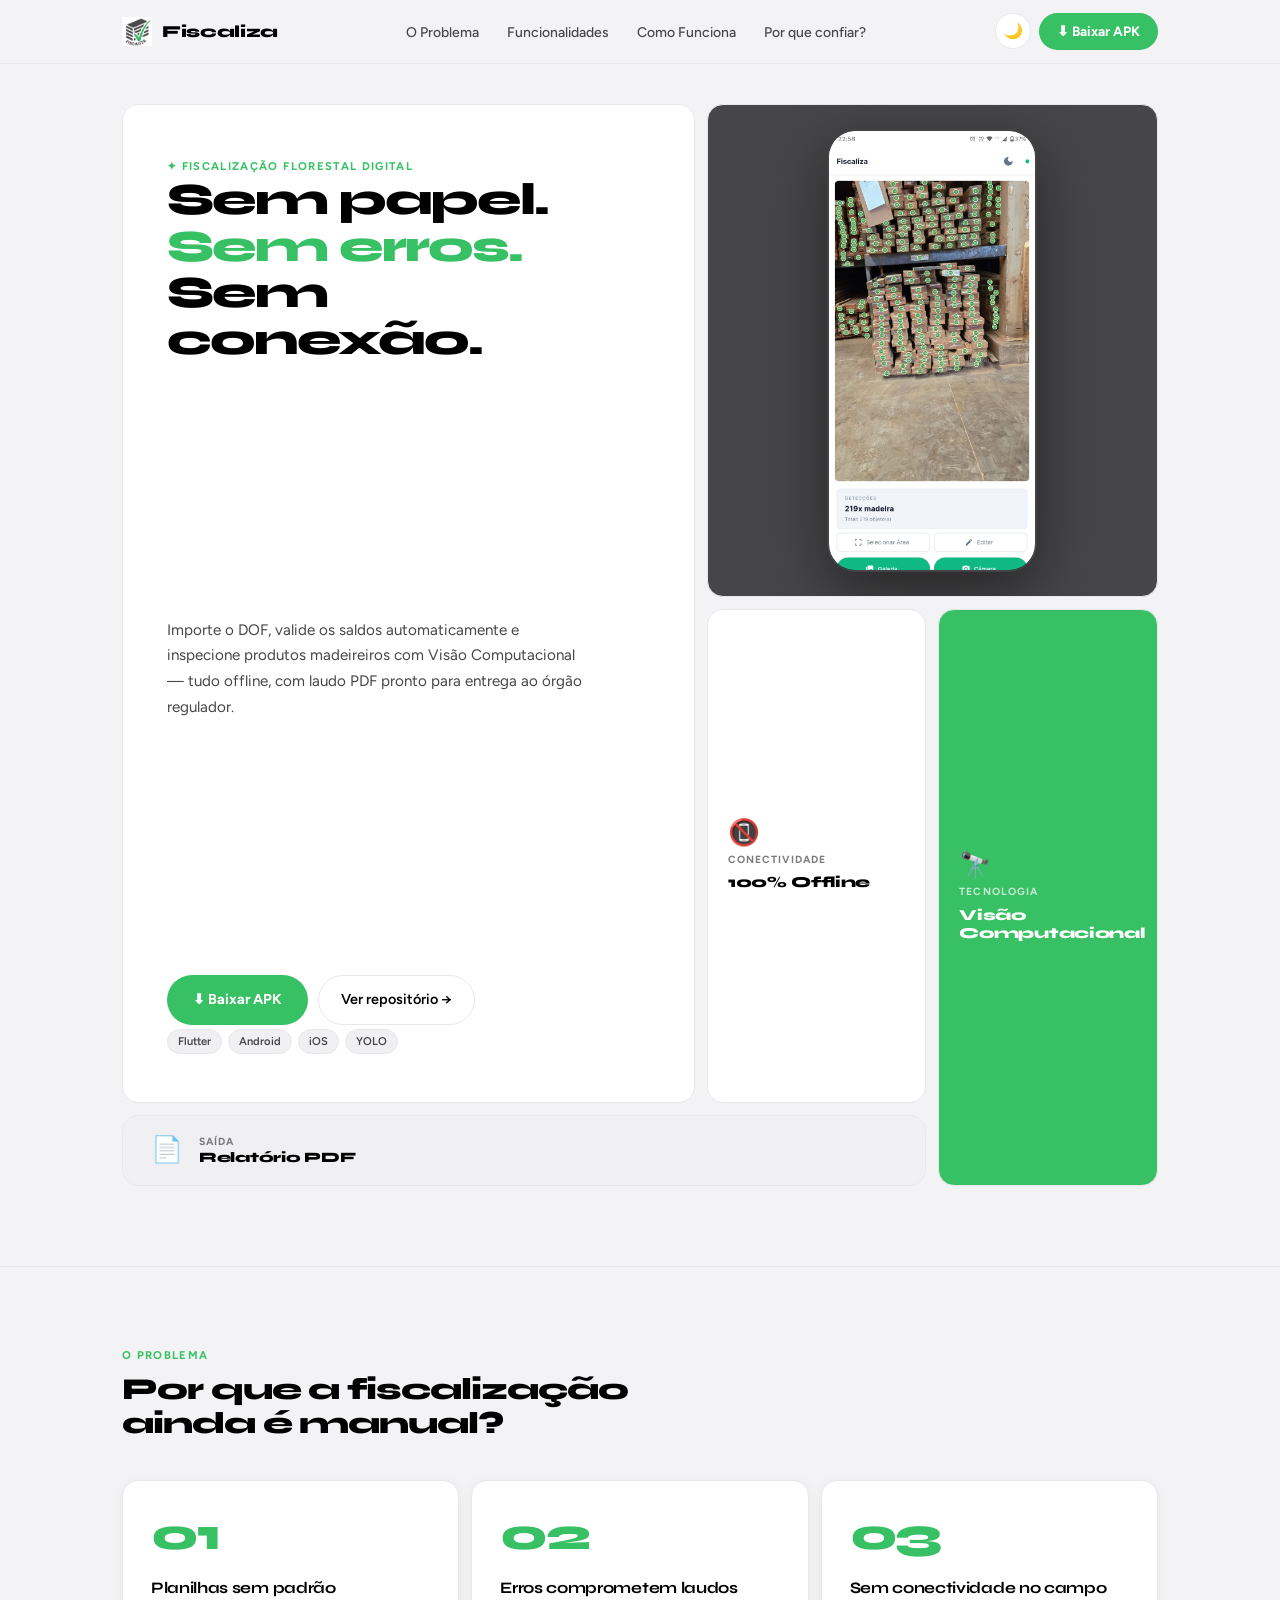
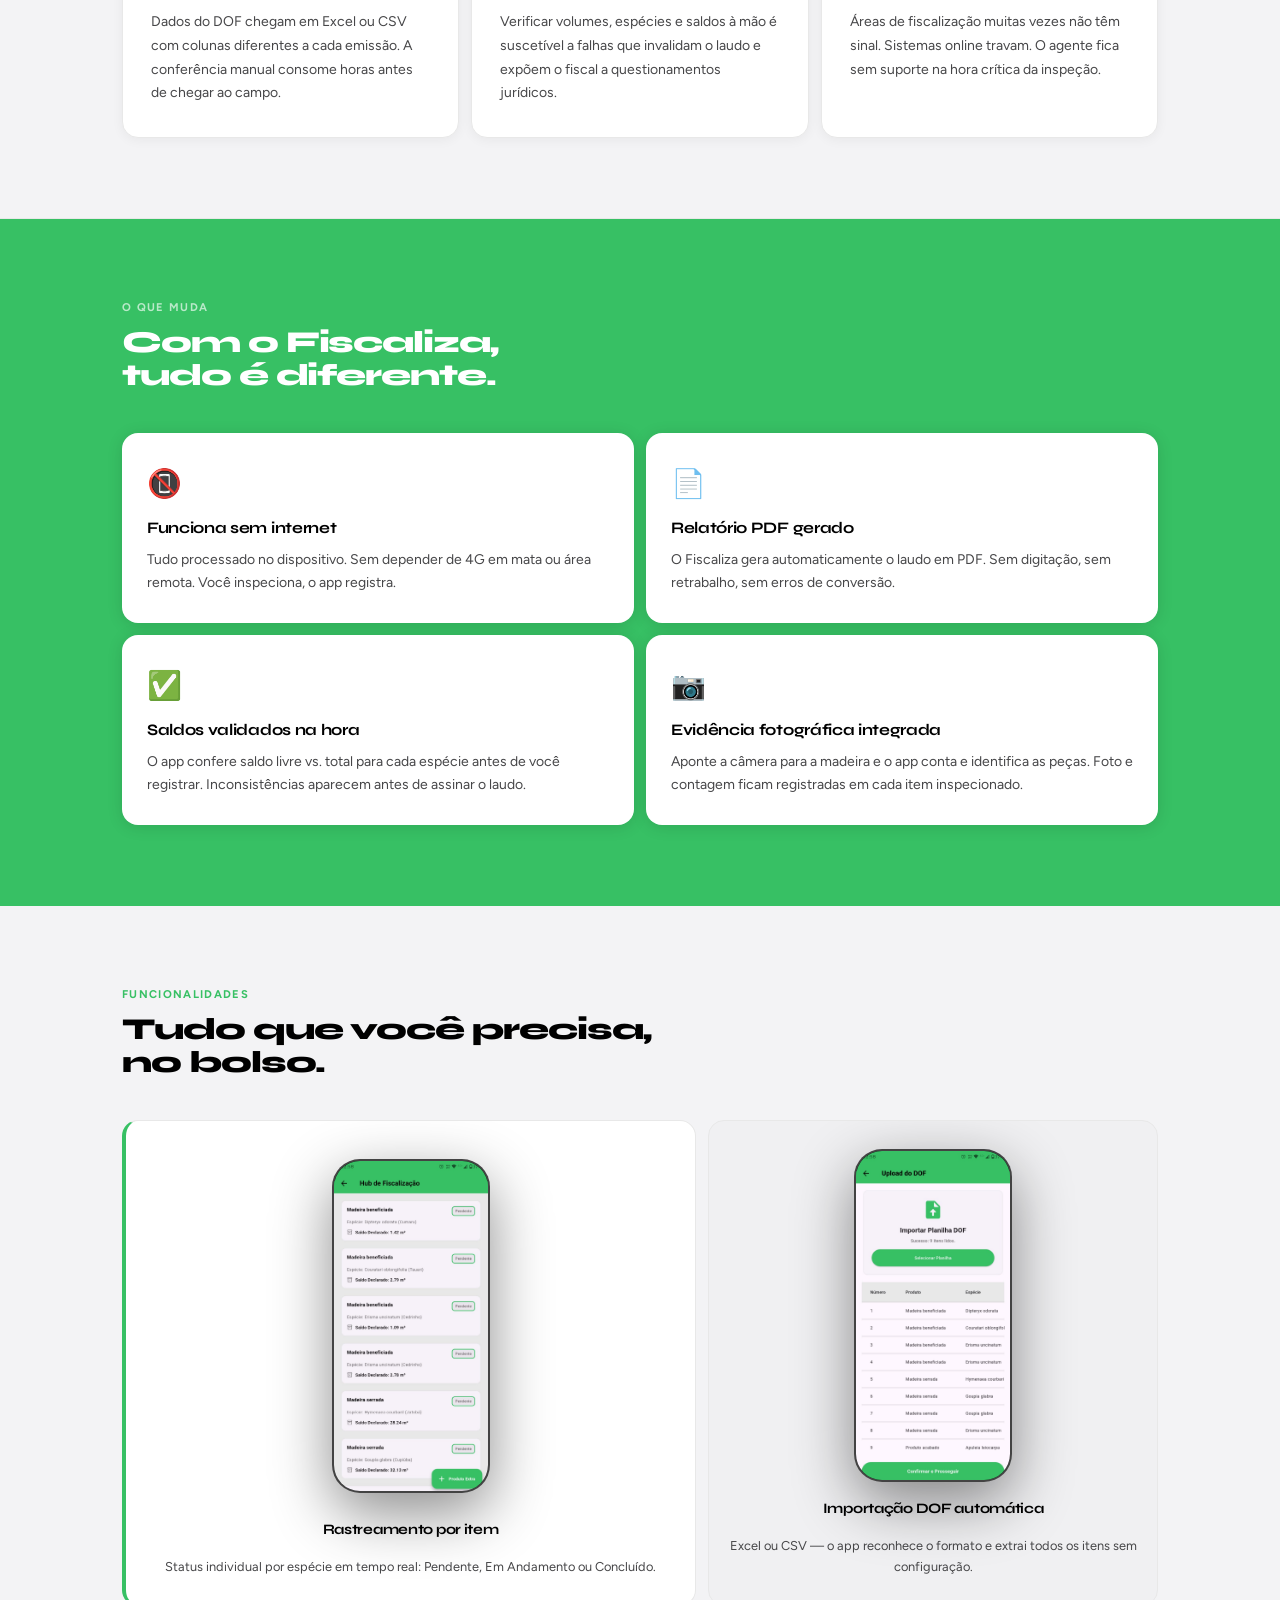
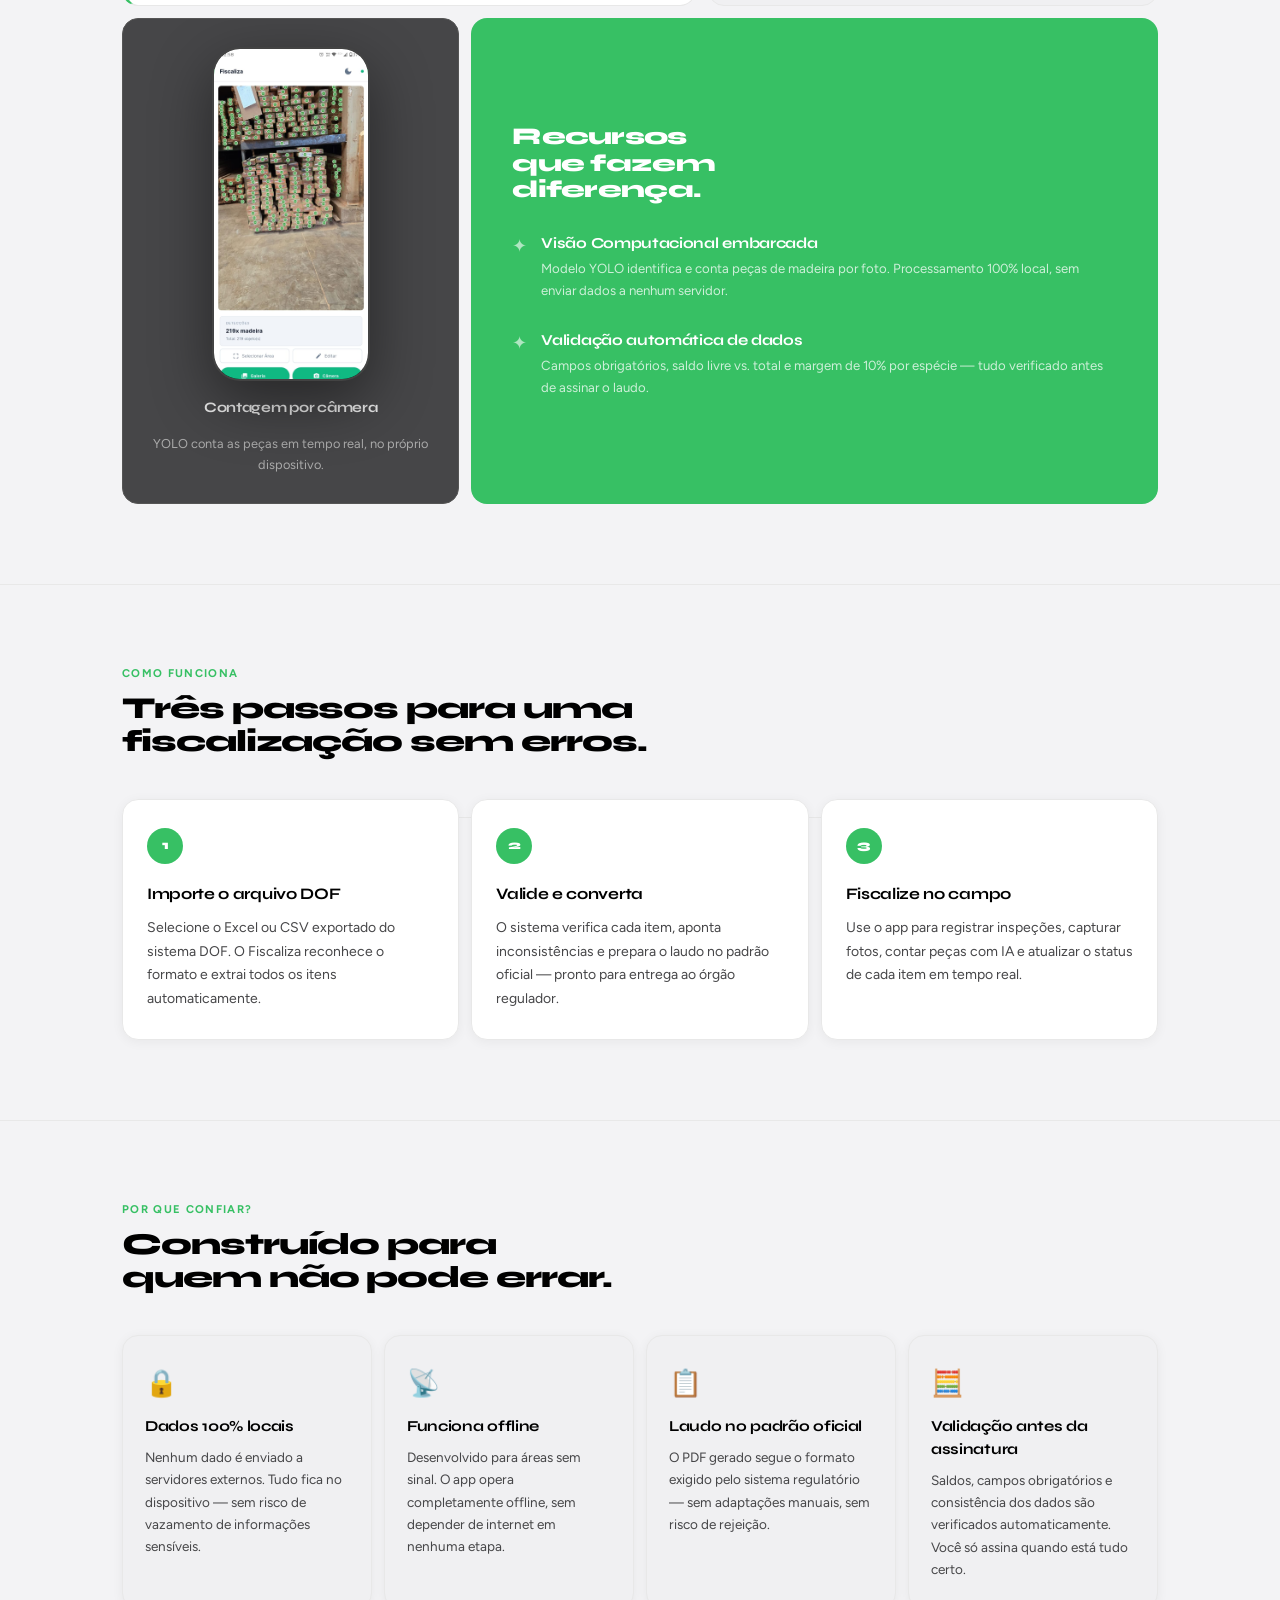
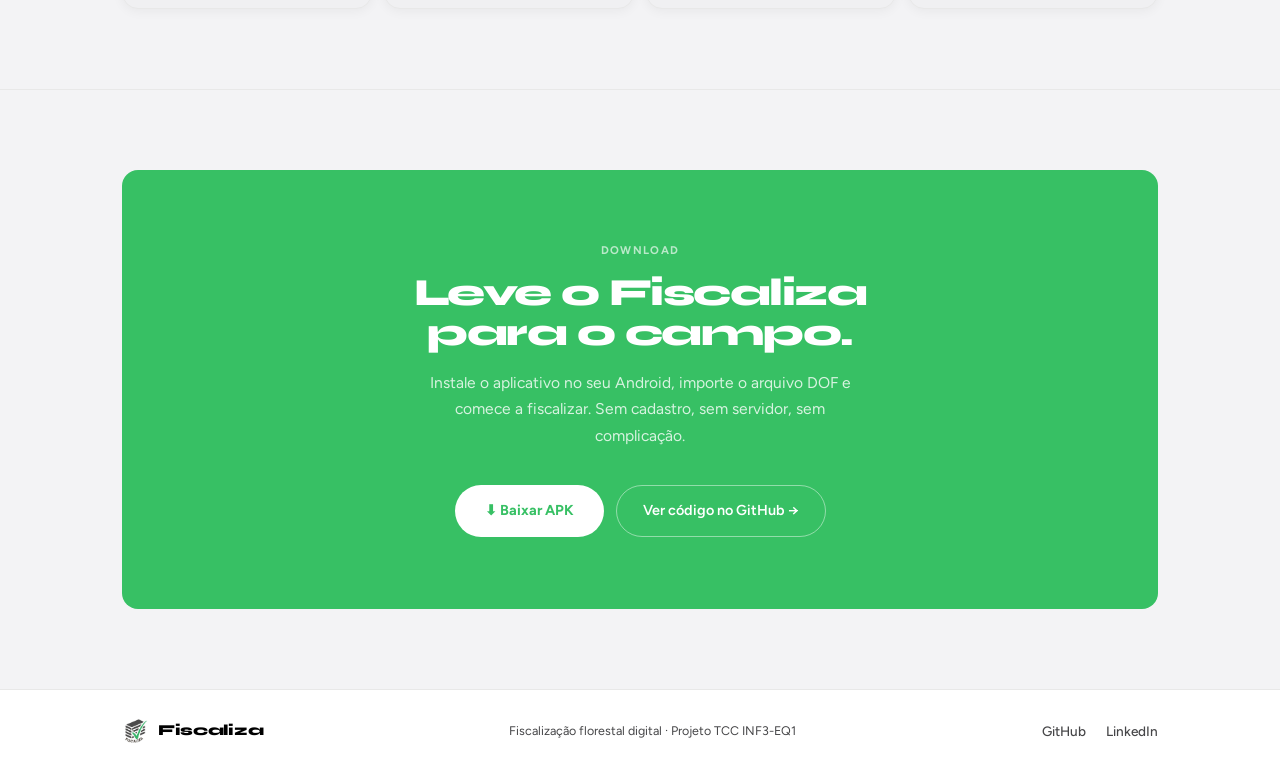
==== landing/index.html @ d770a0c5 "feat: adiciona landing page do aplicativo Co-Authored-By: Claude <noreply@anthropic.com>" ====
<!DOCTYPE html>
<html lang="pt-BR">
<head>
  <meta charset="UTF-8">
  <meta name="viewport" content="width=device-width, initial-scale=1.0">
  <title>Fiscaliza — Fiscalização Florestal Digital</title>
  <meta name="description" content="Fiscaliza converte DOF em inspeções digitais com contagem por Visão Computacional, validação automática e laudo PDF. 100% offline.">
  <meta property="og:title"       content="Fiscaliza — Fiscalização Florestal Digital">
  <meta property="og:description" content="Importe o DOF, valide os saldos automaticamente e inspecione produtos madeireiros com IA — tudo offline.">
  <meta property="og:type"        content="website">
  <meta property="og:image"       content="assets/og-image.png">
  <meta name="twitter:card"       content="summary_large_image">

  <!-- FOUC prevention: aplica data-theme ANTES da primeira renderização -->
  <script>
    (function () {
      var t = localStorage.getItem('theme');
      if (t) { document.documentElement.setAttribute('data-theme', t); return; }
      if (window.matchMedia('(prefers-color-scheme: dark)').matches) {
        document.documentElement.setAttribute('data-theme', 'dark');
      }
    })();
  </script>

  <link rel="preconnect" href="https://fonts.googleapis.com">
  <link rel="preconnect" href="https://fonts.gstatic.com" crossorigin>
  <link href="https://fonts.googleapis.com/css2?family=Syne:wght@700;800;900&family=Figtree:wght@400;500;600;700&display=swap" rel="stylesheet">
  <link rel="stylesheet" href="style.css">
</head>
<body>

<!-- ═══════════════════════════════════════════
     NAVBAR
     ═══════════════════════════════════════════ -->
<nav id="navbar" aria-label="Navegação principal">
  <div class="container nav-inner">

    <a href="#" class="nav-logo">
      <img src="assets/logo.png" alt="" aria-hidden="true" width="30" height="30"
           onerror="this.style.display='none'">
      Fiscaliza
    </a>

    <ul class="nav-links">
      <li><a href="#problema">O Problema</a></li>
      <li><a href="#features">Funcionalidades</a></li>
      <li><a href="#como">Como Funciona</a></li>
      <li><a href="#confianca">Por que confiar?</a></li>
    </ul>

    <div class="nav-actions">
      <button class="btn-theme" id="themeToggle" aria-label="Alternar tema">🌙</button>
      <a href="#cta" class="btn-nav-cta">⬇ Baixar APK</a>
      <button class="hamburger" id="hamburger"
              aria-expanded="false" aria-controls="navMobile" aria-label="Abrir menu">
        <span></span><span></span><span></span>
      </button>
    </div>

  </div>
</nav>

<!-- Mobile nav -->
<div id="navMobile" aria-hidden="true">
  <ul>
    <li><a href="#problema"  onclick="document.getElementById('navMobile').classList.remove('open')">O Problema</a></li>
    <li><a href="#features"  onclick="document.getElementById('navMobile').classList.remove('open')">Funcionalidades</a></li>
    <li><a href="#como"      onclick="document.getElementById('navMobile').classList.remove('open')">Como Funciona</a></li>
    <li><a href="#confianca" onclick="document.getElementById('navMobile').classList.remove('open')">Por que confiar?</a></li>
  </ul>
  <div class="nav-mobile-actions">
    <a href="#cta"  class="btn-primary">⬇ Baixar APK</a>
    <a href="https://github.com/vitordev18/INF3-EQ1" target="_blank" rel="noopener"
       class="btn-secondary">Ver repo →</a>
  </div>
</div>


<!-- ═══════════════════════════════════════════
     HERO — BENTO GRID (5 células)
     ═══════════════════════════════════════════ -->
<section id="hero">
  <div class="container">
    <div class="hero-grid">

      <!-- Célula 1: Headline + CTA (~55% esquerda) -->
      <div class="hero-cell hero-cell-1">
        <div>
          <span class="hero-eyebrow">✦ Fiscalização Florestal Digital</span>
          <h1 class="hero-title">
            Sem papel.<br>
            <em>Sem erros.</em><br>
            Sem conexão.
          </h1>
        </div>
        <p class="hero-sub">
          Importe o DOF, valide os saldos automaticamente e inspecione
          produtos madeireiros com Visão Computacional — tudo offline,
          com laudo PDF pronto para entrega ao órgão regulador.
        </p>
        <div>
          <div class="hero-actions">
            <a href="#cta" class="btn-primary">⬇ Baixar APK</a>
            <a href="https://github.com/vitordev18/INF3-EQ1" target="_blank"
               rel="noopener" class="btn-secondary">Ver repositório →</a>
          </div>
          <div class="hero-tags">
            <span class="hero-tag">Flutter</span>
            <span class="hero-tag">Android</span>
            <span class="hero-tag">iOS</span>
            <span class="hero-tag">YOLO</span>
          </div>
        </div>
      </div>

      <!-- Célula 2: Screenshot da tela de contagem (tall, direita) -->
      <div class="hero-cell hero-cell-2">
        <div class="phone-wrap">
          <div class="phone-frame">
            <div class="phone-screen">
            <picture>
              <source srcset="assets/screenshot-contagem.webp" type="image/webp">
              <img class="screenshot" src="assets/screenshot-contagem.jpg"
                   alt="Captura de tela do app Fiscaliza mostrando contagem de 219 peças de madeira identificadas com marcações em verde"
                   onerror="this.style.display='none'">
            </picture>
            <!-- Placeholder CSS exibido enquanto a imagem não estiver disponível -->
            <div class="phone-placeholder">
              <div class="pp-bar">
                <div class="pp-bar-dot"></div>
                <div class="pp-bar-dot"></div>
                <div class="pp-bar-dot"></div>
              </div>
              <div class="pp-header">Fiscaliza &nbsp; 🌙</div>
              <div class="pp-count-grid">
                <div class="pp-count-dot">1</div><div class="pp-count-dot">2</div>
                <div class="pp-count-dot">3</div><div class="pp-count-dot">4</div>
                <div class="pp-count-dot">5</div><div class="pp-count-dot">6</div>
                <div class="pp-count-dot">7</div><div class="pp-count-dot">8</div>
                <div class="pp-count-dot">9</div><div class="pp-count-dot">10</div>
                <div class="pp-count-dot">11</div><div class="pp-count-dot">12</div>
                <div class="pp-count-dot">13</div><div class="pp-count-dot">14</div>
                <div class="pp-count-dot">15</div><div class="pp-count-dot">16</div>
                <div class="pp-count-dot">17</div><div class="pp-count-dot">18</div>
                <div class="pp-count-dot">19</div><div class="pp-count-dot">20</div>
                <div class="pp-count-dot">21</div><div class="pp-count-dot">22</div>
                <div class="pp-count-dot">23</div><div class="pp-count-dot">24</div>
                <div class="pp-count-dot">25</div>
              </div>
              <div class="pp-count-footer">
                <div class="pp-count-label">219x madeira</div>
                <div class="pp-count-total">Total: 219 objeto(s)</div>
              </div>
            </div>
            </div><!-- /phone-screen -->
          </div><!-- /phone-frame -->
        </div><!-- /phone-wrap -->
      </div><!-- /hero-cell-2 -->

      <!-- Célula 3: Badge 100% Offline -->
      <div class="hero-cell hero-cell-3">
        <div class="badge-icon" aria-hidden="true">📵</div>
        <div class="badge-label">Conectividade</div>
        <div class="badge-value">100% Offline</div>
      </div>

      <!-- Célula 4: Badge Visão Computacional -->
      <div class="hero-cell hero-cell-4">
        <div class="badge-icon" aria-hidden="true">🔭</div>
        <div class="badge-label">Tecnologia</div>
        <div class="badge-value">Visão Computacional</div>
      </div>

      <!-- Célula 5: Badge Relatório PDF -->
      <div class="hero-cell hero-cell-5">
        <div class="badge-icon" aria-hidden="true">📄</div>
        <div>
          <div class="badge-label">Saída</div>
          <div class="badge-value">Relatório PDF</div>
        </div>
      </div>

    </div><!-- /hero-grid -->
  </div>
</section>


<!-- ═══════════════════════════════════════════
     O PROBLEMA
     ═══════════════════════════════════════════ -->
<section id="problema">
  <div class="container">
    <p class="section-label">O Problema</p>
    <h2 class="section-title">Por que a fiscalização<br>ainda é manual?</h2>
    <div class="problema-grid">

      <div class="problema-card">
        <div class="problema-num" aria-hidden="true">01</div>
        <h3>Planilhas sem padrão</h3>
        <p>Dados do DOF chegam em Excel ou CSV com colunas diferentes a cada emissão. A conferência manual consome horas antes de chegar ao campo.</p>
      </div>

      <div class="problema-card">
        <div class="problema-num" aria-hidden="true">02</div>
        <h3>Erros comprometem laudos</h3>
        <p>Verificar volumes, espécies e saldos à mão é suscetível a falhas que invalidam o laudo e expõem o fiscal a questionamentos jurídicos.</p>
      </div>

      <div class="problema-card">
        <div class="problema-num" aria-hidden="true">03</div>
        <h3>Sem conectividade no campo</h3>
        <p>Áreas de fiscalização muitas vezes não têm sinal. Sistemas online travam. O agente fica sem suporte na hora crítica da inspeção.</p>
      </div>

    </div>
  </div>
</section>


<!-- ═══════════════════════════════════════════
     O QUE MUDA
     ═══════════════════════════════════════════ -->
<section id="muda">
  <div class="container">
    <p class="section-label">O Que Muda</p>
    <h2 class="section-title">Com o Fiscaliza,<br>tudo é diferente.</h2>
    <div class="muda-grid">

      <div class="muda-card">
        <span class="muda-icon" aria-hidden="true">📵</span>
        <h3>Funciona sem internet</h3>
        <p>Tudo processado no dispositivo. Sem depender de 4G em mata ou área remota. Você inspeciona, o app registra.</p>
      </div>

      <div class="muda-card">
        <span class="muda-icon" aria-hidden="true">📄</span>
        <h3>Relatório PDF gerado</h3>
        <p>O Fiscaliza gera automaticamente o laudo em PDF. Sem digitação, sem retrabalho, sem erros de conversão.</p>
      </div>

      <div class="muda-card">
        <span class="muda-icon" aria-hidden="true">✅</span>
        <h3>Saldos validados na hora</h3>
        <p>O app confere saldo livre vs. total para cada espécie antes de você registrar. Inconsistências aparecem antes de assinar o laudo.</p>
      </div>

      <div class="muda-card">
        <span class="muda-icon" aria-hidden="true">📷</span>
        <h3>Evidência fotográfica integrada</h3>
        <p>Aponte a câmera para a madeira e o app conta e identifica as peças. Foto e contagem ficam registradas em cada item inspecionado.</p>
      </div>

    </div>
  </div>
</section>


<!-- ═══════════════════════════════════════════
     FUNCIONALIDADES — BENTO GRID (4 células)
     ═══════════════════════════════════════════ -->
<section id="features">
  <div class="container">
    <p class="section-label">Funcionalidades</p>
    <h2 class="section-title">Tudo que você precisa,<br>no bolso.</h2>

    <div class="features-grid">

      <!-- Célula A: Hub de Fiscalização (~55% topo) -->
      <div class="feat-cell feat-cell-a">
        <div class="phone-wrap">
          <div class="phone-frame">
            <div class="phone-screen">
            <picture>
              <source srcset="assets/screenshot-hub.webp" type="image/webp">
              <img class="screenshot" src="assets/screenshot-hub.jpg"
                   alt="Tela do Hub de Fiscalização listando espécies com status Pendente"
                   loading="lazy" onerror="this.style.display='none'">
            </picture>
            <div class="phone-placeholder">
              <div class="pp-bar">
                <div class="pp-bar-dot"></div><div class="pp-bar-dot"></div><div class="pp-bar-dot"></div>
              </div>
              <div class="pp-header">← Hub de Fiscalização</div>
              <div class="pp-body">
                <div class="pp-item">
                  <div class="pp-dot orange"></div>
                  <div class="pp-item-text">
                    <div class="pp-line w80"></div>
                    <div class="pp-badge">Pendente</div>
                  </div>
                </div>
                <div class="pp-item">
                  <div class="pp-dot orange"></div>
                  <div class="pp-item-text">
                    <div class="pp-line w60"></div>
                    <div class="pp-badge">Pendente</div>
                  </div>
                </div>
                <div class="pp-item">
                  <div class="pp-dot green"></div>
                  <div class="pp-item-text">
                    <div class="pp-line w80"></div>
                    <div class="pp-badge" style="background:rgba(55,192,100,.2);color:#37c064;border-color:rgba(55,192,100,.4)">Concluído</div>
                  </div>
                </div>
                <div class="pp-item">
                  <div class="pp-dot orange"></div>
                  <div class="pp-item-text">
                    <div class="pp-line w40"></div>
                    <div class="pp-badge">Pendente</div>
                  </div>
                </div>
                <div class="pp-item">
                  <div class="pp-dot orange"></div>
                  <div class="pp-item-text">
                    <div class="pp-line w60"></div>
                    <div class="pp-badge">Pendente</div>
                  </div>
                </div>
              </div>
            </div>
            </div><!-- /phone-screen -->
          </div><!-- /phone-frame -->
        </div><!-- /phone-wrap -->
        <div class="feat-cell-title">Rastreamento por item</div>
        <div class="feat-cell-desc">Status individual por espécie em tempo real: Pendente, Em Andamento ou Concluído.</div>
      </div>

      <!-- Célula B: Upload DOF (~45% topo) -->
      <div class="feat-cell feat-cell-b">
        <div class="phone-wrap">
          <div class="phone-frame">
            <div class="phone-screen">
            <picture>
              <source srcset="assets/screenshot-dof.webp" type="image/webp">
              <img class="screenshot" src="assets/screenshot-dof.jpg"
                   alt="Tela de importação do DOF com planilha carregada mostrando 9 itens lidos"
                   loading="lazy" onerror="this.style.display='none'">
            </picture>
            <div class="phone-placeholder">
              <div class="pp-bar">
                <div class="pp-bar-dot"></div><div class="pp-bar-dot"></div><div class="pp-bar-dot"></div>
              </div>
              <div class="pp-header">← Upload do DOF</div>
              <div class="pp-body">
                <div class="pp-table">
                  <div class="pp-table-header">
                    <div class="pp-th">#</div>
                    <div class="pp-th">Produto</div>
                    <div class="pp-th">Espécie</div>
                  </div>
                  <div class="pp-table-row">
                    <div class="pp-td">1</div>
                    <div class="pp-td">M. benef.</div>
                    <div class="pp-td">Dipteryx odorata</div>
                  </div>
                  <div class="pp-table-row">
                    <div class="pp-td">2</div>
                    <div class="pp-td">M. benef.</div>
                    <div class="pp-td">Couratari obl.</div>
                  </div>
                  <div class="pp-table-row">
                    <div class="pp-td">3</div>
                    <div class="pp-td">M. serrada</div>
                    <div class="pp-td">Erisma unc.</div>
                  </div>
                  <div class="pp-table-row">
                    <div class="pp-td">4</div>
                    <div class="pp-td">M. serrada</div>
                    <div class="pp-td">Goupia glabra</div>
                  </div>
                  <div class="pp-table-row">
                    <div class="pp-td">5</div>
                    <div class="pp-td">P. acabado</div>
                    <div class="pp-td">Apuleia leio.</div>
                  </div>
                </div>
                <div class="pp-confirm">Confirmar e Prosseguir</div>
              </div>
            </div>
            </div><!-- /phone-screen -->
          </div><!-- /phone-frame -->
        </div><!-- /phone-wrap -->
        <div class="feat-cell-title">Importação DOF automática</div>
        <div class="feat-cell-desc">Excel ou CSV — o app reconhece o formato e extrai todos os itens sem configuração.</div>
      </div>

      <!-- Célula C: Contagem (~35% baixo esquerda) -->
      <div class="feat-cell feat-cell-c">
        <div class="phone-wrap">
          <div class="phone-frame">
            <div class="phone-screen">
            <picture>
              <source srcset="assets/screenshot-contagem.webp" type="image/webp">
              <img class="screenshot" src="assets/screenshot-contagem.jpg"
                   alt="Tela de contagem por câmera com 219 madeiras identificadas e numeradas em verde"
                   loading="lazy" onerror="this.style.display='none'">
            </picture>
            <div class="phone-placeholder">
              <div class="pp-bar"><div class="pp-bar-dot"></div></div>
              <div class="pp-header">Fiscaliza</div>
              <div class="pp-count-grid">
                <div class="pp-count-dot">1</div><div class="pp-count-dot">2</div>
                <div class="pp-count-dot">3</div><div class="pp-count-dot">4</div>
                <div class="pp-count-dot">5</div><div class="pp-count-dot">6</div>
                <div class="pp-count-dot">7</div><div class="pp-count-dot">8</div>
                <div class="pp-count-dot">9</div><div class="pp-count-dot">10</div>
                <div class="pp-count-dot">11</div><div class="pp-count-dot">12</div>
                <div class="pp-count-dot">13</div><div class="pp-count-dot">14</div>
                <div class="pp-count-dot">15</div>
              </div>
              <div class="pp-count-footer">
                <div class="pp-count-label">219x madeira</div>
                <div class="pp-count-total">Total: 219 objeto(s)</div>
              </div>
            </div>
            </div><!-- /phone-screen -->
          </div><!-- /phone-frame -->
        </div><!-- /phone-wrap -->
        <div class="feat-cell-title">Contagem por câmera</div>
        <div class="feat-cell-desc">YOLO conta as peças em tempo real, no próprio dispositivo.</div>
      </div>

      <!-- Célula D: Destaques textuais (~65% baixo direita) -->
      <div class="feat-cell feat-cell-d">
        <h3 class="feat-heading">Recursos<br>que fazem<br>diferença.</h3>

        <div class="feat-bullet">
          <span class="feat-bullet-icon" aria-hidden="true">✦</span>
          <div class="feat-bullet-body">
            <h4>Visão Computacional embarcada</h4>
            <p>Modelo YOLO identifica e conta peças de madeira por foto. Processamento 100% local, sem enviar dados a nenhum servidor.</p>
          </div>
        </div>

        <div class="feat-bullet">
          <span class="feat-bullet-icon" aria-hidden="true">✦</span>
          <div class="feat-bullet-body">
            <h4>Validação automática de dados</h4>
            <p>Campos obrigatórios, saldo livre vs. total e margem de 10% por espécie — tudo verificado antes de assinar o laudo.</p>
          </div>
        </div>
      </div>

    </div><!-- /features-grid -->
  </div>
</section>


<!-- ═══════════════════════════════════════════
     COMO FUNCIONA
     ═══════════════════════════════════════════ -->
<section id="como">
  <div class="container">
    <p class="section-label">Como Funciona</p>
    <h2 class="section-title">Três passos para uma<br>fiscalização sem erros.</h2>
    <div class="como-grid">

      <div class="como-card">
        <div class="como-step" aria-label="Passo 1">1</div>
        <h3>Importe o arquivo DOF</h3>
        <p>Selecione o Excel ou CSV exportado do sistema DOF. O Fiscaliza reconhece o formato e extrai todos os itens automaticamente.</p>
      </div>

      <div class="como-card">
        <div class="como-step" aria-label="Passo 2">2</div>
        <h3>Valide e converta</h3>
        <p>O sistema verifica cada item, aponta inconsistências e prepara o laudo no padrão oficial — pronto para entrega ao órgão regulador.</p>
      </div>

      <div class="como-card">
        <div class="como-step" aria-label="Passo 3">3</div>
        <h3>Fiscalize no campo</h3>
        <p>Use o app para registrar inspeções, capturar fotos, contar peças com IA e atualizar o status de cada item em tempo real.</p>
      </div>

    </div>
  </div>
</section>


<!-- ═══════════════════════════════════════════
     CONFIANÇA
     ═══════════════════════════════════════════ -->
<section id="confianca">
  <div class="container">
    <p class="section-label">Por que confiar?</p>
    <h2 class="section-title">Construído para<br>quem não pode errar.</h2>
    <div class="confianca-grid">

      <div class="confianca-card">
        <span class="confianca-icon" aria-hidden="true">🔒</span>
        <h3>Dados 100% locais</h3>
        <p>Nenhum dado é enviado a servidores externos. Tudo fica no dispositivo — sem risco de vazamento de informações sensíveis.</p>
      </div>

      <div class="confianca-card">
        <span class="confianca-icon" aria-hidden="true">📡</span>
        <h3>Funciona offline</h3>
        <p>Desenvolvido para áreas sem sinal. O app opera completamente offline, sem depender de internet em nenhuma etapa.</p>
      </div>

      <div class="confianca-card">
        <span class="confianca-icon" aria-hidden="true">📋</span>
        <h3>Laudo no padrão oficial</h3>
        <p>O PDF gerado segue o formato exigido pelo sistema regulatório — sem adaptações manuais, sem risco de rejeição.</p>
      </div>

      <div class="confianca-card">
        <span class="confianca-icon" aria-hidden="true">🧮</span>
        <h3>Validação antes da assinatura</h3>
        <p>Saldos, campos obrigatórios e consistência dos dados são verificados automaticamente. Você só assina quando está tudo certo.</p>
      </div>

    </div>
  </div>
</section>


<!-- ═══════════════════════════════════════════
     CTA FINAL
     ═══════════════════════════════════════════ -->
<section id="cta">
  <div class="container">
    <div class="cta-card">
      <p class="cta-label">Download</p>
      <h2 class="cta-title">Leve o Fiscaliza<br>para o campo.</h2>
      <p class="cta-sub">Instale o aplicativo no seu Android, importe o arquivo DOF e comece a fiscalizar. Sem cadastro, sem servidor, sem complicação.</p>
      <div class="cta-actions">
        <a href="#" class="btn-cta-primary">⬇ Baixar APK</a>
        <a href="https://github.com/vitordev18/INF3-EQ1" target="_blank"
           rel="noopener" class="btn-cta-secondary">Ver código no GitHub →</a>
      </div>
    </div>
  </div>
</section>


<!-- ═══════════════════════════════════════════
     FOOTER
     ═══════════════════════════════════════════ -->
<footer>
  <div class="container footer-inner">

    <a href="#" class="footer-logo">
      <img src="assets/logo.png" alt="" aria-hidden="true" width="26" height="26"
           onerror="this.style.display='none'">
      Fiscaliza
    </a>

    <p class="footer-meta">Fiscalização florestal digital · Projeto TCC INF3-EQ1</p>

    <div class="footer-links">
      <a href="https://github.com/vitordev18/INF3-EQ1" target="_blank" rel="noopener">GitHub</a>
      <a href="#" target="_blank" rel="noopener">LinkedIn</a>
    </div>

  </div>
</footer>

<script src="script.js" defer></script>
</body>
</html>
---- landing/style.css ----
/* ═══════════════════════════════════════════════════════════════
   FISCALIZA — Landing Page  ·  style.css
   ═══════════════════════════════════════════════════════════════ */

/* ── Design Tokens ─────────────────────────────────────────────── */
:root {
  /* Light palette */
  --bg:           #f3f3f5;
  --surface:      #ffffff;
  --surface-2:    #f0f0f2;
  --surface-dark: #464648;
  --text:         #000000;
  --text-muted:   #464648;
  --border:       #e8e8e8;
  --green:        #37c064;
  --green-dark:   #1e3d2a;
  --brown:        #6e4f38;

  /* Tokens */
  --radius:       16px;
  --gap:          12px;
  --max-w:        1100px;
  --nav-h:        64px;

  /* Typography */
  --font-display: 'Syne', sans-serif;
  --font-body:    'Figtree', sans-serif;
}

[data-theme="dark"] {
  --bg:           #1a1a1a;
  --surface:      #2d2d2d;
  --surface-2:    #383838;
  --surface-dark: #242424;
  --text:         #f0f0f0;
  --text-muted:   #a0a0a0;
  --border:       #404040;
  --green-dark:   #1a3828;
  --brown:        #8a6548;
}

/* ── Base ──────────────────────────────────────────────────────── */
*, *::before, *::after {
  box-sizing: border-box;
  margin: 0;
  padding: 0;
}

html {
  scroll-behavior: smooth;
}

body {
  background: var(--bg);
  color: var(--text);
  font-family: var(--font-body);
  font-size: 16px;
  line-height: 1.5;
  -webkit-font-smoothing: antialiased;
  transition: background .2s, color .2s;
}

img { max-width: 100%; display: block; }
a { color: inherit; }

/* ── Container ─────────────────────────────────────────────────── */
.container {
  max-width: var(--max-w);
  margin: 0 auto;
  padding: 0 32px;
}

/* ── Card base ─────────────────────────────────────────────────── */
.card {
  background: var(--surface);
  border: 1px solid var(--border);
  border-radius: var(--radius);
  box-shadow: 0 2px 12px rgba(0,0,0,.06);
  transition: background .2s, border-color .2s;
}

/* ── Animations ────────────────────────────────────────────────── */
@keyframes fadeUp {
  from { opacity: 0; transform: translateY(14px); }
  to   { opacity: 1; transform: translateY(0); }
}

/* ═══════════════════════════════════════════════════════════════
   NAVBAR
   ═══════════════════════════════════════════════════════════════ */
#navbar {
  position: sticky;
  top: 0;
  z-index: 100;
  height: var(--nav-h);
  background: var(--bg);
  border-bottom: 1px solid var(--border);
  transition: background .2s, border-color .2s, box-shadow .15s;
}

#navbar.scrolled {
  box-shadow: 0 4px 24px rgba(0,0,0,.08);
}

.nav-inner {
  height: 100%;
  display: flex;
  align-items: center;
  justify-content: space-between;
  gap: 24px;
}

.nav-logo {
  display: flex;
  align-items: center;
  gap: 10px;
  text-decoration: none;
  color: var(--text);
  font-family: var(--font-display);
  font-weight: 800;
  font-size: 1.05rem;
  letter-spacing: -.02em;
  flex-shrink: 0;
}

.nav-logo img {
  width: 30px;
  height: 30px;
  object-fit: contain;
}

.nav-links {
  display: flex;
  align-items: center;
  gap: 28px;
  list-style: none;
  flex: 1;
  justify-content: center;
}

.nav-links a {
  text-decoration: none;
  color: var(--text-muted);
  font-size: .875rem;
  font-weight: 500;
  transition: color .15s;
}

.nav-links a:hover { color: var(--text); }

.nav-actions {
  display: flex;
  align-items: center;
  gap: 8px;
  flex-shrink: 0;
}

.btn-theme {
  background: var(--surface);
  border: 1px solid var(--border);
  border-radius: 100px;
  width: 36px;
  height: 36px;
  display: flex;
  align-items: center;
  justify-content: center;
  cursor: pointer;
  font-size: .95rem;
  transition: background .2s, border-color .2s;
  flex-shrink: 0;
}

.btn-theme:hover { background: var(--surface-2); }

.btn-nav-cta {
  background: var(--green);
  color: #fff;
  border: none;
  border-radius: 100px;
  padding: 8px 18px;
  font-size: .85rem;
  font-weight: 700;
  font-family: var(--font-body);
  cursor: pointer;
  text-decoration: none;
  transition: opacity .15s;
  white-space: nowrap;
}

.btn-nav-cta:hover { opacity: .85; }

.hamburger {
  display: none;
  background: none;
  border: none;
  cursor: pointer;
  padding: 4px;
  flex-direction: column;
  gap: 5px;
}

.hamburger span {
  display: block;
  width: 22px;
  height: 2px;
  background: var(--text);
  border-radius: 2px;
  transition: background .2s;
}

/* Mobile nav dropdown */
#navMobile {
  display: none;
  position: fixed;
  top: var(--nav-h);
  left: 0; right: 0;
  background: var(--bg);
  border-bottom: 1px solid var(--border);
  padding: 16px 24px 24px;
  z-index: 99;
  transition: background .2s, border-color .2s;
}

#navMobile.open { display: block; }

#navMobile ul {
  list-style: none;
  display: flex;
  flex-direction: column;
}

#navMobile ul a {
  display: block;
  padding: 13px 0;
  border-bottom: 1px solid var(--border);
  text-decoration: none;
  color: var(--text);
  font-size: 1rem;
  font-weight: 500;
}

.nav-mobile-actions {
  margin-top: 16px;
  display: flex;
  gap: 10px;
}

/* ═══════════════════════════════════════════════════════════════
   SHARED SECTION STYLES
   ═══════════════════════════════════════════════════════════════ */
section {
  padding: 80px 0;
  border-bottom: 1px solid var(--border);
}

.section-label {
  font-size: .7rem;
  font-weight: 700;
  letter-spacing: .12em;
  text-transform: uppercase;
  color: var(--green);
  margin-bottom: 10px;
}

.section-title {
  font-family: var(--font-display);
  font-size: 1.9rem;
  font-weight: 800;
  letter-spacing: -.035em;
  line-height: 1.1;
  margin-bottom: 40px;
  color: var(--text);
}

/* Shared buttons */
.btn-primary {
  display: inline-flex;
  align-items: center;
  gap: 8px;
  background: var(--green);
  color: #fff;
  border: none;
  border-radius: 100px;
  padding: 13px 26px;
  font-size: .9rem;
  font-weight: 700;
  font-family: var(--font-body);
  cursor: pointer;
  text-decoration: none;
  transition: opacity .15s, transform .15s;
  white-space: nowrap;
}

.btn-primary:hover { opacity: .85; transform: translateY(-1px); }

.btn-secondary {
  display: inline-flex;
  align-items: center;
  gap: 8px;
  background: transparent;
  color: var(--text);
  border: 1.5px solid var(--border);
  border-radius: 100px;
  padding: 13px 22px;
  font-size: .9rem;
  font-weight: 600;
  font-family: var(--font-body);
  cursor: pointer;
  text-decoration: none;
  transition: border-color .15s, background .15s;
  white-space: nowrap;
}

.btn-secondary:hover {
  border-color: var(--text-muted);
  background: var(--surface-2);
}

/* ═══════════════════════════════════════════════════════════════
   PHONE FRAME + PLACEHOLDER
   ═══════════════════════════════════════════════════════════════ */
.phone-wrap {
  display: flex;
  align-items: center;
  justify-content: center;
  width: 100%;
  flex: 1;
}

.phone-frame {
  position: relative;
  width: 100%;
  max-width: 160px;
  aspect-ratio: 9 / 19;
  border-radius: 28px;
  border: 2.5px solid rgba(255,255,255,.18);
  box-shadow: 0 20px 60px rgba(0,0,0,.45);
  overflow: hidden;
  background: #1a1a1a;
  flex-shrink: 0;
}

/* Transparent pass-through for screenshot + placeholder */
.phone-screen {
  width: 100%;
  height: 100%;
  position: relative;
  overflow: hidden;
}

.phone-screen picture,
.phone-screen picture source,
.phone-screen img.screenshot {
  position: absolute;
  inset: 0;
  width: 100%;
  height: 100%;
  object-fit: cover;
  object-position: 0% 6%;  /* crops top ~6% — removes phone status bar from screenshots */
  display: block;
}

/* Placeholder shown when screenshot is missing */
.phone-placeholder {
  width: 100%;
  height: 100%;
  display: flex;
  flex-direction: column;
  background: #1e1e1e;
  font-family: var(--font-body);
  overflow: hidden;
}

.pp-bar {
  height: 20px;
  background: #111;
  display: flex;
  align-items: center;
  justify-content: flex-end;
  padding: 0 8px;
  gap: 3px;
  flex-shrink: 0;
}

.pp-bar-dot {
  width: 4px; height: 4px;
  border-radius: 50%;
  background: rgba(255,255,255,.3);
}

.pp-header {
  background: var(--green);
  padding: 8px 10px 6px;
  font-size: 8px;
  font-weight: 700;
  color: #fff;
  letter-spacing: .02em;
  flex-shrink: 0;
}

.pp-body {
  flex: 1;
  padding: 6px;
  display: flex;
  flex-direction: column;
  gap: 4px;
  overflow: hidden;
}

.pp-item {
  background: #2a2a2a;
  border-radius: 6px;
  padding: 5px 7px;
  display: flex;
  align-items: center;
  gap: 5px;
  flex-shrink: 0;
}

.pp-dot {
  width: 6px; height: 6px;
  border-radius: 50%;
  flex-shrink: 0;
}
.pp-dot.green { background: var(--green); }
.pp-dot.orange { background: #f59e0b; }
.pp-dot.gray { background: #666; }

.pp-item-text {
  display: flex;
  flex-direction: column;
  gap: 2px;
  flex: 1;
  min-width: 0;
}

.pp-line {
  height: 4px;
  border-radius: 2px;
  background: rgba(255,255,255,.15);
}
.pp-line.w80 { width: 80%; }
.pp-line.w60 { width: 60%; }
.pp-line.w40 { width: 40%; }
.pp-badge {
  display: inline-block;
  padding: 1px 4px;
  border-radius: 3px;
  font-size: 5px;
  font-weight: 700;
  letter-spacing: .04em;
  background: rgba(55,192,100,.15);
  color: var(--green);
  border: 1px solid rgba(55,192,100,.3);
  width: fit-content;
}

/* Count screen placeholder */
.pp-count-grid {
  display: grid;
  grid-template-columns: repeat(5, 1fr);
  gap: 3px;
  padding: 4px;
  flex: 1;
  background: #2a2010;
}

.pp-count-dot {
  aspect-ratio: 1;
  border-radius: 50%;
  background: var(--green);
  display: flex;
  align-items: center;
  justify-content: center;
  font-size: 3.5px;
  font-weight: 800;
  color: #fff;
}

.pp-count-footer {
  background: #1a1a1a;
  padding: 5px 8px;
  flex-shrink: 0;
  border-top: 1px solid #333;
}

.pp-count-label {
  font-size: 7px;
  font-weight: 700;
  color: #fff;
}

.pp-count-total {
  font-size: 5.5px;
  color: #888;
}

/* DOF screen placeholder */
.pp-table {
  flex: 1;
  overflow: hidden;
  padding: 4px;
  display: flex;
  flex-direction: column;
  gap: 2px;
}

.pp-table-header {
  display: grid;
  grid-template-columns: 16px 1fr 1fr;
  gap: 3px;
  padding: 3px 4px;
  background: #2a2a2a;
  border-radius: 3px;
}

.pp-th {
  font-size: 4px;
  font-weight: 700;
  color: rgba(255,255,255,.4);
  text-transform: uppercase;
  letter-spacing: .04em;
}

.pp-table-row {
  display: grid;
  grid-template-columns: 16px 1fr 1fr;
  gap: 3px;
  padding: 3px 4px;
  border-radius: 3px;
  background: rgba(255,255,255,.03);
  border: 1px solid rgba(255,255,255,.05);
}

.pp-td {
  font-size: 4.5px;
  color: rgba(255,255,255,.6);
}

.pp-confirm {
  margin: 4px;
  background: var(--green);
  border-radius: 8px;
  padding: 5px;
  text-align: center;
  font-size: 6px;
  font-weight: 700;
  color: #fff;
  flex-shrink: 0;
}

/* ═══════════════════════════════════════════════════════════════
   HERO — BENTO GRID
   ═══════════════════════════════════════════════════════════════ */
#hero {
  padding: 40px 0 80px;
  border-bottom: 1px solid var(--border);
}

.hero-grid {
  display: grid;
  grid-template-columns: 3fr 1.15fr 1.15fr;
  grid-template-rows: 1fr 1fr auto;
  grid-template-areas:
    "cell1 cell2 cell2"
    "cell1 cell3 cell4"
    "cell5 cell5 cell4";
  gap: var(--gap);
  min-height: 500px;
}

/* Staggered reveal */
.hero-cell {
  border-radius: var(--radius);
  border: 1px solid var(--border);
  overflow: hidden;
  animation: fadeUp .45s ease both;
  transition: border-color .2s;
}

.hero-cell:nth-child(1) { animation-delay: .04s; }
.hero-cell:nth-child(2) { animation-delay: .1s; }
.hero-cell:nth-child(3) { animation-delay: .16s; }
.hero-cell:nth-child(4) { animation-delay: .22s; }
.hero-cell:nth-child(5) { animation-delay: .28s; }

/* Cell 1 — Headline + CTA */
.hero-cell-1 {
  grid-area: cell1;
  background: var(--surface);
  padding: 48px 44px;
  display: flex;
  flex-direction: column;
  justify-content: space-between;
  gap: 24px;
}

.hero-eyebrow {
  display: inline-flex;
  align-items: center;
  gap: 6px;
  font-size: .7rem;
  font-weight: 700;
  letter-spacing: .12em;
  text-transform: uppercase;
  color: var(--green);
}

.hero-title {
  font-family: var(--font-display);
  font-size: clamp(2.1rem, 3.5vw, 3rem);
  font-weight: 900;
  letter-spacing: -.045em;
  line-height: 1.04;
  color: var(--text);
}

.hero-title em {
  font-style: normal;
  color: var(--green);
}

.hero-sub {
  font-size: .95rem;
  line-height: 1.7;
  color: var(--text-muted);
  max-width: 420px;
}

.hero-actions {
  display: flex;
  gap: 10px;
  flex-wrap: wrap;
}

/* Cell 2 — Screenshot hero */
.hero-cell-2 {
  grid-area: cell2;
  background: var(--surface-dark);
  display: flex;
  align-items: center;
  justify-content: center;
  padding: 24px 20px;
}

.hero-cell-2 .phone-frame {
  max-width: 210px;
}

/* Cell 3 — 100% Offline */
.hero-cell-3 {
  grid-area: cell3;
  background: var(--surface);
  padding: 22px 20px;
  display: flex;
  flex-direction: column;
  justify-content: center;
  gap: 6px;
}

/* Cell 4 — Visão Computacional */
.hero-cell-4 {
  grid-area: cell4;
  background: var(--green);
  padding: 22px 20px;
  display: flex;
  flex-direction: column;
  justify-content: center;
  gap: 6px;
}

.hero-cell-4 .badge-label,
.hero-cell-4 .badge-value { color: #fff; }

/* Cell 5 — Relatório PDF */
.hero-cell-5 {
  grid-area: cell5;
  background: var(--surface-2);
  padding: 18px 28px;
  display: flex;
  align-items: center;
  gap: 16px;
}

.badge-icon {
  font-size: 1.6rem;
  line-height: 1;
  flex-shrink: 0;
}

.badge-label {
  font-size: .65rem;
  font-weight: 700;
  letter-spacing: .1em;
  text-transform: uppercase;
  color: var(--text-muted);
  opacity: .7;
}

.badge-value {
  font-family: var(--font-display);
  font-size: .95rem;
  font-weight: 800;
  letter-spacing: -.02em;
  line-height: 1.2;
  color: var(--text);
}

.hero-cell-5 .badge-value { font-size: .9rem; }

/* Hero tags row (tech stack) */
.hero-tags {
  display: flex;
  gap: 6px;
  flex-wrap: wrap;
  margin-top: 4px;
}

.hero-tag {
  font-size: .7rem;
  font-weight: 600;
  color: var(--text-muted);
  background: var(--surface-2);
  border: 1px solid var(--border);
  border-radius: 100px;
  padding: 3px 10px;
}

/* ═══════════════════════════════════════════════════════════════
   O PROBLEMA
   ═══════════════════════════════════════════════════════════════ */
#problema {
  background: var(--bg);
}

.problema-grid {
  display: grid;
  grid-template-columns: repeat(3, 1fr);
  gap: var(--gap);
}

.problema-card {
  background: var(--surface);
  border: 1px solid var(--border);
  border-radius: var(--radius);
  box-shadow: 0 2px 12px rgba(0,0,0,.05);
  padding: 32px 28px;
  transition: background .2s, border-color .2s;
}

.problema-num {
  font-family: var(--font-display);
  font-size: 2.8rem;
  font-weight: 900;
  color: var(--green);
  letter-spacing: -.05em;
  line-height: 1;
  margin-bottom: 18px;
}

.problema-card h3 {
  font-family: var(--font-display);
  font-size: 1rem;
  font-weight: 700;
  letter-spacing: -.02em;
  margin-bottom: 10px;
  color: var(--text);
}

.problema-card p {
  font-size: .875rem;
  line-height: 1.7;
  color: var(--text-muted);
}

/* ═══════════════════════════════════════════════════════════════
   O QUE MUDA
   ═══════════════════════════════════════════════════════════════ */
#muda {
  background: var(--green);
  border-bottom-color: transparent;
}

[data-theme="dark"] #muda {
  background: var(--green-dark);
}

#muda .section-label { color: rgba(255,255,255,.65); }
#muda .section-title { color: #fff; }

.muda-grid {
  display: grid;
  grid-template-columns: repeat(2, 1fr);
  gap: var(--gap);
}

.muda-card {
  background: var(--surface);
  border: 1px solid rgba(255,255,255,.12);
  border-radius: var(--radius);
  box-shadow: 0 2px 16px rgba(0,0,0,.12);
  padding: 28px 24px;
  transition: background .2s, border-color .2s;
}

.muda-icon {
  font-size: 1.75rem;
  display: block;
  margin-bottom: 12px;
}

.muda-card h3 {
  font-family: var(--font-display);
  font-size: 1rem;
  font-weight: 700;
  letter-spacing: -.02em;
  margin-bottom: 8px;
  color: var(--text);
}

.muda-card p {
  font-size: .875rem;
  line-height: 1.65;
  color: var(--text-muted);
}

/* ═══════════════════════════════════════════════════════════════
   FUNCIONALIDADES — BENTO GRID
   ═══════════════════════════════════════════════════════════════ */
#features {
  background: var(--bg);
}

.features-grid {
  display: grid;
  grid-template-columns: 3fr 2fr 4fr;
  grid-template-rows: auto auto;
  grid-template-areas:
    "cellA cellA cellB"
    "cellC cellD cellD";
  gap: var(--gap);
}

.feat-cell {
  border-radius: var(--radius);
  border: 1px solid var(--border);
  overflow: hidden;
  transition: border-color .2s;
}

/* Cell A — Hub de Fiscalização */
.feat-cell-a {
  grid-area: cellA;
  background: var(--surface);
  border-left: 4px solid var(--green);
  padding: 28px 24px;
  display: flex;
  flex-direction: column;
  align-items: center;
  gap: 16px;
}

/* Cell B — Upload DOF */
.feat-cell-b {
  grid-area: cellB;
  background: var(--surface-2);
  padding: 28px 20px;
  display: flex;
  flex-direction: column;
  align-items: center;
  gap: 16px;
}

/* Cell C — Contagem */
.feat-cell-c {
  grid-area: cellC;
  background: #464648;
  padding: 28px 20px;
  display: flex;
  flex-direction: column;
  align-items: center;
  gap: 16px;
  border-color: #555;
}

/* Cell D — Destaques textuais */
.feat-cell-d {
  grid-area: cellD;
  background: var(--green);
  padding: 36px 40px;
  display: flex;
  flex-direction: column;
  justify-content: center;
  gap: 28px;
  border-color: transparent;
}

.feat-cell-title {
  font-family: var(--font-display);
  font-size: .9rem;
  font-weight: 700;
  letter-spacing: -.02em;
  text-align: center;
  color: var(--text);
}

.feat-cell-desc {
  font-size: .8rem;
  line-height: 1.6;
  color: var(--text-muted);
  text-align: center;
}

.feat-cell-c .feat-cell-title { color: #e8e8e8; }
.feat-cell-c .feat-cell-desc  { color: #aaa; }

.feat-cell-d .feat-heading {
  font-family: var(--font-display);
  font-size: 1.5rem;
  font-weight: 800;
  color: #fff;
  letter-spacing: -.03em;
  line-height: 1.1;
}

.feat-bullet {
  display: flex;
  gap: 14px;
  align-items: flex-start;
}

.feat-bullet-icon {
  color: rgba(255,255,255,.6);
  font-size: 1.1rem;
  margin-top: 1px;
  flex-shrink: 0;
}

.feat-bullet-body h4 {
  font-family: var(--font-display);
  font-size: .95rem;
  font-weight: 700;
  color: #fff;
  margin-bottom: 4px;
  letter-spacing: -.02em;
}

.feat-bullet-body p {
  font-size: .825rem;
  line-height: 1.6;
  color: rgba(255,255,255,.75);
}

/* Phone in feat cells */
.feat-cell .phone-frame {
  max-width: 158px;
}

/* ═══════════════════════════════════════════════════════════════
   COMO FUNCIONA
   ═══════════════════════════════════════════════════════════════ */
#como {
  background: var(--bg);
}

.como-grid {
  display: grid;
  grid-template-columns: repeat(3, 1fr);
  gap: var(--gap);
  position: relative;
}

.como-grid::before {
  content: '';
  position: absolute;
  top: 18px;
  left: calc(100% / 6);
  right: calc(100% / 6);
  height: 1px;
  background: var(--border);
  z-index: 0;
  pointer-events: none;
}

.como-card {
  background: var(--surface);
  border: 1px solid var(--border);
  border-radius: var(--radius);
  box-shadow: 0 2px 12px rgba(0,0,0,.05);
  padding: 28px 24px;
  position: relative;
  transition: background .2s, border-color .2s;
}

.como-step {
  display: inline-flex;
  align-items: center;
  justify-content: center;
  width: 36px;
  height: 36px;
  border-radius: 50%;
  background: var(--green);
  color: #fff;
  font-family: var(--font-display);
  font-size: .8rem;
  font-weight: 800;
  margin-bottom: 18px;
  position: relative;
  z-index: 1;
}

.como-card h3 {
  font-family: var(--font-display);
  font-size: 1rem;
  font-weight: 700;
  letter-spacing: -.02em;
  margin-bottom: 10px;
  color: var(--text);
}

.como-card p {
  font-size: .875rem;
  line-height: 1.7;
  color: var(--text-muted);
}

/* ═══════════════════════════════════════════════════════════════
   CONFIANÇA
   ═══════════════════════════════════════════════════════════════ */
#confianca {
  background: var(--bg);
}

.confianca-grid {
  display: grid;
  grid-template-columns: repeat(4, 1fr);
  gap: var(--gap);
}

.confianca-card {
  background: var(--surface-2);
  border: 1px solid var(--border);
  border-radius: var(--radius);
  box-shadow: 0 2px 12px rgba(0,0,0,.05);
  padding: 28px 22px;
  transition: background .2s, border-color .2s;
}

.confianca-icon {
  font-size: 1.65rem;
  display: block;
  margin-bottom: 12px;
}

.confianca-card h3 {
  font-family: var(--font-display);
  font-size: .95rem;
  font-weight: 700;
  letter-spacing: -.02em;
  margin-bottom: 8px;
  color: var(--text);
}

.confianca-card p {
  font-size: .845rem;
  line-height: 1.65;
  color: var(--text-muted);
}

/* ═══════════════════════════════════════════════════════════════
   CTA FINAL
   ═══════════════════════════════════════════════════════════════ */
#cta {
  background: var(--bg);
  border-bottom: none;
}

.cta-card {
  background: var(--green);
  border-radius: var(--radius);
  padding: 72px 48px;
  text-align: center;
}

.cta-label {
  font-size: .7rem;
  font-weight: 700;
  letter-spacing: .12em;
  text-transform: uppercase;
  color: rgba(255,255,255,.65);
  margin-bottom: 14px;
}

.cta-title {
  font-family: var(--font-display);
  font-size: clamp(1.8rem, 3vw, 2.5rem);
  font-weight: 900;
  color: #fff;
  letter-spacing: -.04em;
  line-height: 1.05;
  margin-bottom: 16px;
}

.cta-sub {
  font-size: .975rem;
  line-height: 1.7;
  color: rgba(255,255,255,.8);
  max-width: 460px;
  margin: 0 auto 36px;
}

.cta-actions {
  display: flex;
  gap: 12px;
  justify-content: center;
  flex-wrap: wrap;
}

.btn-cta-primary {
  display: inline-flex;
  align-items: center;
  gap: 8px;
  background: #fff;
  color: var(--green);
  border: none;
  border-radius: 100px;
  padding: 14px 30px;
  font-size: .9rem;
  font-weight: 700;
  font-family: var(--font-body);
  cursor: pointer;
  text-decoration: none;
  transition: opacity .15s, transform .15s;
}

.btn-cta-primary:hover { opacity: .9; transform: translateY(-1px); }

.btn-cta-secondary {
  display: inline-flex;
  align-items: center;
  gap: 8px;
  background: transparent;
  color: #fff;
  border: 1.5px solid rgba(255,255,255,.45);
  border-radius: 100px;
  padding: 14px 26px;
  font-size: .9rem;
  font-weight: 600;
  font-family: var(--font-body);
  cursor: pointer;
  text-decoration: none;
  transition: border-color .15s, background .15s;
}

.btn-cta-secondary:hover {
  border-color: rgba(255,255,255,.8);
  background: rgba(255,255,255,.1);
}

/* ═══════════════════════════════════════════════════════════════
   FOOTER
   ═══════════════════════════════════════════════════════════════ */
footer {
  background: var(--surface);
  border-top: 1px solid var(--border);
  padding: 28px 0;
  transition: background .2s, border-color .2s;
}

.footer-inner {
  display: flex;
  align-items: center;
  justify-content: space-between;
  gap: 16px;
  flex-wrap: wrap;
}

.footer-logo {
  display: flex;
  align-items: center;
  gap: 10px;
  text-decoration: none;
  color: var(--text);
  font-family: var(--font-display);
  font-weight: 800;
  font-size: .95rem;
  letter-spacing: -.02em;
}

.footer-logo img {
  width: 26px;
  height: 26px;
  object-fit: contain;
}

.footer-meta {
  font-size: .78rem;
  color: var(--text-muted);
}

.footer-links {
  display: flex;
  gap: 20px;
}

.footer-links a {
  color: var(--text-muted);
  text-decoration: none;
  font-size: .85rem;
  font-weight: 500;
  transition: color .15s;
}

.footer-links a:hover { color: var(--text); }

/* ═══════════════════════════════════════════════════════════════
   RESPONSIVE
   ═══════════════════════════════════════════════════════════════ */
@media (max-width: 900px) {
  .nav-links { display: none; }
  .nav-actions .btn-nav-cta { display: none; }
  .hamburger { display: flex; }

  /* Hero: 2 columns, screenshot still visible */
  .hero-grid {
    grid-template-columns: 1fr 1fr;
    grid-template-rows: auto auto auto auto;
    grid-template-areas:
      "cell1 cell1"
      "cell2 cell2"
      "cell3 cell4"
      "cell5 cell5";
    min-height: unset;
  }

  .hero-cell-2 {
    min-height: 260px;
  }

  .hero-cell-2 .phone-frame {
    max-width: 180px;
  }

  /* Features: single column */
  .features-grid {
    grid-template-columns: 1fr;
    grid-template-areas:
      "cellA"
      "cellB"
      "cellC"
      "cellD";
  }

  .feat-cell-a { border-left-width: 4px; }

  .problema-grid { grid-template-columns: 1fr; }
  .muda-grid     { grid-template-columns: 1fr; }

  .como-grid {
    grid-template-columns: 1fr;
  }
  .como-grid::before { display: none; }

  .confianca-grid { grid-template-columns: repeat(2, 1fr); }
}

@media (max-width: 720px) {
  section { padding: 56px 0; }
  .container { padding: 0 20px; }

  .hero-cell-1 { padding: 32px 24px; }
  .hero-title  { font-size: 2rem; }

  .cta-card    { padding: 48px 24px; }

  .confianca-grid { grid-template-columns: 1fr; }

  .footer-inner {
    flex-direction: column;
    align-items: flex-start;
    gap: 12px;
  }
}

@media (max-width: 480px) {
  .hero-title      { font-size: 1.75rem; }
  .section-title   { font-size: 1.65rem; }
  .hero-actions    { flex-direction: column; }
  .cta-actions     { flex-direction: column; align-items: center; }
  .hero-grid       { grid-template-columns: 1fr; grid-template-areas: "cell1" "cell2" "cell3" "cell4" "cell5"; }
}
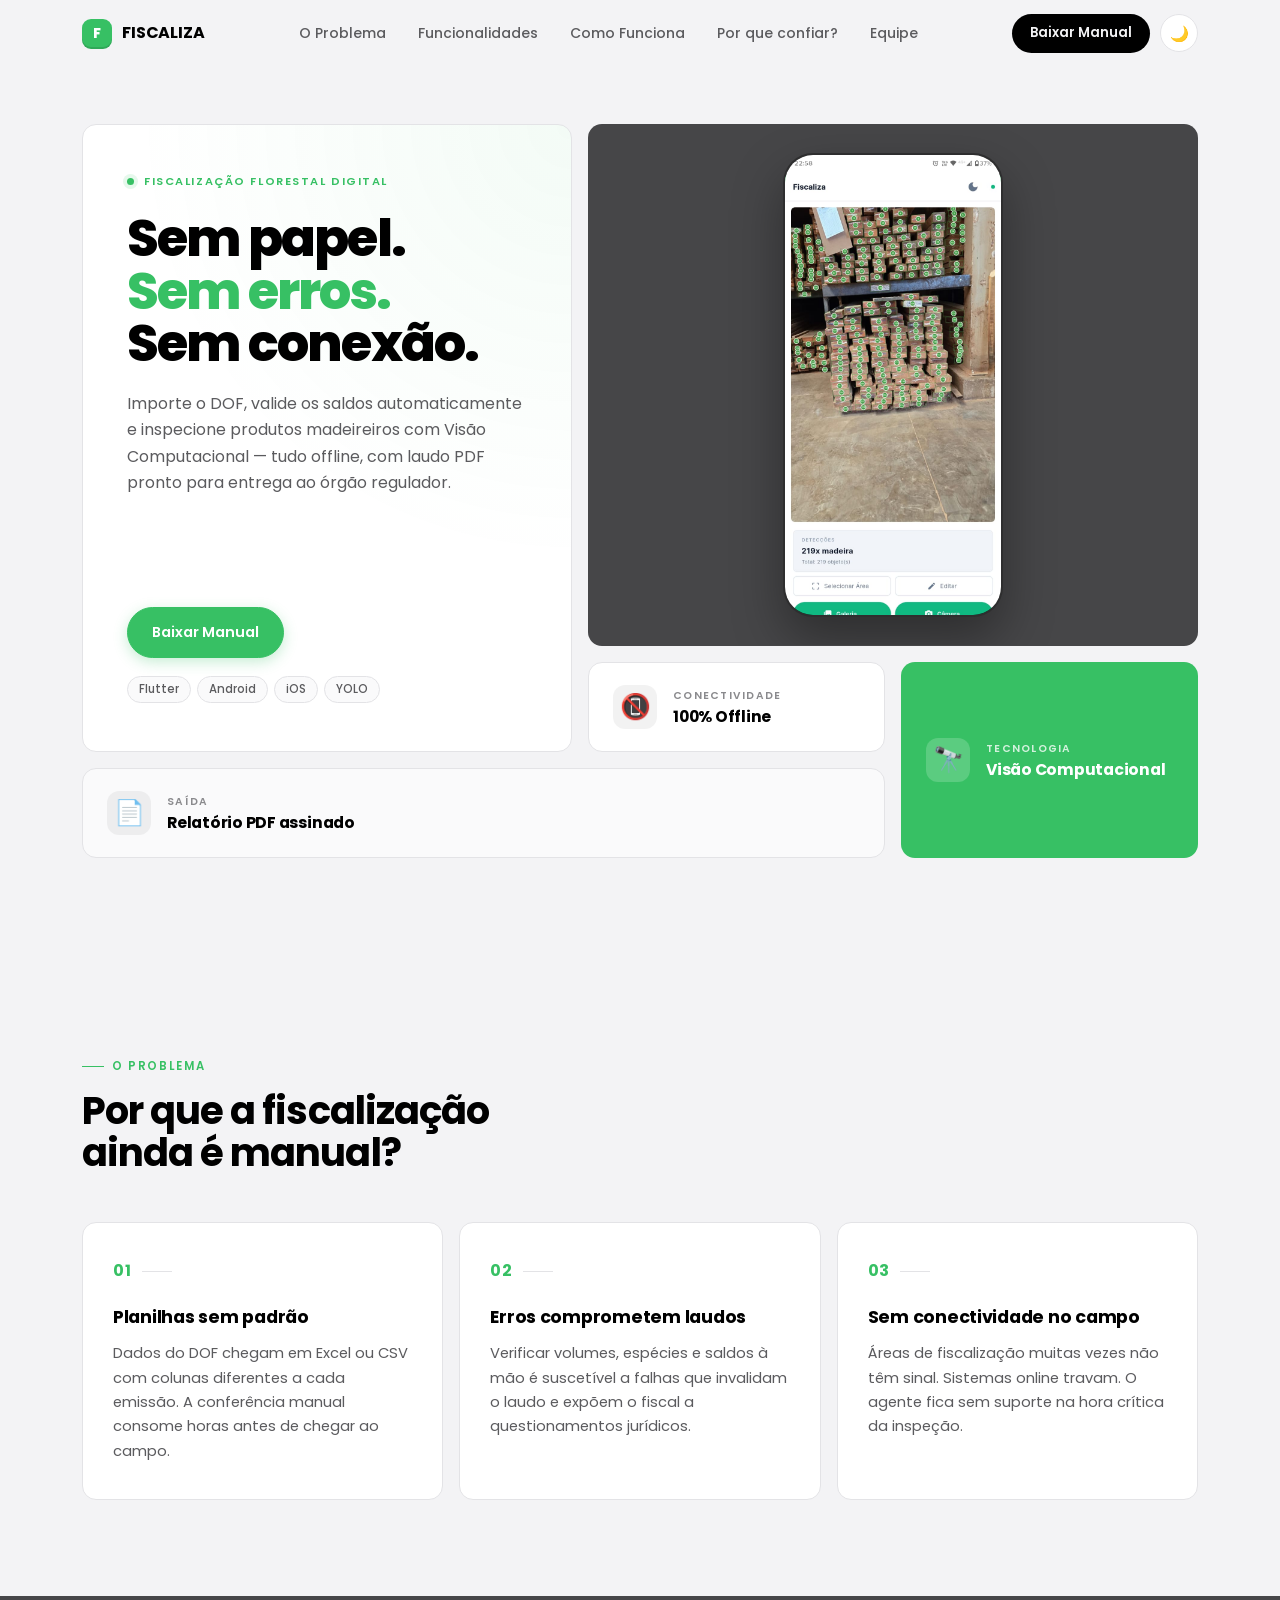
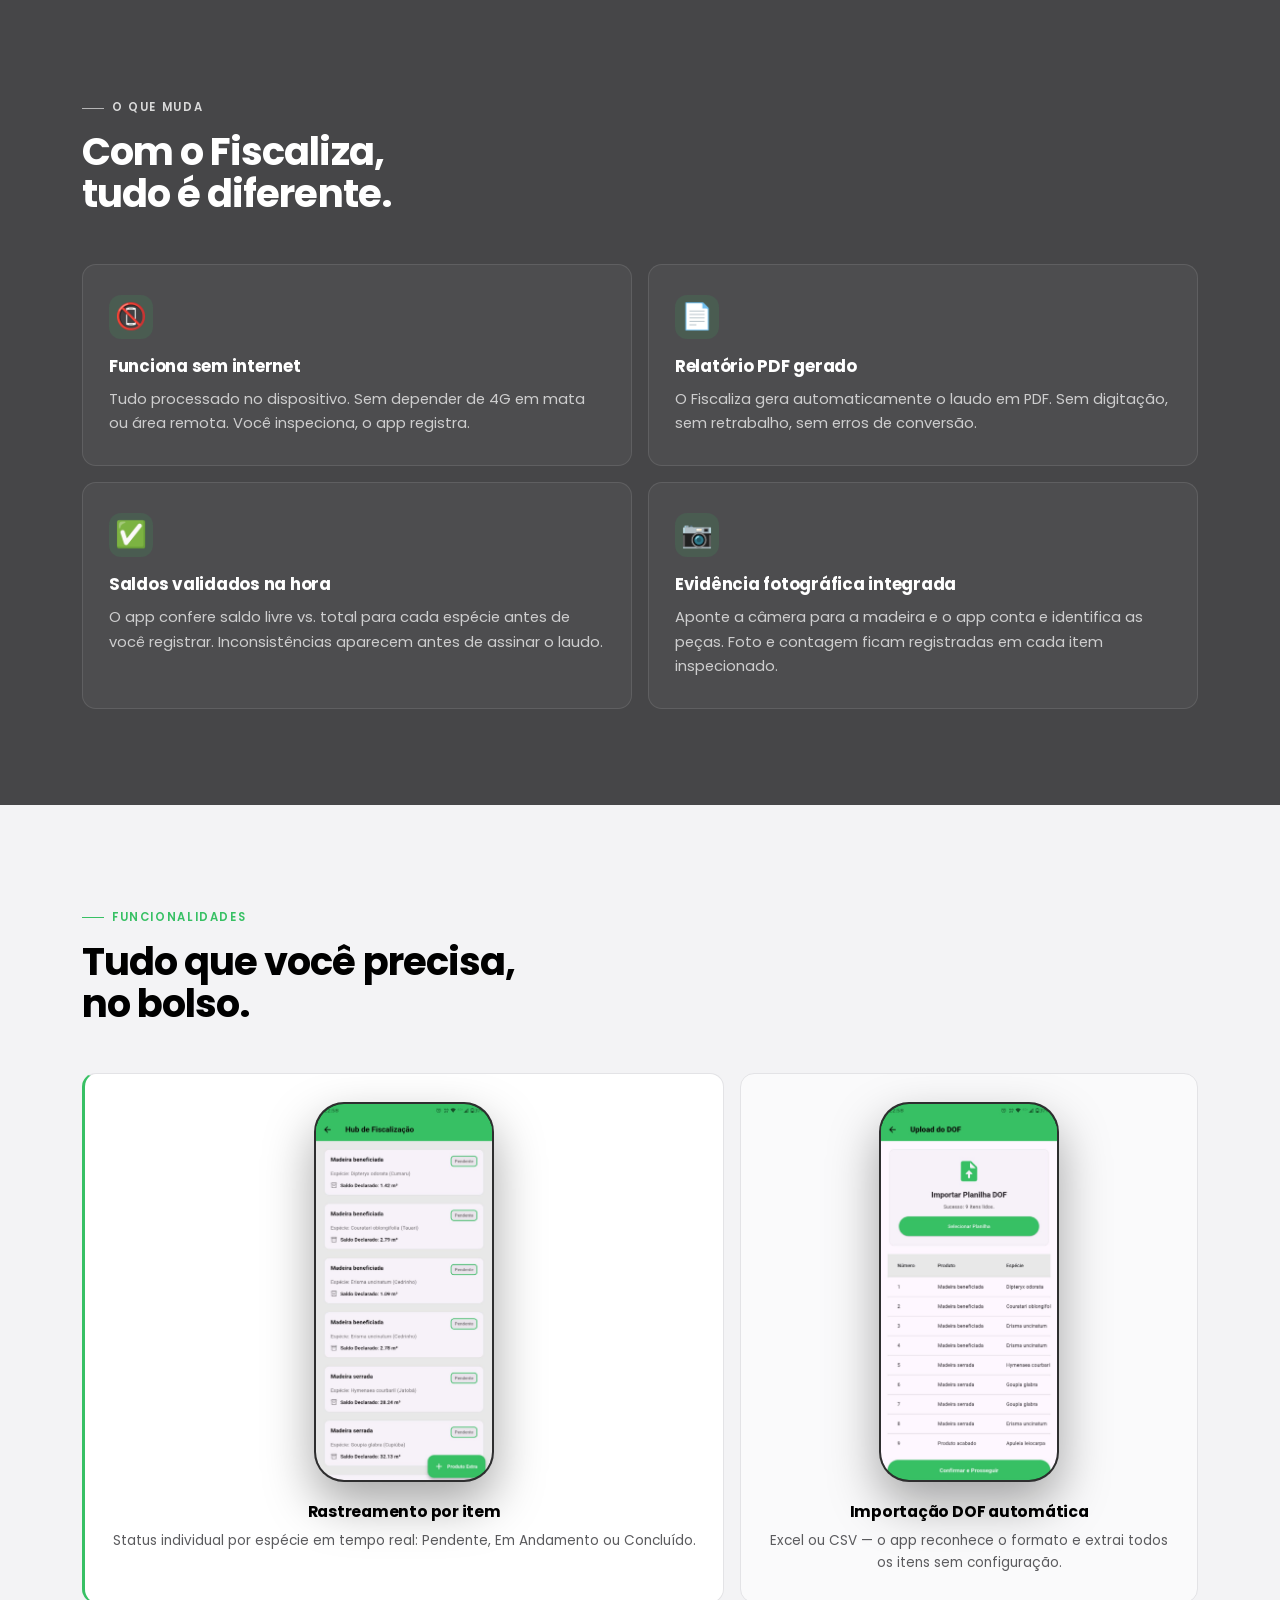
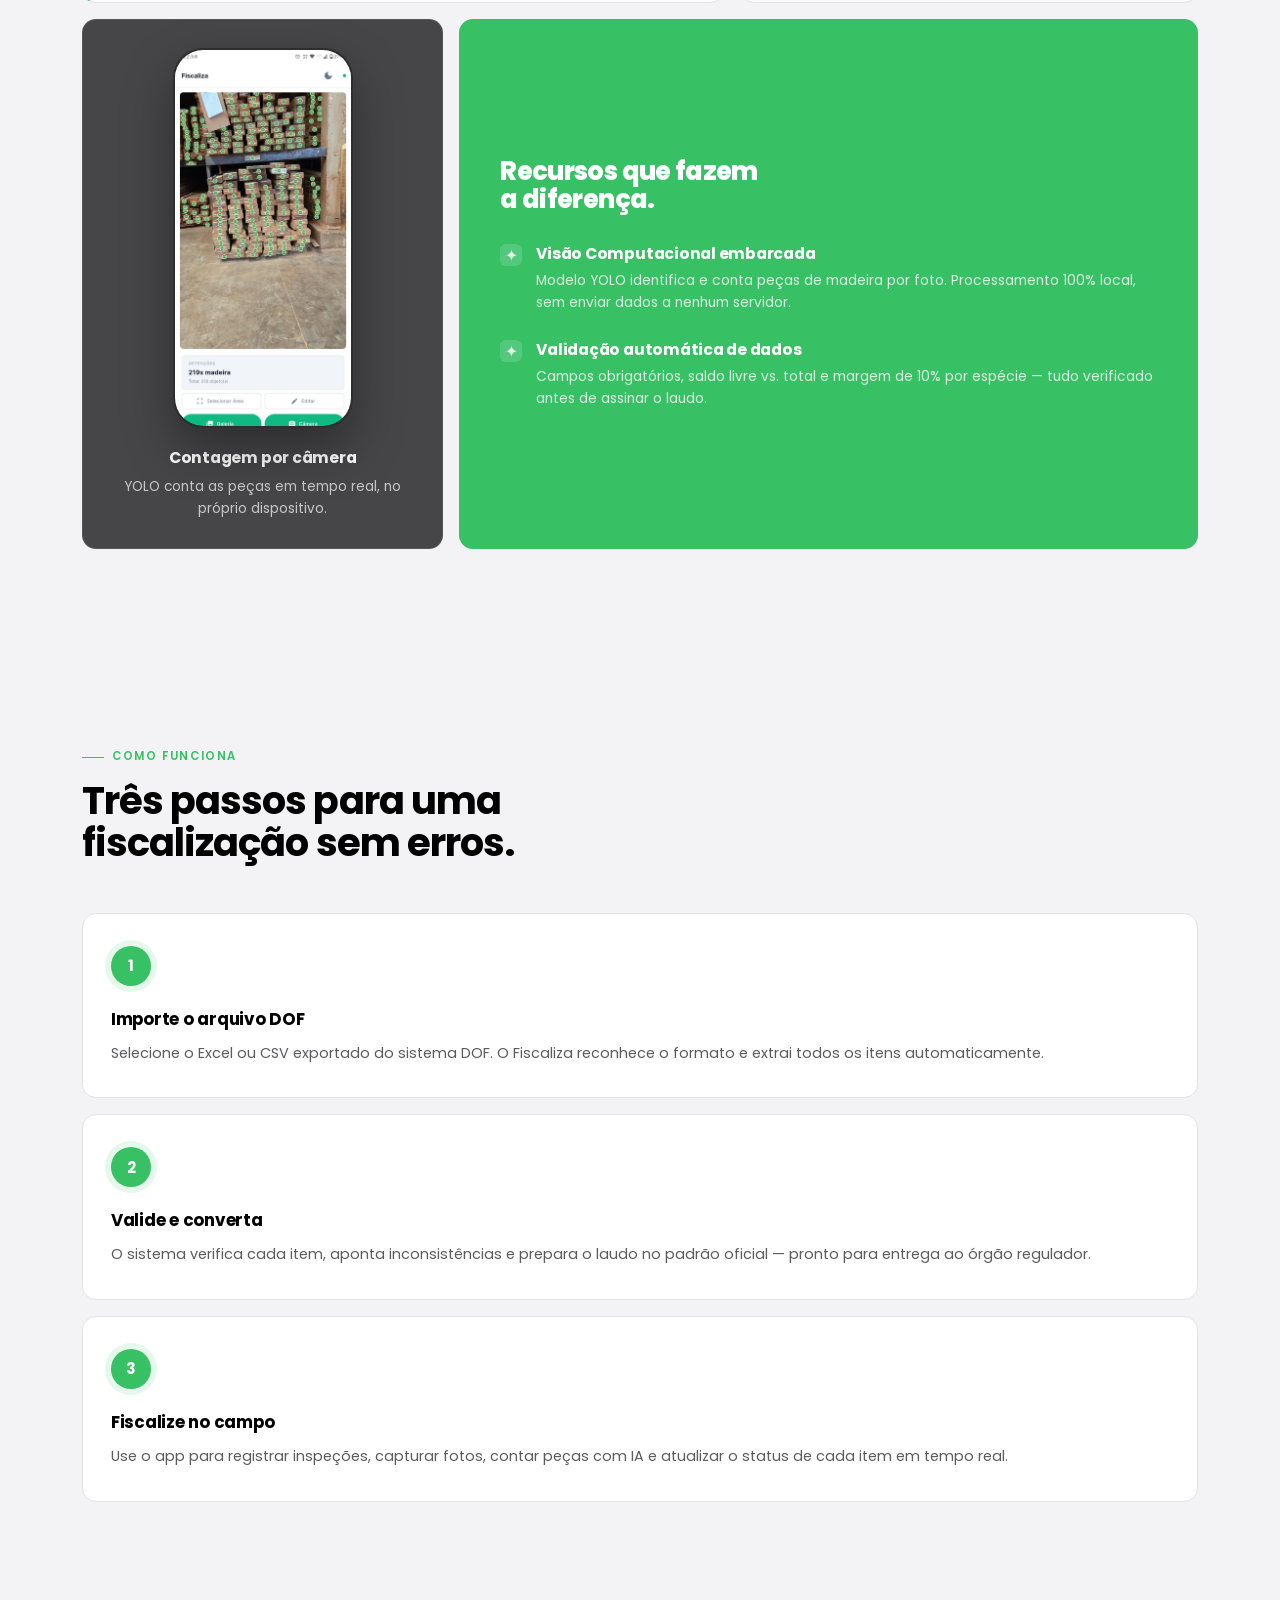
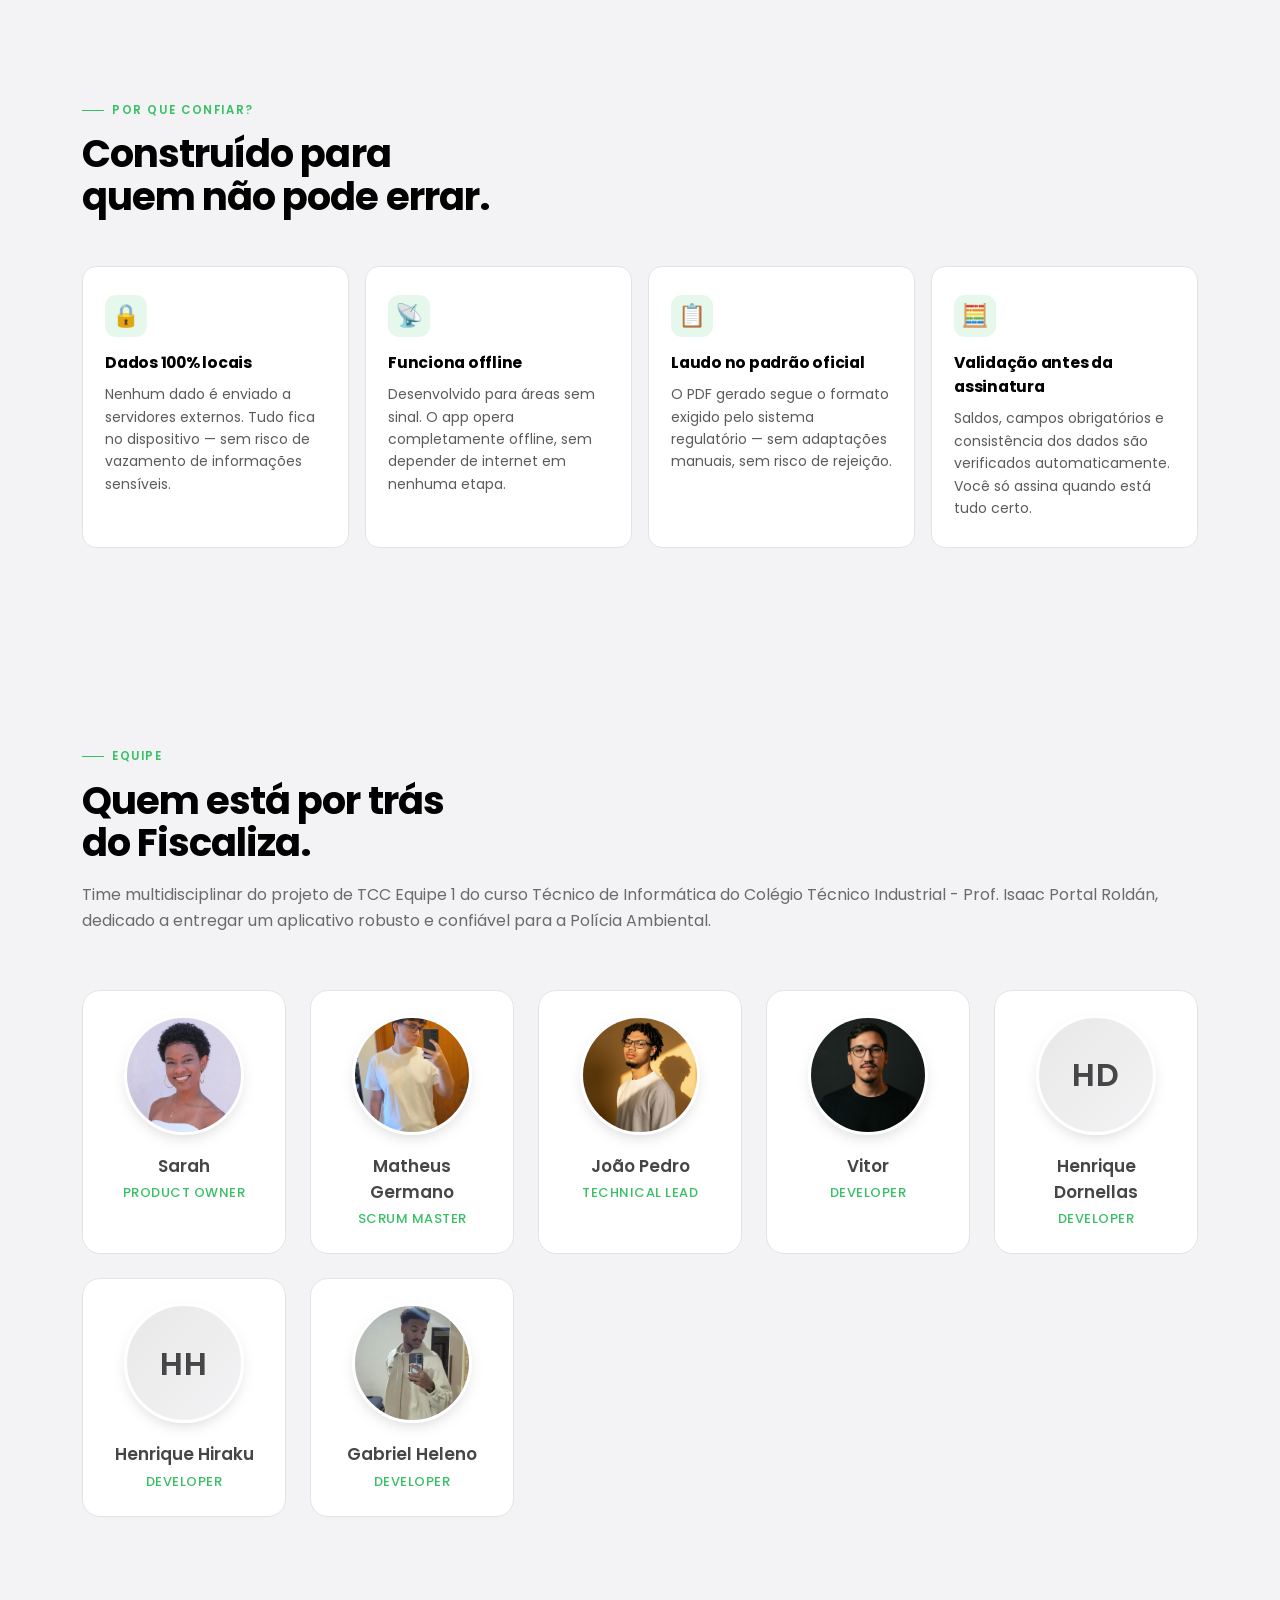
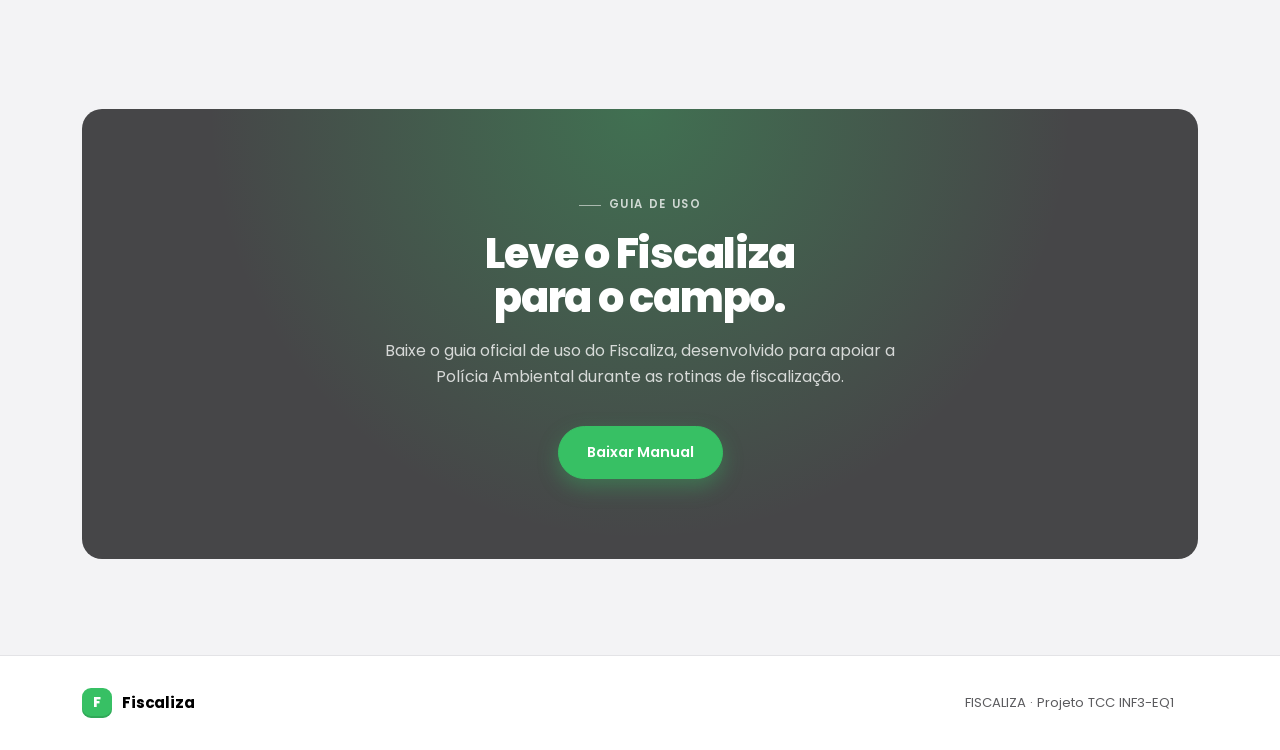
==== commit 843697c6: "refector: melhora landing page do projeto" ====
--- a/landing/index.html
+++ b/landing/index.html
@@ -1,563 +1,698 @@
-<!DOCTYPE html>
+<!doctype html>
 <html lang="pt-BR">
-<head>
-  <meta charset="UTF-8">
-  <meta name="viewport" content="width=device-width, initial-scale=1.0">
-  <title>Fiscaliza — Fiscalização Florestal Digital</title>
-  <meta name="description" content="Fiscaliza converte DOF em inspeções digitais com contagem por Visão Computacional, validação automática e laudo PDF. 100% offline.">
-  <meta property="og:title"       content="Fiscaliza — Fiscalização Florestal Digital">
-  <meta property="og:description" content="Importe o DOF, valide os saldos automaticamente e inspecione produtos madeireiros com IA — tudo offline.">
-  <meta property="og:type"        content="website">
-  <meta property="og:image"       content="assets/og-image.png">
-  <meta name="twitter:card"       content="summary_large_image">
-
-  <!-- FOUC prevention: aplica data-theme ANTES da primeira renderização -->
-  <script>
-    (function () {
-      var t = localStorage.getItem('theme');
-      if (t) { document.documentElement.setAttribute('data-theme', t); return; }
-      if (window.matchMedia('(prefers-color-scheme: dark)').matches) {
-        document.documentElement.setAttribute('data-theme', 'dark');
-      }
-    })();
-  </script>
-
-  <link rel="preconnect" href="https://fonts.googleapis.com">
-  <link rel="preconnect" href="https://fonts.gstatic.com" crossorigin>
-  <link href="https://fonts.googleapis.com/css2?family=Syne:wght@700;800;900&family=Figtree:wght@400;500;600;700&display=swap" rel="stylesheet">
-  <link rel="stylesheet" href="style.css">
-</head>
-<body>
-
-<!-- ═══════════════════════════════════════════
-     NAVBAR
-     ═══════════════════════════════════════════ -->
-<nav id="navbar" aria-label="Navegação principal">
-  <div class="container nav-inner">
-
-    <a href="#" class="nav-logo">
-      <img src="assets/logo.png" alt="" aria-hidden="true" width="30" height="30"
-           onerror="this.style.display='none'">
-      Fiscaliza
-    </a>
-
-    <ul class="nav-links">
-      <li><a href="#problema">O Problema</a></li>
-      <li><a href="#features">Funcionalidades</a></li>
-      <li><a href="#como">Como Funciona</a></li>
-      <li><a href="#confianca">Por que confiar?</a></li>
-    </ul>
-
-    <div class="nav-actions">
-      <button class="btn-theme" id="themeToggle" aria-label="Alternar tema">🌙</button>
-      <a href="#cta" class="btn-nav-cta">⬇ Baixar APK</a>
-      <button class="hamburger" id="hamburger"
-              aria-expanded="false" aria-controls="navMobile" aria-label="Abrir menu">
-        <span></span><span></span><span></span>
-      </button>
-    </div>
-
-  </div>
-</nav>
-
-<!-- Mobile nav -->
-<div id="navMobile" aria-hidden="true">
-  <ul>
-    <li><a href="#problema"  onclick="document.getElementById('navMobile').classList.remove('open')">O Problema</a></li>
-    <li><a href="#features"  onclick="document.getElementById('navMobile').classList.remove('open')">Funcionalidades</a></li>
-    <li><a href="#como"      onclick="document.getElementById('navMobile').classList.remove('open')">Como Funciona</a></li>
-    <li><a href="#confianca" onclick="document.getElementById('navMobile').classList.remove('open')">Por que confiar?</a></li>
-  </ul>
-  <div class="nav-mobile-actions">
-    <a href="#cta"  class="btn-primary">⬇ Baixar APK</a>
-    <a href="https://github.com/vitordev18/INF3-EQ1" target="_blank" rel="noopener"
-       class="btn-secondary">Ver repo →</a>
-  </div>
-</div>
-
-
-<!-- ═══════════════════════════════════════════
-     HERO — BENTO GRID (5 células)
-     ═══════════════════════════════════════════ -->
-<section id="hero">
-  <div class="container">
-    <div class="hero-grid">
-
-      <!-- Célula 1: Headline + CTA (~55% esquerda) -->
-      <div class="hero-cell hero-cell-1">
-        <div>
-          <span class="hero-eyebrow">✦ Fiscalização Florestal Digital</span>
-          <h1 class="hero-title">
-            Sem papel.<br>
-            <em>Sem erros.</em><br>
-            Sem conexão.
-          </h1>
-        </div>
-        <p class="hero-sub">
-          Importe o DOF, valide os saldos automaticamente e inspecione
-          produtos madeireiros com Visão Computacional — tudo offline,
-          com laudo PDF pronto para entrega ao órgão regulador.
-        </p>
-        <div>
-          <div class="hero-actions">
-            <a href="#cta" class="btn-primary">⬇ Baixar APK</a>
-            <a href="https://github.com/vitordev18/INF3-EQ1" target="_blank"
-               rel="noopener" class="btn-secondary">Ver repositório →</a>
-          </div>
-          <div class="hero-tags">
-            <span class="hero-tag">Flutter</span>
-            <span class="hero-tag">Android</span>
-            <span class="hero-tag">iOS</span>
-            <span class="hero-tag">YOLO</span>
-          </div>
+  <head>
+    <meta charset="UTF-8" />
+    <meta name="viewport" content="width=device-width, initial-scale=1.0" />
+    <title>Fiscaliza — Fiscalização Florestal Digital</title>
+    <meta
+      name="description"
+      content="Fiscaliza converte DOF em inspeções digitais com contagem por Visão Computacional, validação automática e laudo PDF. 100% offline."
+    />
+    <meta property="og:title" content="Fiscaliza — Fiscalização Florestal Digital" />
+    <meta
+      property="og:description"
+      content="Importe o DOF, valide os saldos automaticamente e inspecione produtos madeireiros com IA — tudo offline."
+    />
+    <meta property="og:type" content="website" />
+    <meta property="og:image" content="assets/og-image.png" />
+    <meta name="twitter:card" content="summary_large_image" />
+    <meta name="theme-color" content="#f3f3f5" />
+
+    <script>
+      (function () {
+        var theme = localStorage.getItem('theme');
+        if (theme) {
+          document.documentElement.setAttribute('data-theme', theme);
+          return;
+        }
+        if (window.matchMedia('(prefers-color-scheme: dark)').matches) {
+          document.documentElement.setAttribute('data-theme', 'dark');
+        }
+      })();
+    </script>
+
+    <link rel="preconnect" href="https://fonts.googleapis.com" />
+    <link rel="preconnect" href="https://fonts.gstatic.com" crossorigin />
+    <link
+      href="https://fonts.googleapis.com/css2?family=Poppins:wght@300;400;500;600;700;800;900&display=swap"
+      rel="stylesheet"
+    />
+    <link rel="stylesheet" href="style.css" />
+  </head>
+  <body>
+    <a class="skip-link" href="#hero">Pular para o conteúdo</a>
+
+    <nav id="navbar" aria-label="Navegação principal">
+      <div class="container nav-inner">
+        <a href="#" class="nav-logo">
+          <span class="nav-logo-mark" aria-hidden="true">F</span>
+          <span>FISCALIZA</span>
+        </a>
+
+        <ul class="nav-links">
+          <li><a href="#problema">O Problema</a></li>
+          <li><a href="#features">Funcionalidades</a></li>
+          <li><a href="#como">Como Funciona</a></li>
+          <li><a href="#confianca">Por que confiar?</a></li>
+          <li><a href="#equipe">Equipe</a></li>
+        </ul>
+
+        <div class="nav-actions">
+          <a href="assets/guia-fiscaliza.pdf" download class="btn-nav-cta">Baixar Manual</a>
+          <button class="btn-theme" id="themeToggle" aria-label="Alternar tema">🌙</button>
+          <button
+            class="hamburger"
+            id="hamburger"
+            aria-expanded="false"
+            aria-controls="navMobile"
+            aria-label="Abrir menu"
+          >
+          </button>
         </div>
       </div>
-
-      <!-- Célula 2: Screenshot da tela de contagem (tall, direita) -->
-      <div class="hero-cell hero-cell-2">
-        <div class="phone-wrap">
-          <div class="phone-frame">
-            <div class="phone-screen">
-            <picture>
-              <source srcset="assets/screenshot-contagem.webp" type="image/webp">
-              <img class="screenshot" src="assets/screenshot-contagem.jpg"
-                   alt="Captura de tela do app Fiscaliza mostrando contagem de 219 peças de madeira identificadas com marcações em verde"
-                   onerror="this.style.display='none'">
-            </picture>
-            <!-- Placeholder CSS exibido enquanto a imagem não estiver disponível -->
-            <div class="phone-placeholder">
-              <div class="pp-bar">
-                <div class="pp-bar-dot"></div>
-                <div class="pp-bar-dot"></div>
-                <div class="pp-bar-dot"></div>
-              </div>
-              <div class="pp-header">Fiscaliza &nbsp; 🌙</div>
-              <div class="pp-count-grid">
-                <div class="pp-count-dot">1</div><div class="pp-count-dot">2</div>
-                <div class="pp-count-dot">3</div><div class="pp-count-dot">4</div>
-                <div class="pp-count-dot">5</div><div class="pp-count-dot">6</div>
-                <div class="pp-count-dot">7</div><div class="pp-count-dot">8</div>
-                <div class="pp-count-dot">9</div><div class="pp-count-dot">10</div>
-                <div class="pp-count-dot">11</div><div class="pp-count-dot">12</div>
-                <div class="pp-count-dot">13</div><div class="pp-count-dot">14</div>
-                <div class="pp-count-dot">15</div><div class="pp-count-dot">16</div>
-                <div class="pp-count-dot">17</div><div class="pp-count-dot">18</div>
-                <div class="pp-count-dot">19</div><div class="pp-count-dot">20</div>
-                <div class="pp-count-dot">21</div><div class="pp-count-dot">22</div>
-                <div class="pp-count-dot">23</div><div class="pp-count-dot">24</div>
-                <div class="pp-count-dot">25</div>
-              </div>
-              <div class="pp-count-footer">
-                <div class="pp-count-label">219x madeira</div>
-                <div class="pp-count-total">Total: 219 objeto(s)</div>
-              </div>
-            </div>
-            </div><!-- /phone-screen -->
-          </div><!-- /phone-frame -->
-        </div><!-- /phone-wrap -->
-      </div><!-- /hero-cell-2 -->
-
-      <!-- Célula 3: Badge 100% Offline -->
-      <div class="hero-cell hero-cell-3">
-        <div class="badge-icon" aria-hidden="true">📵</div>
-        <div class="badge-label">Conectividade</div>
-        <div class="badge-value">100% Offline</div>
-      </div>
-
-      <!-- Célula 4: Badge Visão Computacional -->
-      <div class="hero-cell hero-cell-4">
-        <div class="badge-icon" aria-hidden="true">🔭</div>
-        <div class="badge-label">Tecnologia</div>
-        <div class="badge-value">Visão Computacional</div>
-      </div>
-
-      <!-- Célula 5: Badge Relatório PDF -->
-      <div class="hero-cell hero-cell-5">
-        <div class="badge-icon" aria-hidden="true">📄</div>
-        <div>
-          <div class="badge-label">Saída</div>
-          <div class="badge-value">Relatório PDF</div>
-        </div>
-      </div>
-
-    </div><!-- /hero-grid -->
-  </div>
-</section>
-
-
-<!-- ═══════════════════════════════════════════
-     O PROBLEMA
-     ═══════════════════════════════════════════ -->
-<section id="problema">
-  <div class="container">
-    <p class="section-label">O Problema</p>
-    <h2 class="section-title">Por que a fiscalização<br>ainda é manual?</h2>
-    <div class="problema-grid">
-
-      <div class="problema-card">
-        <div class="problema-num" aria-hidden="true">01</div>
-        <h3>Planilhas sem padrão</h3>
-        <p>Dados do DOF chegam em Excel ou CSV com colunas diferentes a cada emissão. A conferência manual consome horas antes de chegar ao campo.</p>
-      </div>
-
-      <div class="problema-card">
-        <div class="problema-num" aria-hidden="true">02</div>
-        <h3>Erros comprometem laudos</h3>
-        <p>Verificar volumes, espécies e saldos à mão é suscetível a falhas que invalidam o laudo e expõem o fiscal a questionamentos jurídicos.</p>
-      </div>
-
-      <div class="problema-card">
-        <div class="problema-num" aria-hidden="true">03</div>
-        <h3>Sem conectividade no campo</h3>
-        <p>Áreas de fiscalização muitas vezes não têm sinal. Sistemas online travam. O agente fica sem suporte na hora crítica da inspeção.</p>
-      </div>
-
-    </div>
-  </div>
-</section>
-
-
-<!-- ═══════════════════════════════════════════
-     O QUE MUDA
-     ═══════════════════════════════════════════ -->
-<section id="muda">
-  <div class="container">
-    <p class="section-label">O Que Muda</p>
-    <h2 class="section-title">Com o Fiscaliza,<br>tudo é diferente.</h2>
-    <div class="muda-grid">
-
-      <div class="muda-card">
-        <span class="muda-icon" aria-hidden="true">📵</span>
-        <h3>Funciona sem internet</h3>
-        <p>Tudo processado no dispositivo. Sem depender de 4G em mata ou área remota. Você inspeciona, o app registra.</p>
-      </div>
-
-      <div class="muda-card">
-        <span class="muda-icon" aria-hidden="true">📄</span>
-        <h3>Relatório PDF gerado</h3>
-        <p>O Fiscaliza gera automaticamente o laudo em PDF. Sem digitação, sem retrabalho, sem erros de conversão.</p>
-      </div>
-
-      <div class="muda-card">
-        <span class="muda-icon" aria-hidden="true">✅</span>
-        <h3>Saldos validados na hora</h3>
-        <p>O app confere saldo livre vs. total para cada espécie antes de você registrar. Inconsistências aparecem antes de assinar o laudo.</p>
-      </div>
-
-      <div class="muda-card">
-        <span class="muda-icon" aria-hidden="true">📷</span>
-        <h3>Evidência fotográfica integrada</h3>
-        <p>Aponte a câmera para a madeira e o app conta e identifica as peças. Foto e contagem ficam registradas em cada item inspecionado.</p>
-      </div>
-
-    </div>
-  </div>
-</section>
-
-
-<!-- ═══════════════════════════════════════════
-     FUNCIONALIDADES — BENTO GRID (4 células)
-     ═══════════════════════════════════════════ -->
-<section id="features">
-  <div class="container">
-    <p class="section-label">Funcionalidades</p>
-    <h2 class="section-title">Tudo que você precisa,<br>no bolso.</h2>
-
-    <div class="features-grid">
-
-      <!-- Célula A: Hub de Fiscalização (~55% topo) -->
-      <div class="feat-cell feat-cell-a">
-        <div class="phone-wrap">
-          <div class="phone-frame">
-            <div class="phone-screen">
-            <picture>
-              <source srcset="assets/screenshot-hub.webp" type="image/webp">
-              <img class="screenshot" src="assets/screenshot-hub.jpg"
-                   alt="Tela do Hub de Fiscalização listando espécies com status Pendente"
-                   loading="lazy" onerror="this.style.display='none'">
-            </picture>
-            <div class="phone-placeholder">
-              <div class="pp-bar">
-                <div class="pp-bar-dot"></div><div class="pp-bar-dot"></div><div class="pp-bar-dot"></div>
-              </div>
-              <div class="pp-header">← Hub de Fiscalização</div>
-              <div class="pp-body">
-                <div class="pp-item">
-                  <div class="pp-dot orange"></div>
-                  <div class="pp-item-text">
-                    <div class="pp-line w80"></div>
-                    <div class="pp-badge">Pendente</div>
-                  </div>
-                </div>
-                <div class="pp-item">
-                  <div class="pp-dot orange"></div>
-                  <div class="pp-item-text">
-                    <div class="pp-line w60"></div>
-                    <div class="pp-badge">Pendente</div>
-                  </div>
-                </div>
-                <div class="pp-item">
-                  <div class="pp-dot green"></div>
-                  <div class="pp-item-text">
-                    <div class="pp-line w80"></div>
-                    <div class="pp-badge" style="background:rgba(55,192,100,.2);color:#37c064;border-color:rgba(55,192,100,.4)">Concluído</div>
-                  </div>
-                </div>
-                <div class="pp-item">
-                  <div class="pp-dot orange"></div>
-                  <div class="pp-item-text">
-                    <div class="pp-line w40"></div>
-                    <div class="pp-badge">Pendente</div>
-                  </div>
-                </div>
-                <div class="pp-item">
-                  <div class="pp-dot orange"></div>
-                  <div class="pp-item-text">
-                    <div class="pp-line w60"></div>
-                    <div class="pp-badge">Pendente</div>
-                  </div>
-                </div>
-              </div>
-            </div>
-            </div><!-- /phone-screen -->
-          </div><!-- /phone-frame -->
-        </div><!-- /phone-wrap -->
-        <div class="feat-cell-title">Rastreamento por item</div>
-        <div class="feat-cell-desc">Status individual por espécie em tempo real: Pendente, Em Andamento ou Concluído.</div>
-      </div>
-
-      <!-- Célula B: Upload DOF (~45% topo) -->
-      <div class="feat-cell feat-cell-b">
-        <div class="phone-wrap">
-          <div class="phone-frame">
-            <div class="phone-screen">
-            <picture>
-              <source srcset="assets/screenshot-dof.webp" type="image/webp">
-              <img class="screenshot" src="assets/screenshot-dof.jpg"
-                   alt="Tela de importação do DOF com planilha carregada mostrando 9 itens lidos"
-                   loading="lazy" onerror="this.style.display='none'">
-            </picture>
-            <div class="phone-placeholder">
-              <div class="pp-bar">
-                <div class="pp-bar-dot"></div><div class="pp-bar-dot"></div><div class="pp-bar-dot"></div>
-              </div>
-              <div class="pp-header">← Upload do DOF</div>
-              <div class="pp-body">
-                <div class="pp-table">
-                  <div class="pp-table-header">
-                    <div class="pp-th">#</div>
-                    <div class="pp-th">Produto</div>
-                    <div class="pp-th">Espécie</div>
-                  </div>
-                  <div class="pp-table-row">
-                    <div class="pp-td">1</div>
-                    <div class="pp-td">M. benef.</div>
-                    <div class="pp-td">Dipteryx odorata</div>
-                  </div>
-                  <div class="pp-table-row">
-                    <div class="pp-td">2</div>
-                    <div class="pp-td">M. benef.</div>
-                    <div class="pp-td">Couratari obl.</div>
-                  </div>
-                  <div class="pp-table-row">
-                    <div class="pp-td">3</div>
-                    <div class="pp-td">M. serrada</div>
-                    <div class="pp-td">Erisma unc.</div>
-                  </div>
-                  <div class="pp-table-row">
-                    <div class="pp-td">4</div>
-                    <div class="pp-td">M. serrada</div>
-                    <div class="pp-td">Goupia glabra</div>
-                  </div>
-                  <div class="pp-table-row">
-                    <div class="pp-td">5</div>
-                    <div class="pp-td">P. acabado</div>
-                    <div class="pp-td">Apuleia leio.</div>
-                  </div>
-                </div>
-                <div class="pp-confirm">Confirmar e Prosseguir</div>
-              </div>
-            </div>
-            </div><!-- /phone-screen -->
-          </div><!-- /phone-frame -->
-        </div><!-- /phone-wrap -->
-        <div class="feat-cell-title">Importação DOF automática</div>
-        <div class="feat-cell-desc">Excel ou CSV — o app reconhece o formato e extrai todos os itens sem configuração.</div>
-      </div>
-
-      <!-- Célula C: Contagem (~35% baixo esquerda) -->
-      <div class="feat-cell feat-cell-c">
-        <div class="phone-wrap">
-          <div class="phone-frame">
-            <div class="phone-screen">
-            <picture>
-              <source srcset="assets/screenshot-contagem.webp" type="image/webp">
-              <img class="screenshot" src="assets/screenshot-contagem.jpg"
-                   alt="Tela de contagem por câmera com 219 madeiras identificadas e numeradas em verde"
-                   loading="lazy" onerror="this.style.display='none'">
-            </picture>
-            <div class="phone-placeholder">
-              <div class="pp-bar"><div class="pp-bar-dot"></div></div>
-              <div class="pp-header">Fiscaliza</div>
-              <div class="pp-count-grid">
-                <div class="pp-count-dot">1</div><div class="pp-count-dot">2</div>
-                <div class="pp-count-dot">3</div><div class="pp-count-dot">4</div>
-                <div class="pp-count-dot">5</div><div class="pp-count-dot">6</div>
-                <div class="pp-count-dot">7</div><div class="pp-count-dot">8</div>
-                <div class="pp-count-dot">9</div><div class="pp-count-dot">10</div>
-                <div class="pp-count-dot">11</div><div class="pp-count-dot">12</div>
-                <div class="pp-count-dot">13</div><div class="pp-count-dot">14</div>
-                <div class="pp-count-dot">15</div>
-              </div>
-              <div class="pp-count-footer">
-                <div class="pp-count-label">219x madeira</div>
-                <div class="pp-count-total">Total: 219 objeto(s)</div>
-              </div>
-            </div>
-            </div><!-- /phone-screen -->
-          </div><!-- /phone-frame -->
-        </div><!-- /phone-wrap -->
-        <div class="feat-cell-title">Contagem por câmera</div>
-        <div class="feat-cell-desc">YOLO conta as peças em tempo real, no próprio dispositivo.</div>
-      </div>
-
-      <!-- Célula D: Destaques textuais (~65% baixo direita) -->
-      <div class="feat-cell feat-cell-d">
-        <h3 class="feat-heading">Recursos<br>que fazem<br>diferença.</h3>
-
-        <div class="feat-bullet">
-          <span class="feat-bullet-icon" aria-hidden="true">✦</span>
-          <div class="feat-bullet-body">
-            <h4>Visão Computacional embarcada</h4>
-            <p>Modelo YOLO identifica e conta peças de madeira por foto. Processamento 100% local, sem enviar dados a nenhum servidor.</p>
-          </div>
-        </div>
-
-        <div class="feat-bullet">
-          <span class="feat-bullet-icon" aria-hidden="true">✦</span>
-          <div class="feat-bullet-body">
-            <h4>Validação automática de dados</h4>
-            <p>Campos obrigatórios, saldo livre vs. total e margem de 10% por espécie — tudo verificado antes de assinar o laudo.</p>
-          </div>
-        </div>
-      </div>
-
-    </div><!-- /features-grid -->
-  </div>
-</section>
-
-
-<!-- ═══════════════════════════════════════════
-     COMO FUNCIONA
-     ═══════════════════════════════════════════ -->
-<section id="como">
-  <div class="container">
-    <p class="section-label">Como Funciona</p>
-    <h2 class="section-title">Três passos para uma<br>fiscalização sem erros.</h2>
-    <div class="como-grid">
-
-      <div class="como-card">
-        <div class="como-step" aria-label="Passo 1">1</div>
-        <h3>Importe o arquivo DOF</h3>
-        <p>Selecione o Excel ou CSV exportado do sistema DOF. O Fiscaliza reconhece o formato e extrai todos os itens automaticamente.</p>
-      </div>
-
-      <div class="como-card">
-        <div class="como-step" aria-label="Passo 2">2</div>
-        <h3>Valide e converta</h3>
-        <p>O sistema verifica cada item, aponta inconsistências e prepara o laudo no padrão oficial — pronto para entrega ao órgão regulador.</p>
-      </div>
-
-      <div class="como-card">
-        <div class="como-step" aria-label="Passo 3">3</div>
-        <h3>Fiscalize no campo</h3>
-        <p>Use o app para registrar inspeções, capturar fotos, contar peças com IA e atualizar o status de cada item em tempo real.</p>
-      </div>
-
-    </div>
-  </div>
-</section>
-
-
-<!-- ═══════════════════════════════════════════
-     CONFIANÇA
-     ═══════════════════════════════════════════ -->
-<section id="confianca">
-  <div class="container">
-    <p class="section-label">Por que confiar?</p>
-    <h2 class="section-title">Construído para<br>quem não pode errar.</h2>
-    <div class="confianca-grid">
-
-      <div class="confianca-card">
-        <span class="confianca-icon" aria-hidden="true">🔒</span>
-        <h3>Dados 100% locais</h3>
-        <p>Nenhum dado é enviado a servidores externos. Tudo fica no dispositivo — sem risco de vazamento de informações sensíveis.</p>
-      </div>
-
-      <div class="confianca-card">
-        <span class="confianca-icon" aria-hidden="true">📡</span>
-        <h3>Funciona offline</h3>
-        <p>Desenvolvido para áreas sem sinal. O app opera completamente offline, sem depender de internet em nenhuma etapa.</p>
-      </div>
-
-      <div class="confianca-card">
-        <span class="confianca-icon" aria-hidden="true">📋</span>
-        <h3>Laudo no padrão oficial</h3>
-        <p>O PDF gerado segue o formato exigido pelo sistema regulatório — sem adaptações manuais, sem risco de rejeição.</p>
-      </div>
-
-      <div class="confianca-card">
-        <span class="confianca-icon" aria-hidden="true">🧮</span>
-        <h3>Validação antes da assinatura</h3>
-        <p>Saldos, campos obrigatórios e consistência dos dados são verificados automaticamente. Você só assina quando está tudo certo.</p>
-      </div>
-
-    </div>
-  </div>
-</section>
-
-
-<!-- ═══════════════════════════════════════════
-     CTA FINAL
-     ═══════════════════════════════════════════ -->
-<section id="cta">
-  <div class="container">
-    <div class="cta-card">
-      <p class="cta-label">Download</p>
-      <h2 class="cta-title">Leve o Fiscaliza<br>para o campo.</h2>
-      <p class="cta-sub">Instale o aplicativo no seu Android, importe o arquivo DOF e comece a fiscalizar. Sem cadastro, sem servidor, sem complicação.</p>
-      <div class="cta-actions">
-        <a href="#" class="btn-cta-primary">⬇ Baixar APK</a>
-        <a href="https://github.com/vitordev18/INF3-EQ1" target="_blank"
-           rel="noopener" class="btn-cta-secondary">Ver código no GitHub →</a>
+    </nav>
+
+    <div id="navMobile" aria-hidden="true">
+      <ul>
+        <li><a href="#problema" data-mobile-link>O Problema</a></li>
+        <li><a href="#features" data-mobile-link>Funcionalidades</a></li>
+        <li><a href="#como" data-mobile-link>Como Funciona</a></li>
+        <li><a href="#confianca" data-mobile-link>Por que confiar?</a></li>
+        <li><a href="#equipe" data-mobile-link>Equipe</a></li>
+      </ul>
+      <div class="nav-mobile-actions">
+        <a href="assets/guia-fiscaliza.pdf" download class="btn-primary" data-mobile-link>Baixar Manual</a>
       </div>
     </div>
-  </div>
-</section>
-
-
-<!-- ═══════════════════════════════════════════
-     FOOTER
-     ═══════════════════════════════════════════ -->
-<footer>
-  <div class="container footer-inner">
-
-    <a href="#" class="footer-logo">
-      <img src="assets/logo.png" alt="" aria-hidden="true" width="26" height="26"
-           onerror="this.style.display='none'">
-      Fiscaliza
-    </a>
-
-    <p class="footer-meta">Fiscalização florestal digital · Projeto TCC INF3-EQ1</p>
-
-    <div class="footer-links">
-      <a href="https://github.com/vitordev18/INF3-EQ1" target="_blank" rel="noopener">GitHub</a>
-      <a href="#" target="_blank" rel="noopener">LinkedIn</a>
-    </div>
-
-  </div>
-</footer>
-
-<script src="script.js" defer></script>
-</body>
+
+    <main>
+      <section id="hero">
+        <div class="container">
+          <div class="hero-grid">
+            <div class="hero-cell hero-cell-1">
+              <div class="hero-head">
+                <span class="hero-eyebrow">
+                  <span class="dot" aria-hidden="true"></span>
+                  Fiscalização Florestal Digital
+                </span>
+                <h1 class="hero-title">
+                  Sem papel.
+                  <br />
+                  <em>Sem erros.</em>
+                  <br />
+                  Sem conexão.
+                </h1>
+                <p class="hero-sub">
+                  Importe o DOF, valide os saldos automaticamente e inspecione produtos madeireiros
+                  com Visão Computacional — tudo offline, com laudo PDF pronto para entrega ao órgão
+                  regulador.
+                </p>
+              </div>
+
+              <div class="hero-foot">
+                <div class="hero-actions">
+                  <a href="assets/guia-fiscaliza.pdf" download class="btn-primary">Baixar Manual</a>
+                </div>
+                <div class="hero-tags" aria-label="Stack tecnológico">
+                  <span class="hero-tag">Flutter</span>
+                  <span class="hero-tag">Android</span>
+                  <span class="hero-tag">iOS</span>
+                  <span class="hero-tag">YOLO</span>
+                </div>
+              </div>
+            </div>
+
+            <div class="hero-cell hero-cell-2">
+              <div class="phone-wrap">
+                <div class="phone-frame">
+                  <div class="phone-screen">
+                    <picture>
+                      <source srcset="assets/screenshot-contagem.webp" type="image/webp" />
+                      <img
+                        class="screenshot"
+                        src="assets/screenshot-contagem.jpg"
+                        alt="Tela do app Fiscaliza mostrando 219 peças de madeira identificadas"
+                        onerror="this.style.display = 'none'"
+                      />
+                    </picture>
+                    <div class="phone-placeholder">
+                      <div class="pp-bar">
+                        <div class="pp-bar-dot"></div>
+                        <div class="pp-bar-dot"></div>
+                        <div class="pp-bar-dot"></div>
+                      </div>
+                      <div class="pp-header">Fiscaliza &nbsp; 🌙</div>
+                      <div class="pp-count-grid">
+                        <div class="pp-count-dot">1</div>
+                        <div class="pp-count-dot">2</div>
+                        <div class="pp-count-dot">3</div>
+                        <div class="pp-count-dot">4</div>
+                        <div class="pp-count-dot">5</div>
+                        <div class="pp-count-dot">6</div>
+                        <div class="pp-count-dot">7</div>
+                        <div class="pp-count-dot">8</div>
+                        <div class="pp-count-dot">9</div>
+                        <div class="pp-count-dot">10</div>
+                        <div class="pp-count-dot">11</div>
+                        <div class="pp-count-dot">12</div>
+                        <div class="pp-count-dot">13</div>
+                        <div class="pp-count-dot">14</div>
+                        <div class="pp-count-dot">15</div>
+                        <div class="pp-count-dot">16</div>
+                        <div class="pp-count-dot">17</div>
+                        <div class="pp-count-dot">18</div>
+                        <div class="pp-count-dot">19</div>
+                        <div class="pp-count-dot">20</div>
+                        <div class="pp-count-dot">21</div>
+                        <div class="pp-count-dot">22</div>
+                        <div class="pp-count-dot">23</div>
+                        <div class="pp-count-dot">24</div>
+                        <div class="pp-count-dot">25</div>
+                      </div>
+                      <div class="pp-count-footer">
+                        <div class="pp-count-label">219x madeira</div>
+                        <div class="pp-count-total">Total: 219 objeto(s)</div>
+                      </div>
+                    </div>
+                  </div>
+                </div>
+              </div>
+            </div>
+
+            <div class="hero-cell hero-cell-3">
+              <div class="badge-icon" aria-hidden="true">📵</div>
+              <div class="badge-text">
+                <div class="badge-label">Conectividade</div>
+                <div class="badge-value">100% Offline</div>
+              </div>
+            </div>
+
+            <div class="hero-cell hero-cell-4">
+              <div class="badge-icon" aria-hidden="true">🔭</div>
+              <div class="badge-text">
+                <div class="badge-label">Tecnologia</div>
+                <div class="badge-value">Visão Computacional</div>
+              </div>
+            </div>
+
+            <div class="hero-cell hero-cell-5">
+              <div class="badge-icon" aria-hidden="true">📄</div>
+              <div class="badge-text">
+                <div class="badge-label">Saída</div>
+                <div class="badge-value">Relatório PDF assinado</div>
+              </div>
+            </div>
+          </div>
+        </div>
+      </section>
+
+      <section id="problema">
+        <div class="container">
+          <header class="section-head">
+            <p class="section-label">O Problema</p>
+            <h2 class="section-title">Por que a fiscalização<br />ainda é manual?</h2>
+          </header>
+          <div class="problema-grid">
+            <article class="problema-card">
+              <div class="problema-num" aria-hidden="true">01</div>
+              <h3>Planilhas sem padrão</h3>
+              <p>
+                Dados do DOF chegam em Excel ou CSV com colunas diferentes a cada emissão. A
+                conferência manual consome horas antes de chegar ao campo.
+              </p>
+            </article>
+
+            <article class="problema-card">
+              <div class="problema-num" aria-hidden="true">02</div>
+              <h3>Erros comprometem laudos</h3>
+              <p>
+                Verificar volumes, espécies e saldos à mão é suscetível a falhas que invalidam o
+                laudo e expõem o fiscal a questionamentos jurídicos.
+              </p>
+            </article>
+
+            <article class="problema-card">
+              <div class="problema-num" aria-hidden="true">03</div>
+              <h3>Sem conectividade no campo</h3>
+              <p>
+                Áreas de fiscalização muitas vezes não têm sinal. Sistemas online travam. O agente
+                fica sem suporte na hora crítica da inspeção.
+              </p>
+            </article>
+          </div>
+        </div>
+      </section>
+
+      <section id="muda">
+        <div class="container">
+          <header class="section-head section-head-inverse">
+            <p class="section-label">O Que Muda</p>
+            <h2 class="section-title">Com o Fiscaliza,<br />tudo é diferente.</h2>
+          </header>
+          <div class="muda-grid">
+            <article class="muda-card">
+              <span class="muda-icon" aria-hidden="true">📵</span>
+              <h3>Funciona sem internet</h3>
+              <p>
+                Tudo processado no dispositivo. Sem depender de 4G em mata ou área remota. Você
+                inspeciona, o app registra.
+              </p>
+            </article>
+
+            <article class="muda-card">
+              <span class="muda-icon" aria-hidden="true">📄</span>
+              <h3>Relatório PDF gerado</h3>
+              <p>
+                O Fiscaliza gera automaticamente o laudo em PDF. Sem digitação, sem retrabalho, sem
+                erros de conversão.
+              </p>
+            </article>
+
+            <article class="muda-card">
+              <span class="muda-icon" aria-hidden="true">✅</span>
+              <h3>Saldos validados na hora</h3>
+              <p>
+                O app confere saldo livre vs. total para cada espécie antes de você registrar.
+                Inconsistências aparecem antes de assinar o laudo.
+              </p>
+            </article>
+
+            <article class="muda-card">
+              <span class="muda-icon" aria-hidden="true">📷</span>
+              <h3>Evidência fotográfica integrada</h3>
+              <p>
+                Aponte a câmera para a madeira e o app conta e identifica as peças. Foto e contagem
+                ficam registradas em cada item inspecionado.
+              </p>
+            </article>
+          </div>
+        </div>
+      </section>
+
+      <section id="features">
+        <div class="container">
+          <header class="section-head">
+            <p class="section-label">Funcionalidades</p>
+            <h2 class="section-title">Tudo que você precisa,<br />no bolso.</h2>
+          </header>
+
+          <div class="features-grid">
+            <article class="feat-cell feat-cell-a">
+              <div class="phone-wrap">
+                <div class="phone-frame">
+                  <div class="phone-screen">
+                    <picture>
+                      <source srcset="assets/screenshot-hub.webp" type="image/webp" />
+                      <img
+                        class="screenshot"
+                        src="assets/screenshot-hub.jpg"
+                        alt="Tela do Hub de Fiscalização listando espécies com status Pendente"
+                        loading="lazy"
+                        onerror="this.style.display = 'none'"
+                      />
+                    </picture>
+                    <div class="phone-placeholder">
+                      <div class="pp-bar">
+                        <div class="pp-bar-dot"></div>
+                        <div class="pp-bar-dot"></div>
+                        <div class="pp-bar-dot"></div>
+                      </div>
+                      <div class="pp-header">← Hub de Fiscalização</div>
+                      <div class="pp-body">
+                        <div class="pp-item">
+                          <div class="pp-dot orange"></div>
+                          <div class="pp-item-text">
+                            <div class="pp-line w80"></div>
+                            <div class="pp-badge">Pendente</div>
+                          </div>
+                        </div>
+                        <div class="pp-item">
+                          <div class="pp-dot orange"></div>
+                          <div class="pp-item-text">
+                            <div class="pp-line w60"></div>
+                            <div class="pp-badge">Pendente</div>
+                          </div>
+                        </div>
+                        <div class="pp-item">
+                          <div class="pp-dot green"></div>
+                          <div class="pp-item-text">
+                            <div class="pp-line w80"></div>
+                            <div class="pp-badge pp-badge-done">Concluído</div>
+                          </div>
+                        </div>
+                        <div class="pp-item">
+                          <div class="pp-dot orange"></div>
+                          <div class="pp-item-text">
+                            <div class="pp-line w40"></div>
+                            <div class="pp-badge">Pendente</div>
+                          </div>
+                        </div>
+                        <div class="pp-item">
+                          <div class="pp-dot orange"></div>
+                          <div class="pp-item-text">
+                            <div class="pp-line w60"></div>
+                            <div class="pp-badge">Pendente</div>
+                          </div>
+                        </div>
+                      </div>
+                    </div>
+                  </div>
+                </div>
+              </div>
+              <div class="feat-cell-meta">
+                <div class="feat-cell-title">Rastreamento por item</div>
+                <div class="feat-cell-desc">
+                  Status individual por espécie em tempo real: Pendente, Em Andamento ou Concluído.
+                </div>
+              </div>
+            </article>
+
+            <article class="feat-cell feat-cell-b">
+              <div class="phone-wrap">
+                <div class="phone-frame">
+                  <div class="phone-screen">
+                    <picture>
+                      <source srcset="assets/screenshot-dof.webp" type="image/webp" />
+                      <img
+                        class="screenshot"
+                        src="assets/screenshot-dof.jpg"
+                        alt="Tela de importação do DOF com planilha carregada mostrando 9 itens lidos"
+                        loading="lazy"
+                        onerror="this.style.display = 'none'"
+                      />
+                    </picture>
+                    <div class="phone-placeholder">
+                      <div class="pp-bar">
+                        <div class="pp-bar-dot"></div>
+                        <div class="pp-bar-dot"></div>
+                        <div class="pp-bar-dot"></div>
+                      </div>
+                      <div class="pp-header">← Upload do DOF</div>
+                      <div class="pp-body">
+                        <div class="pp-table">
+                          <div class="pp-table-header">
+                            <div class="pp-th">#</div>
+                            <div class="pp-th">Produto</div>
+                            <div class="pp-th">Espécie</div>
+                          </div>
+                          <div class="pp-table-row">
+                            <div class="pp-td">1</div>
+                            <div class="pp-td">M. benef.</div>
+                            <div class="pp-td">Dipteryx odorata</div>
+                          </div>
+                          <div class="pp-table-row">
+                            <div class="pp-td">2</div>
+                            <div class="pp-td">M. benef.</div>
+                            <div class="pp-td">Couratari obl.</div>
+                          </div>
+                          <div class="pp-table-row">
+                            <div class="pp-td">3</div>
+                            <div class="pp-td">M. serrada</div>
+                            <div class="pp-td">Erisma unc.</div>
+                          </div>
+                          <div class="pp-table-row">
+                            <div class="pp-td">4</div>
+                            <div class="pp-td">M. serrada</div>
+                            <div class="pp-td">Goupia glabra</div>
+                          </div>
+                          <div class="pp-table-row">
+                            <div class="pp-td">5</div>
+                            <div class="pp-td">P. acabado</div>
+                            <div class="pp-td">Apuleia leio.</div>
+                          </div>
+                        </div>
+                        <div class="pp-confirm">Confirmar e Prosseguir</div>
+                      </div>
+                    </div>
+                  </div>
+                </div>
+              </div>
+              <div class="feat-cell-meta">
+                <div class="feat-cell-title">Importação DOF automática</div>
+                <div class="feat-cell-desc">
+                  Excel ou CSV — o app reconhece o formato e extrai todos os itens sem configuração.
+                </div>
+              </div>
+            </article>
+
+            <article class="feat-cell feat-cell-c">
+              <div class="phone-wrap">
+                <div class="phone-frame">
+                  <div class="phone-screen">
+                    <picture>
+                      <source srcset="assets/screenshot-contagem.webp" type="image/webp" />
+                      <img
+                        class="screenshot"
+                        src="assets/screenshot-contagem.jpg"
+                        alt="Tela de contagem por câmera com 219 madeiras identificadas e numeradas em verde"
+                        loading="lazy"
+                        onerror="this.style.display = 'none'"
+                      />
+                    </picture>
+                    <div class="phone-placeholder">
+                      <div class="pp-bar"><div class="pp-bar-dot"></div></div>
+                      <div class="pp-header">Fiscaliza</div>
+                      <div class="pp-count-grid">
+                        <div class="pp-count-dot">1</div>
+                        <div class="pp-count-dot">2</div>
+                        <div class="pp-count-dot">3</div>
+                        <div class="pp-count-dot">4</div>
+                        <div class="pp-count-dot">5</div>
+                        <div class="pp-count-dot">6</div>
+                        <div class="pp-count-dot">7</div>
+                        <div class="pp-count-dot">8</div>
+                        <div class="pp-count-dot">9</div>
+                        <div class="pp-count-dot">10</div>
+                        <div class="pp-count-dot">11</div>
+                        <div class="pp-count-dot">12</div>
+                        <div class="pp-count-dot">13</div>
+                        <div class="pp-count-dot">14</div>
+                        <div class="pp-count-dot">15</div>
+                      </div>
+                      <div class="pp-count-footer">
+                        <div class="pp-count-label">219x madeira</div>
+                        <div class="pp-count-total">Total: 219 objeto(s)</div>
+                      </div>
+                    </div>
+                  </div>
+                </div>
+              </div>
+              <div class="feat-cell-meta">
+                <div class="feat-cell-title">Contagem por câmera</div>
+                <div class="feat-cell-desc">
+                  YOLO conta as peças em tempo real, no próprio dispositivo.
+                </div>
+              </div>
+            </article>
+
+            <article class="feat-cell feat-cell-d">
+              <h3 class="feat-heading">
+                Recursos que fazem<br />a diferença.
+              </h3>
+
+              <div class="feat-bullet">
+                <span class="feat-bullet-icon" aria-hidden="true">✦</span>
+                <div class="feat-bullet-body">
+                  <h4>Visão Computacional embarcada</h4>
+                  <p>
+                    Modelo YOLO identifica e conta peças de madeira por foto. Processamento 100%
+                    local, sem enviar dados a nenhum servidor.
+                  </p>
+                </div>
+              </div>
+
+              <div class="feat-bullet">
+                <span class="feat-bullet-icon" aria-hidden="true">✦</span>
+                <div class="feat-bullet-body">
+                  <h4>Validação automática de dados</h4>
+                  <p>
+                    Campos obrigatórios, saldo livre vs. total e margem de 10% por espécie — tudo
+                    verificado antes de assinar o laudo.
+                  </p>
+                </div>
+              </div>
+            </article>
+          </div>
+        </div>
+      </section>
+
+      <section id="como">
+        <div class="container">
+          <header class="section-head">
+            <p class="section-label">Como Funciona</p>
+            <h2 class="section-title">Três passos para uma<br />fiscalização sem erros.</h2>
+          </header>
+          <ol class="como-grid">
+            <li class="como-card">
+              <div class="como-step" aria-label="Passo 1">1</div>
+              <h3>Importe o arquivo DOF</h3>
+              <p>
+                Selecione o Excel ou CSV exportado do sistema DOF. O Fiscaliza reconhece o formato e
+                extrai todos os itens automaticamente.
+              </p>
+            </li>
+
+            <li class="como-card">
+              <div class="como-step" aria-label="Passo 2">2</div>
+              <h3>Valide e converta</h3>
+              <p>
+                O sistema verifica cada item, aponta inconsistências e prepara o laudo no padrão
+                oficial — pronto para entrega ao órgão regulador.
+              </p>
+            </li>
+
+            <li class="como-card">
+              <div class="como-step" aria-label="Passo 3">3</div>
+              <h3>Fiscalize no campo</h3>
+              <p>
+                Use o app para registrar inspeções, capturar fotos, contar peças com IA e atualizar
+                o status de cada item em tempo real.
+              </p>
+            </li>
+          </ol>
+        </div>
+      </section>
+
+      <section id="confianca">
+        <div class="container">
+          <header class="section-head">
+            <p class="section-label">Por que confiar?</p>
+            <h2 class="section-title">Construído para<br />quem não pode errar.</h2>
+          </header>
+          <div class="confianca-grid">
+            <article class="confianca-card">
+              <span class="confianca-icon" aria-hidden="true">🔒</span>
+              <h3>Dados 100% locais</h3>
+              <p>
+                Nenhum dado é enviado a servidores externos. Tudo fica no dispositivo — sem risco de
+                vazamento de informações sensíveis.
+              </p>
+            </article>
+
+            <article class="confianca-card">
+              <span class="confianca-icon" aria-hidden="true">📡</span>
+              <h3>Funciona offline</h3>
+              <p>
+                Desenvolvido para áreas sem sinal. O app opera completamente offline, sem depender
+                de internet em nenhuma etapa.
+              </p>
+            </article>
+
+            <article class="confianca-card">
+              <span class="confianca-icon" aria-hidden="true">📋</span>
+              <h3>Laudo no padrão oficial</h3>
+              <p>
+                O PDF gerado segue o formato exigido pelo sistema regulatório — sem adaptações
+                manuais, sem risco de rejeição.
+              </p>
+            </article>
+
+            <article class="confianca-card">
+              <span class="confianca-icon" aria-hidden="true">🧮</span>
+              <h3>Validação antes da assinatura</h3>
+              <p>
+                Saldos, campos obrigatórios e consistência dos dados são verificados
+                automaticamente. Você só assina quando está tudo certo.
+              </p>
+            </article>
+          </div>
+        </div>
+      </section>
+
+      <section id="equipe">
+        <div class="container">
+          <header class="section-head">
+            <p class="section-label">Equipe</p>
+            <h2 class="section-title">Quem está por trás<br />do Fiscaliza.</h2>
+            <p class="section-intro">
+              Time multidisciplinar do projeto de TCC Equipe 1 do curso Técnico de Informática do Colégio Técnico Industrial - Prof. Isaac Portal Roldán,
+              dedicado a entregar um aplicativo robusto e confiável para a Polícia Ambiental.
+            </p>
+          </header>
+
+          <ul class="team-grid">
+            <li class="team-card">
+              <div class="team-photo">
+                <img src="assets/team/Sarah.jpeg" alt="Foto de Sarah" loading="lazy" />
+              </div>
+              <h3 class="team-name">Sarah</h3>
+              <p class="team-role">Product Owner</p>
+            </li>
+
+            <li class="team-card">
+              <div class="team-photo">
+                <img src="assets/team/Matheus Germano.jpeg" alt="Foto de Matheus Germano" loading="lazy" />
+              </div>
+              <h3 class="team-name">Matheus Germano</h3>
+              <p class="team-role">Scrum Master</p>
+            </li>
+
+            <li class="team-card">
+              <div class="team-photo">
+                <img src="assets/team/João Pedro.jpeg" alt="Foto de João Pedro" loading="lazy" />
+              </div>
+              <h3 class="team-name">João Pedro</h3>
+              <p class="team-role">Technical Lead</p>
+            </li>
+
+            <li class="team-card">
+              <div class="team-photo">
+                <img src="assets/team/Vitor.jpeg" alt="Foto de Vitor" loading="lazy" />
+              </div>
+              <h3 class="team-name">Vitor</h3>
+              <p class="team-role">Developer</p>
+            </li>
+
+            <li class="team-card">
+              <div class="team-photo team-photo-placeholder" aria-hidden="true">HD</div>
+              <h3 class="team-name">Henrique Dornellas</h3>
+              <p class="team-role">Developer</p>
+            </li>
+
+            <li class="team-card">
+              <div class="team-photo team-photo-placeholder" aria-hidden="true">HH</div>
+              <h3 class="team-name">Henrique Hiraku</h3>
+              <p class="team-role">Developer</p>
+            </li>
+
+            <li class="team-card">
+              <div class="team-photo">
+                <img src="assets/team/Gabriel Heleno.jpeg" alt="Foto de Gabriel Heleno" loading="lazy" />
+              </div>
+              <h3 class="team-name">Gabriel Heleno</h3>
+              <p class="team-role">Developer</p>
+            </li>
+          </ul>
+        </div>
+      </section>
+
+      <section id="cta">
+        <div class="container">
+          <div class="cta-card">
+            <p class="cta-label">Guia de Uso</p>
+            <h2 class="cta-title">Leve o Fiscaliza<br />para o campo.</h2>
+            <p class="cta-sub">
+              Baixe o guia oficial de uso do Fiscaliza, desenvolvido para apoiar a Polícia Ambiental
+              durante as rotinas de fiscalização.
+            </p>
+            <div class="cta-actions">
+              <a href="assets/guia-fiscaliza.pdf" download class="btn-cta-primary">Baixar Manual</a>
+            </div>
+          </div>
+        </div>
+      </section>
+    </main>
+
+    <footer>
+      <div class="container footer-inner">
+        <a href="#" class="footer-logo">
+          <span class="nav-logo-mark" aria-hidden="true">F</span>
+          <span>Fiscaliza</span>
+        </a>
+        <p class="footer-meta">FISCALIZA · Projeto TCC INF3-EQ1</p>
+      </div>
+    </footer>
+
+    <script src="script.js" defer></script>
+  </body>
 </html>
--- a/landing/style.css
+++ b/landing/style.css
@@ -1,46 +1,68 @@
-/* ═══════════════════════════════════════════════════════════════
-   FISCALIZA — Landing Page  ·  style.css
-   ═══════════════════════════════════════════════════════════════ */
-
-/* ── Design Tokens ─────────────────────────────────────────────── */
 :root {
-  /* Light palette */
-  --bg:           #f3f3f5;
-  --surface:      #ffffff;
-  --surface-2:    #f0f0f2;
-  --surface-dark: #464648;
-  --text:         #000000;
-  --text-muted:   #464648;
-  --border:       #e8e8e8;
-  --green:        #37c064;
-  --green-dark:   #1e3d2a;
-  --brown:        #6e4f38;
-
-  /* Tokens */
-  --radius:       16px;
-  --gap:          12px;
-  --max-w:        1100px;
-  --nav-h:        64px;
-
-  /* Typography */
-  --font-display: 'Syne', sans-serif;
-  --font-body:    'Figtree', sans-serif;
-}
-
-[data-theme="dark"] {
-  --bg:           #1a1a1a;
-  --surface:      #2d2d2d;
-  --surface-2:    #383838;
-  --surface-dark: #242424;
-  --text:         #f0f0f0;
-  --text-muted:   #a0a0a0;
-  --border:       #404040;
-  --green-dark:   #1a3828;
-  --brown:        #8a6548;
-}
-
-/* ── Base ──────────────────────────────────────────────────────── */
-*, *::before, *::after {
+  /* Brand palette */
+  --c-graphite: #464648;
+  --c-mist: #e8e8e8;
+  --c-green: #37c064;
+  --c-cloud: #f3f3f5;
+  --c-ink: #000000;
+  --c-bark: #6e4f38;
+
+  /* Semantic light */
+  --bg: var(--c-cloud);
+  --surface: #ffffff;
+  --surface-2: #fafafb;
+  --surface-3: var(--c-mist);
+  --surface-dark: var(--c-graphite);
+  --text: var(--c-ink);
+  --text-muted: #5b5b5e;
+  --text-soft: #8a8a8d;
+  --border: #e3e3e6;
+  --border-strong: #d2d2d6;
+
+  --accent: var(--c-green);
+  --accent-ink: #0c2a17;
+  --accent-soft: rgba(55, 192, 100, 0.12);
+  --bark: var(--c-bark);
+
+  /* Scale */
+  --radius-sm: 8px;
+  --radius: 14px;
+  --radius-lg: 20px;
+  --gap: 16px;
+  --max-w: 1180px;
+  --nav-h: 68px;
+
+  --shadow-sm: 0 1px 2px rgba(15, 20, 25, 0.04), 0 1px 1px rgba(15, 20, 25, 0.03);
+  --shadow-md: 0 4px 14px rgba(15, 20, 25, 0.06), 0 1px 3px rgba(15, 20, 25, 0.04);
+  --shadow-lg: 0 18px 40px rgba(15, 20, 25, 0.1), 0 4px 12px rgba(15, 20, 25, 0.06);
+
+  --font-body: 'Poppins', system-ui, -apple-system, Segoe UI, sans-serif;
+  --font-display: 'Poppins', system-ui, -apple-system, Segoe UI, sans-serif;
+
+  --transition: 180ms cubic-bezier(0.2, 0.7, 0.2, 1);
+}
+
+[data-theme='dark'] {
+  --bg: #131416;
+  --surface: #1c1d20;
+  --surface-2: #232428;
+  --surface-3: #2a2c30;
+  --surface-dark: #0d0e10;
+  --text: #f4f4f5;
+  --text-muted: #b3b4b8;
+  --text-soft: #7e8086;
+  --border: #2d2f33;
+  --border-strong: #3a3c41;
+  --accent-soft: rgba(55, 192, 100, 0.16);
+  --shadow-sm: 0 1px 2px rgba(0, 0, 0, 0.4);
+  --shadow-md: 0 4px 14px rgba(0, 0, 0, 0.4);
+  --shadow-lg: 0 18px 40px rgba(0, 0, 0, 0.5);
+}
+
+/* ----- Reset ----- */
+*,
+*::before,
+*::after {
   box-sizing: border-box;
   margin: 0;
   padding: 0;
@@ -48,6 +70,7 @@
 
 html {
   scroll-behavior: smooth;
+  -webkit-text-size-adjust: 100%;
 }
 
 body {
@@ -55,173 +78,230 @@
   color: var(--text);
   font-family: var(--font-body);
   font-size: 16px;
-  line-height: 1.5;
+  line-height: 1.55;
   -webkit-font-smoothing: antialiased;
-  transition: background .2s, color .2s;
-}
-
-img { max-width: 100%; display: block; }
-a { color: inherit; }
-
-/* ── Container ─────────────────────────────────────────────────── */
+  -moz-osx-font-smoothing: grayscale;
+  transition: background var(--transition), color var(--transition);
+}
+
+img {
+  max-width: 100%;
+  display: block;
+}
+
+a {
+  color: inherit;
+}
+
+button {
+  font-family: inherit;
+}
+
+:focus-visible {
+  outline: 2px solid var(--accent);
+  outline-offset: 3px;
+  border-radius: 6px;
+}
+
+.skip-link {
+  position: absolute;
+  left: -9999px;
+  top: 0;
+  background: var(--text);
+  color: var(--bg);
+  padding: 10px 14px;
+  border-radius: 8px;
+  z-index: 999;
+}
+.skip-link:focus {
+  left: 12px;
+  top: 12px;
+}
+
 .container {
   max-width: var(--max-w);
   margin: 0 auto;
   padding: 0 32px;
 }
 
-/* ── Card base ─────────────────────────────────────────────────── */
-.card {
-  background: var(--surface);
-  border: 1px solid var(--border);
-  border-radius: var(--radius);
-  box-shadow: 0 2px 12px rgba(0,0,0,.06);
-  transition: background .2s, border-color .2s;
-}
-
-/* ── Animations ────────────────────────────────────────────────── */
-@keyframes fadeUp {
-  from { opacity: 0; transform: translateY(14px); }
-  to   { opacity: 1; transform: translateY(0); }
-}
-
-/* ═══════════════════════════════════════════════════════════════
-   NAVBAR
-   ═══════════════════════════════════════════════════════════════ */
+/* ----- Navbar ----- */
 #navbar {
   position: sticky;
   top: 0;
   z-index: 100;
   height: var(--nav-h);
-  background: var(--bg);
-  border-bottom: 1px solid var(--border);
-  transition: background .2s, border-color .2s, box-shadow .15s;
+  background: color-mix(in srgb, var(--bg) 88%, transparent);
+  -webkit-backdrop-filter: saturate(140%) blur(12px);
+  backdrop-filter: saturate(140%) blur(12px);
+  border-bottom: 1px solid transparent;
+  transition: background var(--transition), border-color var(--transition),
+    box-shadow var(--transition);
 }
 
 #navbar.scrolled {
-  box-shadow: 0 4px 24px rgba(0,0,0,.08);
+  border-bottom-color: var(--border);
+  box-shadow: var(--shadow-sm);
 }
 
 .nav-inner {
   height: 100%;
-  display: flex;
-  align-items: center;
-  justify-content: space-between;
+  display: grid;
+  grid-template-columns: auto 1fr auto;
+  align-items: center;
   gap: 24px;
 }
 
 .nav-logo {
-  display: flex;
+  display: inline-flex;
   align-items: center;
   gap: 10px;
   text-decoration: none;
   color: var(--text);
-  font-family: var(--font-display);
-  font-weight: 800;
-  font-size: 1.05rem;
-  letter-spacing: -.02em;
+  font-weight: 700;
+  font-size: 1rem;
+  letter-spacing: -0.01em;
   flex-shrink: 0;
 }
 
-.nav-logo img {
+.nav-logo-mark {
+  display: inline-grid;
+  place-items: center;
   width: 30px;
   height: 30px;
-  object-fit: contain;
+  border-radius: 9px;
+  background: var(--accent);
+  color: #fff;
+  font-weight: 800;
+  font-size: 0.85rem;
+  letter-spacing: -0.02em;
+  box-shadow: inset 0 -2px 0 rgba(0, 0, 0, 0.12);
+  flex-shrink: 0;
 }
 
 .nav-links {
   display: flex;
   align-items: center;
-  gap: 28px;
+  gap: 32px;
   list-style: none;
-  flex: 1;
   justify-content: center;
+  min-width: 0;
 }
 
 .nav-links a {
   text-decoration: none;
   color: var(--text-muted);
-  font-size: .875rem;
+  font-size: 0.875rem;
   font-weight: 500;
-  transition: color .15s;
-}
-
-.nav-links a:hover { color: var(--text); }
+  position: relative;
+  padding: 4px 0;
+  transition: color var(--transition);
+}
+
+.nav-links a::after {
+  content: '';
+  position: absolute;
+  left: 0;
+  right: 0;
+  bottom: -2px;
+  height: 2px;
+  background: var(--accent);
+  border-radius: 2px;
+  transform: scaleX(0);
+  transform-origin: center;
+  transition: transform var(--transition);
+}
+
+.nav-links a:hover {
+  color: var(--text);
+}
+
+.nav-links a:hover::after {
+  transform: scaleX(1);
+}
 
 .nav-actions {
-  display: flex;
-  align-items: center;
-  gap: 8px;
+  display: inline-flex;
+  align-items: center;
+  gap: 10px;
   flex-shrink: 0;
 }
 
 .btn-theme {
   background: var(--surface);
   border: 1px solid var(--border);
-  border-radius: 100px;
-  width: 36px;
-  height: 36px;
-  display: flex;
-  align-items: center;
-  justify-content: center;
+  border-radius: 999px;
+  width: 38px;
+  height: 38px;
+  display: grid;
+  place-items: center;
   cursor: pointer;
-  font-size: .95rem;
-  transition: background .2s, border-color .2s;
-  flex-shrink: 0;
-}
-
-.btn-theme:hover { background: var(--surface-2); }
+  font-size: 0.95rem;
+  transition: background var(--transition), border-color var(--transition);
+}
+
+.btn-theme:hover {
+  background: var(--surface-2);
+  border-color: var(--border-strong);
+}
 
 .btn-nav-cta {
-  background: var(--green);
-  color: #fff;
+  background: var(--text);
+  color: var(--bg);
   border: none;
-  border-radius: 100px;
-  padding: 8px 18px;
-  font-size: .85rem;
-  font-weight: 700;
-  font-family: var(--font-body);
+  border-radius: 999px;
+  padding: 9px 18px;
+  font-size: 0.83rem;
+  font-weight: 600;
   cursor: pointer;
   text-decoration: none;
-  transition: opacity .15s;
   white-space: nowrap;
-}
-
-.btn-nav-cta:hover { opacity: .85; }
+  transition: opacity var(--transition), transform var(--transition);
+}
+
+.btn-nav-cta:hover {
+  opacity: 0.88;
+  transform: translateY(-1px);
+}
 
 .hamburger {
   display: none;
   background: none;
-  border: none;
+  border: 1px solid var(--border);
+  border-radius: 10px;
   cursor: pointer;
-  padding: 4px;
+  padding: 8px;
   flex-direction: column;
-  gap: 5px;
+  gap: 4px;
+  width: 38px;
+  height: 38px;
+  align-items: center;
+  justify-content: center;
 }
 
 .hamburger span {
   display: block;
-  width: 22px;
+  width: 18px;
   height: 2px;
   background: var(--text);
   border-radius: 2px;
-  transition: background .2s;
-}
-
-/* Mobile nav dropdown */
+}
+
 #navMobile {
   display: none;
   position: fixed;
   top: var(--nav-h);
-  left: 0; right: 0;
+  left: 0;
+  right: 0;
   background: var(--bg);
   border-bottom: 1px solid var(--border);
   padding: 16px 24px 24px;
   z-index: 99;
-  transition: background .2s, border-color .2s;
-}
-
-#navMobile.open { display: block; }
+  box-shadow: var(--shadow-md);
+}
+
+#navMobile.open {
+  display: block;
+}
 
 #navMobile ul {
   list-style: none;
@@ -231,7 +311,7 @@
 
 #navMobile ul a {
   display: block;
-  padding: 13px 0;
+  padding: 14px 0;
   border-bottom: 1px solid var(--border);
   text-decoration: none;
   color: var(--text);
@@ -240,107 +320,107 @@
 }
 
 .nav-mobile-actions {
-  margin-top: 16px;
+  margin-top: 18px;
   display: flex;
   gap: 10px;
-}
-
-/* ═══════════════════════════════════════════════════════════════
-   SHARED SECTION STYLES
-   ═══════════════════════════════════════════════════════════════ */
+  flex-wrap: wrap;
+}
+
+/* ----- Sections & headings ----- */
 section {
-  padding: 80px 0;
-  border-bottom: 1px solid var(--border);
+  padding: 96px 0;
+}
+
+.section-head {
+  margin-bottom: 48px;
 }
 
 .section-label {
-  font-size: .7rem;
-  font-weight: 700;
-  letter-spacing: .12em;
+  display: inline-flex;
+  align-items: center;
+  gap: 8px;
+  font-size: 0.72rem;
+  font-weight: 600;
+  letter-spacing: 0.14em;
   text-transform: uppercase;
-  color: var(--green);
-  margin-bottom: 10px;
+  color: var(--accent);
+  margin-bottom: 14px;
+}
+.section-label::before {
+  content: '';
+  width: 22px;
+  height: 1px;
+  background: var(--accent);
 }
 
 .section-title {
-  font-family: var(--font-display);
-  font-size: 1.9rem;
-  font-weight: 800;
-  letter-spacing: -.035em;
+  font-size: clamp(1.7rem, 3vw, 2.4rem);
+  font-weight: 700;
+  letter-spacing: -0.025em;
   line-height: 1.1;
-  margin-bottom: 40px;
   color: var(--text);
 }
 
-/* Shared buttons */
-.btn-primary {
+.section-head-inverse .section-label {
+  color: rgba(255, 255, 255, 0.8);
+}
+.section-head-inverse .section-label::before {
+  background: rgba(255, 255, 255, 0.6);
+}
+.section-head-inverse .section-title {
+  color: #fff;
+}
+
+/* ----- Buttons ----- */
+.btn-primary,
+.btn-cta-primary {
   display: inline-flex;
   align-items: center;
+  justify-content: center;
   gap: 8px;
-  background: var(--green);
-  color: #fff;
-  border: none;
-  border-radius: 100px;
-  padding: 13px 26px;
-  font-size: .9rem;
-  font-weight: 700;
-  font-family: var(--font-body);
-  cursor: pointer;
-  text-decoration: none;
-  transition: opacity .15s, transform .15s;
-  white-space: nowrap;
-}
-
-.btn-primary:hover { opacity: .85; transform: translateY(-1px); }
-
-.btn-secondary {
-  display: inline-flex;
-  align-items: center;
-  gap: 8px;
-  background: transparent;
-  color: var(--text);
-  border: 1.5px solid var(--border);
-  border-radius: 100px;
-  padding: 13px 22px;
-  font-size: .9rem;
+  border-radius: 999px;
   font-weight: 600;
   font-family: var(--font-body);
   cursor: pointer;
   text-decoration: none;
-  transition: border-color .15s, background .15s;
   white-space: nowrap;
-}
-
-.btn-secondary:hover {
-  border-color: var(--text-muted);
-  background: var(--surface-2);
-}
-
-/* ═══════════════════════════════════════════════════════════════
-   PHONE FRAME + PLACEHOLDER
-   ═══════════════════════════════════════════════════════════════ */
+  font-size: 0.9rem;
+  transition: opacity var(--transition), transform var(--transition),
+    background var(--transition), border-color var(--transition);
+}
+
+.btn-primary {
+  background: var(--accent);
+  color: #fff;
+  border: 1px solid var(--accent);
+  padding: 13px 24px;
+  box-shadow: 0 4px 14px rgba(55, 192, 100, 0.28);
+}
+.btn-primary:hover {
+  transform: translateY(-1px);
+  box-shadow: 0 8px 22px rgba(55, 192, 100, 0.32);
+}
+
+/* ----- Phone mockup ----- */
 .phone-wrap {
-  display: flex;
-  align-items: center;
-  justify-content: center;
+  display: grid;
+  place-items: center;
   width: 100%;
-  flex: 1;
 }
 
 .phone-frame {
   position: relative;
   width: 100%;
-  max-width: 160px;
+  max-width: 180px;
   aspect-ratio: 9 / 19;
-  border-radius: 28px;
-  border: 2.5px solid rgba(255,255,255,.18);
-  box-shadow: 0 20px 60px rgba(0,0,0,.45);
+  border-radius: 30px;
+  border: 2px solid rgba(255, 255, 255, 0.14);
+  box-shadow: 0 22px 50px rgba(0, 0, 0, 0.35), inset 0 0 0 4px #0c0c0d;
   overflow: hidden;
-  background: #1a1a1a;
+  background: #0c0c0d;
   flex-shrink: 0;
 }
 
-/* Transparent pass-through for screenshot + placeholder */
 .phone-screen {
   width: 100%;
   height: 100%;
@@ -356,11 +436,11 @@
   width: 100%;
   height: 100%;
   object-fit: cover;
-  object-position: 0% 6%;  /* crops top ~6% — removes phone status bar from screenshots */
+  object-position: 50% 6%;
   display: block;
-}
-
-/* Placeholder shown when screenshot is missing */
+  z-index: 1;
+}
+
 .phone-placeholder {
   width: 100%;
   height: 100%;
@@ -381,23 +461,21 @@
   gap: 3px;
   flex-shrink: 0;
 }
-
 .pp-bar-dot {
-  width: 4px; height: 4px;
+  width: 4px;
+  height: 4px;
   border-radius: 50%;
-  background: rgba(255,255,255,.3);
-}
-
+  background: rgba(255, 255, 255, 0.3);
+}
 .pp-header {
-  background: var(--green);
+  background: var(--accent);
   padding: 8px 10px 6px;
   font-size: 8px;
   font-weight: 700;
   color: #fff;
-  letter-spacing: .02em;
+  letter-spacing: 0.02em;
   flex-shrink: 0;
 }
-
 .pp-body {
   flex: 1;
   padding: 6px;
@@ -406,7 +484,6 @@
   gap: 4px;
   overflow: hidden;
 }
-
 .pp-item {
   background: #2a2a2a;
   border-radius: 6px;
@@ -416,16 +493,21 @@
   gap: 5px;
   flex-shrink: 0;
 }
-
 .pp-dot {
-  width: 6px; height: 6px;
+  width: 6px;
+  height: 6px;
   border-radius: 50%;
   flex-shrink: 0;
 }
-.pp-dot.green { background: var(--green); }
-.pp-dot.orange { background: #f59e0b; }
-.pp-dot.gray { background: #666; }
-
+.pp-dot.green {
+  background: var(--accent);
+}
+.pp-dot.orange {
+  background: var(--bark);
+}
+.pp-dot.gray {
+  background: #666;
+}
 .pp-item-text {
   display: flex;
   flex-direction: column;
@@ -433,69 +515,70 @@
   flex: 1;
   min-width: 0;
 }
-
 .pp-line {
   height: 4px;
   border-radius: 2px;
-  background: rgba(255,255,255,.15);
-}
-.pp-line.w80 { width: 80%; }
-.pp-line.w60 { width: 60%; }
-.pp-line.w40 { width: 40%; }
+  background: rgba(255, 255, 255, 0.15);
+}
+.pp-line.w80 {
+  width: 80%;
+}
+.pp-line.w60 {
+  width: 60%;
+}
+.pp-line.w40 {
+  width: 40%;
+}
 .pp-badge {
   display: inline-block;
   padding: 1px 4px;
   border-radius: 3px;
   font-size: 5px;
   font-weight: 700;
-  letter-spacing: .04em;
-  background: rgba(55,192,100,.15);
-  color: var(--green);
-  border: 1px solid rgba(55,192,100,.3);
+  letter-spacing: 0.04em;
+  background: rgba(110, 79, 56, 0.25);
+  color: #d8b89c;
+  border: 1px solid rgba(110, 79, 56, 0.5);
   width: fit-content;
 }
-
-/* Count screen placeholder */
+.pp-badge.pp-badge-done {
+  background: rgba(55, 192, 100, 0.2);
+  color: var(--accent);
+  border-color: rgba(55, 192, 100, 0.45);
+}
 .pp-count-grid {
   display: grid;
   grid-template-columns: repeat(5, 1fr);
   gap: 3px;
   padding: 4px;
   flex: 1;
-  background: #2a2010;
-}
-
+  background: #221a10;
+}
 .pp-count-dot {
   aspect-ratio: 1;
   border-radius: 50%;
-  background: var(--green);
-  display: flex;
-  align-items: center;
-  justify-content: center;
+  background: var(--accent);
+  display: grid;
+  place-items: center;
   font-size: 3.5px;
   font-weight: 800;
   color: #fff;
 }
-
 .pp-count-footer {
-  background: #1a1a1a;
+  background: #141414;
   padding: 5px 8px;
   flex-shrink: 0;
-  border-top: 1px solid #333;
-}
-
+  border-top: 1px solid #2a2a2a;
+}
 .pp-count-label {
   font-size: 7px;
   font-weight: 700;
   color: #fff;
 }
-
 .pp-count-total {
   font-size: 5.5px;
-  color: #888;
-}
-
-/* DOF screen placeholder */
+  color: #999;
+}
 .pp-table {
   flex: 1;
   overflow: hidden;
@@ -504,42 +587,35 @@
   flex-direction: column;
   gap: 2px;
 }
-
-.pp-table-header {
-  display: grid;
-  grid-template-columns: 16px 1fr 1fr;
-  gap: 3px;
-  padding: 3px 4px;
-  background: #2a2a2a;
-  border-radius: 3px;
-}
-
-.pp-th {
-  font-size: 4px;
-  font-weight: 700;
-  color: rgba(255,255,255,.4);
-  text-transform: uppercase;
-  letter-spacing: .04em;
-}
-
+.pp-table-header,
 .pp-table-row {
   display: grid;
   grid-template-columns: 16px 1fr 1fr;
   gap: 3px;
   padding: 3px 4px;
   border-radius: 3px;
-  background: rgba(255,255,255,.03);
-  border: 1px solid rgba(255,255,255,.05);
-}
-
+}
+.pp-table-header {
+  background: #2a2a2a;
+}
+.pp-th {
+  font-size: 4px;
+  font-weight: 700;
+  color: rgba(255, 255, 255, 0.45);
+  text-transform: uppercase;
+  letter-spacing: 0.04em;
+}
+.pp-table-row {
+  background: rgba(255, 255, 255, 0.03);
+  border: 1px solid rgba(255, 255, 255, 0.05);
+}
 .pp-td {
   font-size: 4.5px;
-  color: rgba(255,255,255,.6);
-}
-
+  color: rgba(255, 255, 255, 0.65);
+}
 .pp-confirm {
   margin: 4px;
-  background: var(--green);
+  background: var(--accent);
   border-radius: 8px;
   padding: 5px;
   text-align: center;
@@ -549,82 +625,95 @@
   flex-shrink: 0;
 }
 
-/* ═══════════════════════════════════════════════════════════════
-   HERO — BENTO GRID
-   ═══════════════════════════════════════════════════════════════ */
+/* ----- Hero ----- */
 #hero {
-  padding: 40px 0 80px;
-  border-bottom: 1px solid var(--border);
+  padding: 56px 0 96px;
 }
 
 .hero-grid {
   display: grid;
-  grid-template-columns: 3fr 1.15fr 1.15fr;
-  grid-template-rows: 1fr 1fr auto;
+  grid-template-columns: 1.65fr 1fr 1fr;
+  grid-template-rows: auto auto auto;
   grid-template-areas:
-    "cell1 cell2 cell2"
-    "cell1 cell3 cell4"
-    "cell5 cell5 cell4";
+    'cell1 cell2 cell2'
+    'cell1 cell3 cell4'
+    'cell5 cell5 cell4';
   gap: var(--gap);
-  min-height: 500px;
-}
-
-/* Staggered reveal */
+}
+
 .hero-cell {
   border-radius: var(--radius);
   border: 1px solid var(--border);
+  background: var(--surface);
   overflow: hidden;
-  animation: fadeUp .45s ease both;
-  transition: border-color .2s;
-}
-
-.hero-cell:nth-child(1) { animation-delay: .04s; }
-.hero-cell:nth-child(2) { animation-delay: .1s; }
-.hero-cell:nth-child(3) { animation-delay: .16s; }
-.hero-cell:nth-child(4) { animation-delay: .22s; }
-.hero-cell:nth-child(5) { animation-delay: .28s; }
-
-/* Cell 1 — Headline + CTA */
+  transition: border-color var(--transition), transform var(--transition),
+    box-shadow var(--transition);
+}
+
+.hero-cell:not(.hero-cell-2):not(.hero-cell-4):hover {
+  border-color: var(--border-strong);
+  box-shadow: var(--shadow-md);
+}
+
 .hero-cell-1 {
   grid-area: cell1;
-  background: var(--surface);
   padding: 48px 44px;
   display: flex;
   flex-direction: column;
   justify-content: space-between;
-  gap: 24px;
+  gap: 36px;
+  background:
+    radial-gradient(circle at 100% 0%, rgba(55, 192, 100, 0.06), transparent 55%),
+    var(--surface);
+}
+
+.hero-head {
+  display: flex;
+  flex-direction: column;
+  gap: 22px;
 }
 
 .hero-eyebrow {
   display: inline-flex;
   align-items: center;
-  gap: 6px;
-  font-size: .7rem;
-  font-weight: 700;
-  letter-spacing: .12em;
+  gap: 10px;
+  font-size: 0.7rem;
+  font-weight: 600;
+  letter-spacing: 0.14em;
   text-transform: uppercase;
-  color: var(--green);
+  color: var(--accent);
+}
+.hero-eyebrow .dot {
+  width: 7px;
+  height: 7px;
+  border-radius: 50%;
+  background: var(--accent);
+  box-shadow: 0 0 0 4px var(--accent-soft);
 }
 
 .hero-title {
-  font-family: var(--font-display);
-  font-size: clamp(2.1rem, 3.5vw, 3rem);
-  font-weight: 900;
-  letter-spacing: -.045em;
-  line-height: 1.04;
+  font-size: clamp(2.1rem, 4vw, 3.4rem);
+  font-weight: 800;
+  letter-spacing: -0.035em;
+  line-height: 1.02;
   color: var(--text);
 }
-
 .hero-title em {
   font-style: normal;
-  color: var(--green);
+  color: var(--accent);
 }
 
 .hero-sub {
-  font-size: .95rem;
-  line-height: 1.7;
+  font-size: 1rem;
+  line-height: 1.65;
   color: var(--text-muted);
-  max-width: 420px;
+  max-width: 460px;
+}
+
+.hero-foot {
+  display: flex;
+  flex-direction: column;
+  gap: 18px;
 }
 
 .hero-actions {
@@ -633,109 +722,109 @@
   flex-wrap: wrap;
 }
 
-/* Cell 2 — Screenshot hero */
 .hero-cell-2 {
   grid-area: cell2;
   background: var(--surface-dark);
-  display: flex;
-  align-items: center;
-  justify-content: center;
-  padding: 24px 20px;
-}
-
+  display: grid;
+  place-items: center;
+  padding: 28px 20px;
+  border-color: transparent;
+}
 .hero-cell-2 .phone-frame {
-  max-width: 210px;
-}
-
-/* Cell 3 — 100% Offline */
+  max-width: 220px;
+}
+
 .hero-cell-3 {
   grid-area: cell3;
-  background: var(--surface);
-  padding: 22px 20px;
-  display: flex;
-  flex-direction: column;
-  justify-content: center;
-  gap: 6px;
-}
-
-/* Cell 4 — Visão Computacional */
+}
 .hero-cell-4 {
   grid-area: cell4;
-  background: var(--green);
-  padding: 22px 20px;
-  display: flex;
-  flex-direction: column;
-  justify-content: center;
-  gap: 6px;
-}
-
-.hero-cell-4 .badge-label,
-.hero-cell-4 .badge-value { color: #fff; }
-
-/* Cell 5 — Relatório PDF */
+  background: var(--accent);
+  color: #fff;
+  border-color: transparent;
+}
+.hero-cell-4 .badge-label {
+  color: rgba(255, 255, 255, 0.78);
+}
+.hero-cell-4 .badge-value {
+  color: #fff;
+}
 .hero-cell-5 {
   grid-area: cell5;
   background: var(--surface-2);
-  padding: 18px 28px;
+}
+
+.hero-cell-3,
+.hero-cell-4,
+.hero-cell-5 {
+  padding: 22px 24px;
   display: flex;
   align-items: center;
   gap: 16px;
 }
 
 .badge-icon {
-  font-size: 1.6rem;
+  font-size: 1.55rem;
   line-height: 1;
   flex-shrink: 0;
+  width: 44px;
+  height: 44px;
+  display: grid;
+  place-items: center;
+  border-radius: 12px;
+  background: rgba(0, 0, 0, 0.05);
+}
+.hero-cell-4 .badge-icon {
+  background: rgba(255, 255, 255, 0.18);
+}
+
+.badge-text {
+  min-width: 0;
+  display: flex;
+  flex-direction: column;
+  gap: 2px;
 }
 
 .badge-label {
-  font-size: .65rem;
-  font-weight: 700;
-  letter-spacing: .1em;
+  font-size: 0.66rem;
+  font-weight: 600;
+  letter-spacing: 0.12em;
   text-transform: uppercase;
-  color: var(--text-muted);
-  opacity: .7;
+  color: var(--text-soft);
 }
 
 .badge-value {
-  font-family: var(--font-display);
-  font-size: .95rem;
-  font-weight: 800;
-  letter-spacing: -.02em;
-  line-height: 1.2;
+  font-size: 0.98rem;
+  font-weight: 700;
+  letter-spacing: -0.015em;
+  line-height: 1.25;
   color: var(--text);
 }
 
-.hero-cell-5 .badge-value { font-size: .9rem; }
-
-/* Hero tags row (tech stack) */
 .hero-tags {
   display: flex;
   gap: 6px;
   flex-wrap: wrap;
-  margin-top: 4px;
 }
 
 .hero-tag {
-  font-size: .7rem;
-  font-weight: 600;
+  font-size: 0.72rem;
+  font-weight: 500;
   color: var(--text-muted);
   background: var(--surface-2);
   border: 1px solid var(--border);
-  border-radius: 100px;
-  padding: 3px 10px;
-}
-
-/* ═══════════════════════════════════════════════════════════════
-   O PROBLEMA
-   ═══════════════════════════════════════════════════════════════ */
+  border-radius: 999px;
+  padding: 4px 11px;
+}
+
+/* ----- Problema ----- */
 #problema {
   background: var(--bg);
 }
 
 .problema-grid {
   display: grid;
-  grid-template-columns: repeat(3, 1fr);
+  grid-template-columns: repeat(3, minmax(0, 1fr));
   gap: var(--gap);
 }
 
@@ -743,101 +832,108 @@
   background: var(--surface);
   border: 1px solid var(--border);
   border-radius: var(--radius);
-  box-shadow: 0 2px 12px rgba(0,0,0,.05);
-  padding: 32px 28px;
-  transition: background .2s, border-color .2s;
+  padding: 36px 30px;
+  transition: border-color var(--transition), transform var(--transition),
+    box-shadow var(--transition);
+}
+.problema-card:hover {
+  border-color: var(--border-strong);
+  transform: translateY(-2px);
+  box-shadow: var(--shadow-md);
 }
 
 .problema-num {
-  font-family: var(--font-display);
-  font-size: 2.8rem;
-  font-weight: 900;
-  color: var(--green);
-  letter-spacing: -.05em;
-  line-height: 1;
-  margin-bottom: 18px;
+  font-size: 1rem;
+  font-weight: 700;
+  color: var(--accent);
+  letter-spacing: 0.05em;
+  margin-bottom: 20px;
+  display: inline-flex;
+  align-items: center;
+  gap: 10px;
+}
+.problema-num::after {
+  content: '';
+  flex: 1;
+  height: 1px;
+  background: var(--border);
+  min-width: 30px;
 }
 
 .problema-card h3 {
-  font-family: var(--font-display);
-  font-size: 1rem;
-  font-weight: 700;
-  letter-spacing: -.02em;
+  font-size: 1.1rem;
+  font-weight: 700;
+  letter-spacing: -0.015em;
   margin-bottom: 10px;
   color: var(--text);
 }
-
 .problema-card p {
-  font-size: .875rem;
-  line-height: 1.7;
-  color: var(--text-muted);
-}
-
-/* ═══════════════════════════════════════════════════════════════
-   O QUE MUDA
-   ═══════════════════════════════════════════════════════════════ */
-#muda {
-  background: var(--green);
-  border-bottom-color: transparent;
-}
-
-[data-theme="dark"] #muda {
-  background: var(--green-dark);
-}
-
-#muda .section-label { color: rgba(255,255,255,.65); }
-#muda .section-title { color: #fff; }
-
-.muda-grid {
-  display: grid;
-  grid-template-columns: repeat(2, 1fr);
-  gap: var(--gap);
-}
-
-.muda-card {
-  background: var(--surface);
-  border: 1px solid rgba(255,255,255,.12);
-  border-radius: var(--radius);
-  box-shadow: 0 2px 16px rgba(0,0,0,.12);
-  padding: 28px 24px;
-  transition: background .2s, border-color .2s;
-}
-
-.muda-icon {
-  font-size: 1.75rem;
-  display: block;
-  margin-bottom: 12px;
-}
-
-.muda-card h3 {
-  font-family: var(--font-display);
-  font-size: 1rem;
-  font-weight: 700;
-  letter-spacing: -.02em;
-  margin-bottom: 8px;
-  color: var(--text);
-}
-
-.muda-card p {
-  font-size: .875rem;
+  font-size: 0.92rem;
   line-height: 1.65;
   color: var(--text-muted);
 }
 
-/* ═══════════════════════════════════════════════════════════════
-   FUNCIONALIDADES — BENTO GRID
-   ═══════════════════════════════════════════════════════════════ */
+/* ----- Muda (institutional dark band) ----- */
+#muda {
+  background: var(--c-graphite);
+}
+
+.muda-grid {
+  display: grid;
+  grid-template-columns: repeat(2, minmax(0, 1fr));
+  gap: var(--gap);
+}
+
+.muda-card {
+  background: rgba(255, 255, 255, 0.04);
+  border: 1px solid rgba(255, 255, 255, 0.1);
+  border-radius: var(--radius);
+  padding: 30px 26px;
+  color: #fff;
+  transition: background var(--transition), border-color var(--transition),
+    transform var(--transition);
+}
+.muda-card:hover {
+  background: rgba(255, 255, 255, 0.06);
+  border-color: rgba(255, 255, 255, 0.2);
+  transform: translateY(-2px);
+}
+
+.muda-icon {
+  font-size: 1.6rem;
+  display: inline-grid;
+  place-items: center;
+  width: 44px;
+  height: 44px;
+  border-radius: 12px;
+  background: var(--accent-soft);
+  margin-bottom: 14px;
+}
+
+.muda-card h3 {
+  font-size: 1.05rem;
+  font-weight: 700;
+  letter-spacing: -0.015em;
+  margin-bottom: 8px;
+  color: #fff;
+}
+.muda-card p {
+  font-size: 0.92rem;
+  line-height: 1.65;
+  color: rgba(255, 255, 255, 0.72);
+}
+
+/* ----- Features ----- */
 #features {
   background: var(--bg);
 }
 
 .features-grid {
   display: grid;
-  grid-template-columns: 3fr 2fr 4fr;
-  grid-template-rows: auto auto;
+  grid-template-columns: 3fr 2.2fr 3.8fr;
   grid-template-areas:
-    "cellA cellA cellB"
-    "cellC cellD cellD";
+    'cellA cellA cellB'
+    'cellC cellD cellD';
   gap: var(--gap);
 }
 
@@ -845,82 +941,72 @@
   border-radius: var(--radius);
   border: 1px solid var(--border);
   overflow: hidden;
-  transition: border-color .2s;
-}
-
-/* Cell A — Hub de Fiscalização */
+  display: flex;
+  flex-direction: column;
+  gap: 18px;
+  padding: 28px 26px;
+  transition: border-color var(--transition), transform var(--transition);
+}
+
+.feat-cell-meta {
+  text-align: center;
+  display: flex;
+  flex-direction: column;
+  gap: 6px;
+}
+
 .feat-cell-a {
   grid-area: cellA;
   background: var(--surface);
-  border-left: 4px solid var(--green);
-  padding: 28px 24px;
-  display: flex;
-  flex-direction: column;
-  align-items: center;
-  gap: 16px;
-}
-
-/* Cell B — Upload DOF */
+  border-left: 3px solid var(--accent);
+  align-items: center;
+}
 .feat-cell-b {
   grid-area: cellB;
   background: var(--surface-2);
-  padding: 28px 20px;
-  display: flex;
-  flex-direction: column;
-  align-items: center;
-  gap: 16px;
-}
-
-/* Cell C — Contagem */
+  align-items: center;
+}
 .feat-cell-c {
   grid-area: cellC;
-  background: #464648;
-  padding: 28px 20px;
-  display: flex;
-  flex-direction: column;
-  align-items: center;
-  gap: 16px;
-  border-color: #555;
-}
-
-/* Cell D — Destaques textuais */
+  background: var(--c-graphite);
+  border-color: rgba(255, 255, 255, 0.08);
+  align-items: center;
+}
 .feat-cell-d {
   grid-area: cellD;
-  background: var(--green);
-  padding: 36px 40px;
-  display: flex;
-  flex-direction: column;
+  background: var(--accent);
+  border-color: transparent;
+  padding: 40px;
+  gap: 24px;
   justify-content: center;
-  gap: 28px;
-  border-color: transparent;
 }
 
 .feat-cell-title {
-  font-family: var(--font-display);
-  font-size: .9rem;
-  font-weight: 700;
-  letter-spacing: -.02em;
-  text-align: center;
+  font-size: 0.98rem;
+  font-weight: 700;
+  letter-spacing: -0.015em;
   color: var(--text);
 }
-
 .feat-cell-desc {
-  font-size: .8rem;
+  font-size: 0.85rem;
   line-height: 1.6;
   color: var(--text-muted);
-  text-align: center;
-}
-
-.feat-cell-c .feat-cell-title { color: #e8e8e8; }
-.feat-cell-c .feat-cell-desc  { color: #aaa; }
+}
+
+.feat-cell-c .feat-cell-title {
+  color: #fff;
+}
+.feat-cell-c .feat-cell-desc {
+  color: rgba(255, 255, 255, 0.7);
+}
 
 .feat-cell-d .feat-heading {
-  font-family: var(--font-display);
-  font-size: 1.5rem;
+  font-size: clamp(1.4rem, 2vw, 1.75rem);
   font-weight: 800;
   color: #fff;
-  letter-spacing: -.03em;
+  letter-spacing: -0.025em;
   line-height: 1.1;
+  margin-bottom: 4px;
 }
 
 .feat-bullet {
@@ -930,182 +1016,212 @@
 }
 
 .feat-bullet-icon {
-  color: rgba(255,255,255,.6);
-  font-size: 1.1rem;
-  margin-top: 1px;
+  color: rgba(255, 255, 255, 0.85);
+  font-size: 1rem;
+  margin-top: 2px;
   flex-shrink: 0;
+  width: 22px;
+  height: 22px;
+  display: grid;
+  place-items: center;
+  border-radius: 6px;
+  background: rgba(255, 255, 255, 0.15);
 }
 
 .feat-bullet-body h4 {
-  font-family: var(--font-display);
-  font-size: .95rem;
+  font-size: 0.98rem;
   font-weight: 700;
   color: #fff;
   margin-bottom: 4px;
-  letter-spacing: -.02em;
-}
-
+  letter-spacing: -0.015em;
+}
 .feat-bullet-body p {
-  font-size: .825rem;
+  font-size: 0.86rem;
   line-height: 1.6;
-  color: rgba(255,255,255,.75);
-}
-
-/* Phone in feat cells */
-.feat-cell .phone-frame {
-  max-width: 158px;
-}
-
-/* ═══════════════════════════════════════════════════════════════
-   COMO FUNCIONA
-   ═══════════════════════════════════════════════════════════════ */
+  color: rgba(255, 255, 255, 0.82);
+}
+
+/* ----- Como Funciona ----- */
 #como {
   background: var(--bg);
 }
 
 .como-grid {
   display: grid;
-  grid-template-columns: repeat(3, 1fr);
   gap: var(--gap);
+  list-style: none;
   position: relative;
 }
-
 .como-grid::before {
   content: '';
   position: absolute;
-  top: 18px;
+  top: 50px;
   left: calc(100% / 6);
   right: calc(100% / 6);
   height: 1px;
-  background: var(--border);
+  background: repeating-linear-gradient(
+    to right,
+    var(--border-strong) 0 6px,
+    transparent 6px 12px
+  );
   z-index: 0;
-  pointer-events: none;
 }
 
 .como-card {
   background: var(--surface);
   border: 1px solid var(--border);
   border-radius: var(--radius);
-  box-shadow: 0 2px 12px rgba(0,0,0,.05);
-  padding: 28px 24px;
-  position: relative;
-  transition: background .2s, border-color .2s;
-}
-
-.como-step {
-  display: inline-flex;
-  align-items: center;
-  justify-content: center;
-  width: 36px;
-  height: 36px;
-  border-radius: 50%;
-  background: var(--green);
-  color: #fff;
-  font-family: var(--font-display);
-  font-size: .8rem;
-  font-weight: 800;
-  margin-bottom: 18px;
+  padding: 32px 28px;
   position: relative;
   z-index: 1;
+  transition: border-color var(--transition), transform var(--transition),
+    box-shadow var(--transition);
+}
+.como-card:hover {
+  border-color: var(--border-strong);
+  transform: translateY(-2px);
+  box-shadow: var(--shadow-md);
+}
+
+.como-step {
+  display: inline-grid;
+  place-items: center;
+  width: 40px;
+  height: 40px;
+  border-radius: 50%;
+  background: var(--accent);
+  color: #fff;
+  font-size: 0.95rem;
+  font-weight: 700;
+  margin-bottom: 20px;
+  box-shadow: 0 0 0 6px var(--accent-soft);
 }
 
 .como-card h3 {
-  font-family: var(--font-display);
-  font-size: 1rem;
-  font-weight: 700;
-  letter-spacing: -.02em;
+  font-size: 1.05rem;
+  font-weight: 700;
+  letter-spacing: -0.015em;
   margin-bottom: 10px;
   color: var(--text);
 }
-
 .como-card p {
-  font-size: .875rem;
-  line-height: 1.7;
+  font-size: 0.9rem;
+  line-height: 1.65;
   color: var(--text-muted);
 }
 
-/* ═══════════════════════════════════════════════════════════════
-   CONFIANÇA
-   ═══════════════════════════════════════════════════════════════ */
+/* ----- Confiança ----- */
 #confianca {
   background: var(--bg);
 }
 
 .confianca-grid {
   display: grid;
-  grid-template-columns: repeat(4, 1fr);
+  grid-template-columns: repeat(4, minmax(0, 1fr));
   gap: var(--gap);
 }
 
 .confianca-card {
-  background: var(--surface-2);
+  background: var(--surface);
   border: 1px solid var(--border);
   border-radius: var(--radius);
-  box-shadow: 0 2px 12px rgba(0,0,0,.05);
   padding: 28px 22px;
-  transition: background .2s, border-color .2s;
+  transition: border-color var(--transition), transform var(--transition),
+    box-shadow var(--transition);
+}
+.confianca-card:hover {
+  border-color: var(--border-strong);
+  transform: translateY(-2px);
+  box-shadow: var(--shadow-md);
 }
 
 .confianca-icon {
-  font-size: 1.65rem;
-  display: block;
-  margin-bottom: 12px;
+  font-size: 1.4rem;
+  display: inline-grid;
+  place-items: center;
+  width: 42px;
+  height: 42px;
+  border-radius: 11px;
+  background: var(--accent-soft);
+  color: var(--accent);
+  margin-bottom: 14px;
 }
 
 .confianca-card h3 {
-  font-family: var(--font-display);
-  font-size: .95rem;
-  font-weight: 700;
-  letter-spacing: -.02em;
+  font-size: 0.98rem;
+  font-weight: 700;
+  letter-spacing: -0.015em;
   margin-bottom: 8px;
   color: var(--text);
 }
-
 .confianca-card p {
-  font-size: .845rem;
-  line-height: 1.65;
+  font-size: 0.875rem;
+  line-height: 1.6;
   color: var(--text-muted);
 }
 
-/* ═══════════════════════════════════════════════════════════════
-   CTA FINAL
-   ═══════════════════════════════════════════════════════════════ */
+/* ----- CTA ----- */
 #cta {
   background: var(--bg);
-  border-bottom: none;
+  padding-bottom: 96px;
 }
 
 .cta-card {
-  background: var(--green);
-  border-radius: var(--radius);
-  padding: 72px 48px;
+  background: var(--c-graphite);
+  border-radius: var(--radius-lg);
+  padding: 80px 48px;
   text-align: center;
+  position: relative;
+  overflow: hidden;
+  color: #fff;
+}
+.cta-card::before {
+  content: '';
+  position: absolute;
+  inset: -1px;
+  background: radial-gradient(
+    circle at 50% 0%,
+    rgba(55, 192, 100, 0.35),
+    transparent 60%
+  );
+  pointer-events: none;
+}
+.cta-card > * {
+  position: relative;
 }
 
 .cta-label {
-  font-size: .7rem;
-  font-weight: 700;
-  letter-spacing: .12em;
+  display: inline-flex;
+  align-items: center;
+  gap: 8px;
+  font-size: 0.72rem;
+  font-weight: 600;
+  letter-spacing: 0.14em;
   text-transform: uppercase;
-  color: rgba(255,255,255,.65);
-  margin-bottom: 14px;
+  color: rgba(255, 255, 255, 0.75);
+  margin-bottom: 18px;
+}
+.cta-label::before {
+  content: '';
+  width: 22px;
+  height: 1px;
+  background: rgba(255, 255, 255, 0.55);
 }
 
 .cta-title {
-  font-family: var(--font-display);
-  font-size: clamp(1.8rem, 3vw, 2.5rem);
-  font-weight: 900;
-  color: #fff;
-  letter-spacing: -.04em;
+  font-size: clamp(1.9rem, 3.4vw, 2.6rem);
+  font-weight: 800;
+  color: #fff;
+  letter-spacing: -0.03em;
   line-height: 1.05;
-  margin-bottom: 16px;
+  margin-bottom: 18px;
 }
 
 .cta-sub {
-  font-size: .975rem;
-  line-height: 1.7;
-  color: rgba(255,255,255,.8);
-  max-width: 460px;
+  font-size: 1rem;
+  line-height: 1.65;
+  color: rgba(255, 255, 255, 0.78);
+  max-width: 520px;
   margin: 0 auto 36px;
 }
 
@@ -1117,175 +1233,273 @@
 }
 
 .btn-cta-primary {
-  display: inline-flex;
-  align-items: center;
-  gap: 8px;
-  background: #fff;
-  color: var(--green);
-  border: none;
-  border-radius: 100px;
-  padding: 14px 30px;
-  font-size: .9rem;
-  font-weight: 700;
-  font-family: var(--font-body);
-  cursor: pointer;
-  text-decoration: none;
-  transition: opacity .15s, transform .15s;
-}
-
-.btn-cta-primary:hover { opacity: .9; transform: translateY(-1px); }
-
-.btn-cta-secondary {
-  display: inline-flex;
-  align-items: center;
-  gap: 8px;
-  background: transparent;
-  color: #fff;
-  border: 1.5px solid rgba(255,255,255,.45);
-  border-radius: 100px;
-  padding: 14px 26px;
-  font-size: .9rem;
-  font-weight: 600;
-  font-family: var(--font-body);
-  cursor: pointer;
-  text-decoration: none;
-  transition: border-color .15s, background .15s;
-}
-
-.btn-cta-secondary:hover {
-  border-color: rgba(255,255,255,.8);
-  background: rgba(255,255,255,.1);
-}
-
-/* ═══════════════════════════════════════════════════════════════
-   FOOTER
-   ═══════════════════════════════════════════════════════════════ */
+  background: var(--accent);
+  color: #fff;
+  border: 1px solid var(--accent);
+  padding: 14px 28px;
+  box-shadow: 0 8px 20px rgba(55, 192, 100, 0.35);
+}
+.btn-cta-primary:hover {
+  transform: translateY(-1px);
+  box-shadow: 0 12px 28px rgba(55, 192, 100, 0.45);
+}
+
+/* ----- Footer ----- */
 footer {
   background: var(--surface);
   border-top: 1px solid var(--border);
-  padding: 28px 0;
-  transition: background .2s, border-color .2s;
+  padding: 32px 0;
 }
 
 .footer-inner {
-  display: flex;
-  align-items: center;
-  justify-content: space-between;
-  gap: 16px;
-  flex-wrap: wrap;
+  display: grid;
+  grid-template-columns: auto 1fr auto;
+  align-items: center;
+  gap: 24px;
 }
 
 .footer-logo {
-  display: flex;
+  display: inline-flex;
   align-items: center;
   gap: 10px;
   text-decoration: none;
   color: var(--text);
-  font-family: var(--font-display);
-  font-weight: 800;
-  font-size: .95rem;
-  letter-spacing: -.02em;
-}
-
-.footer-logo img {
-  width: 26px;
-  height: 26px;
-  object-fit: contain;
+  font-weight: 700;
+  font-size: 0.95rem;
+  letter-spacing: -0.01em;
 }
 
 .footer-meta {
-  font-size: .78rem;
+  font-size: 0.82rem;
   color: var(--text-muted);
-}
-
-.footer-links {
-  display: flex;
-  gap: 20px;
-}
-
-.footer-links a {
-  color: var(--text-muted);
-  text-decoration: none;
-  font-size: .85rem;
-  font-weight: 500;
-  transition: color .15s;
-}
-
-.footer-links a:hover { color: var(--text); }
-
-/* ═══════════════════════════════════════════════════════════════
-   RESPONSIVE
-   ═══════════════════════════════════════════════════════════════ */
-@media (max-width: 900px) {
-  .nav-links { display: none; }
-  .nav-actions .btn-nav-cta { display: none; }
-  .hamburger { display: flex; }
-
-  /* Hero: 2 columns, screenshot still visible */
+  text-align: right;
+  min-width: 0;
+}
+
+/* =====================================================
+   Responsive
+   ===================================================== */
+
+@media (max-width: 980px) {
+  .nav-links {
+    display: none;
+  }
+  .nav-actions .btn-nav-cta {
+    display: none;
+  }
+  .hamburger {
+    display: flex;
+  }
+
+  .nav-inner {
+    grid-template-columns: auto 1fr auto;
+  }
+
   .hero-grid {
     grid-template-columns: 1fr 1fr;
-    grid-template-rows: auto auto auto auto;
     grid-template-areas:
-      "cell1 cell1"
-      "cell2 cell2"
-      "cell3 cell4"
-      "cell5 cell5";
-    min-height: unset;
+      'cell1 cell1'
+      'cell2 cell2'
+      'cell3 cell4'
+      'cell5 cell5';
   }
 
   .hero-cell-2 {
-    min-height: 260px;
-  }
-
-  .hero-cell-2 .phone-frame {
-    max-width: 180px;
-  }
-
-  /* Features: single column */
+    min-height: 320px;
+    padding: 32px 20px;
+  }
+
+  .features-grid {
+    grid-template-columns: 1fr 1fr;
+    grid-template-areas:
+      'cellA cellB'
+      'cellC cellC'
+      'cellD cellD';
+  }
+
+  .problema-grid {
+    grid-template-columns: 1fr;
+  }
+  .confianca-grid {
+    grid-template-columns: repeat(2, minmax(0, 1fr));
+  }
+}
+
+@media (max-width: 760px) {
+  section {
+    padding: 64px 0;
+  }
+  .container {
+    padding: 0 20px;
+  }
+  .section-head {
+    margin-bottom: 32px;
+  }
+
+  .hero-cell-1 {
+    padding: 32px 26px;
+  }
+
   .features-grid {
     grid-template-columns: 1fr;
     grid-template-areas:
-      "cellA"
-      "cellB"
-      "cellC"
-      "cellD";
-  }
-
-  .feat-cell-a { border-left-width: 4px; }
-
-  .problema-grid { grid-template-columns: 1fr; }
-  .muda-grid     { grid-template-columns: 1fr; }
-
+      'cellA'
+      'cellB'
+      'cellC'
+      'cellD';
+  }
+  .feat-cell-d {
+    padding: 32px 28px;
+  }
+
+  .muda-grid {
+    grid-template-columns: 1fr;
+  }
   .como-grid {
     grid-template-columns: 1fr;
   }
-  .como-grid::before { display: none; }
-
-  .confianca-grid { grid-template-columns: repeat(2, 1fr); }
-}
-
-@media (max-width: 720px) {
-  section { padding: 56px 0; }
-  .container { padding: 0 20px; }
-
-  .hero-cell-1 { padding: 32px 24px; }
-  .hero-title  { font-size: 2rem; }
-
-  .cta-card    { padding: 48px 24px; }
-
-  .confianca-grid { grid-template-columns: 1fr; }
+  .como-grid::before {
+    display: none;
+  }
+
+  .cta-card {
+    padding: 56px 28px;
+  }
 
   .footer-inner {
+    grid-template-columns: 1fr;
+    text-align: center;
+    justify-items: center;
+  }
+  .footer-meta {
+    text-align: right;
+  }
+}
+
+@media (max-width: 480px) {
+  .hero-grid {
+    grid-template-columns: 1fr;
+    grid-template-areas: 'cell1' 'cell2' 'cell3' 'cell4' 'cell5';
+  }
+  .confianca-grid {
+    grid-template-columns: 1fr;
+  }
+  .hero-actions,
+  .cta-actions {
     flex-direction: column;
-    align-items: flex-start;
-    gap: 12px;
-  }
-}
-
-@media (max-width: 480px) {
-  .hero-title      { font-size: 1.75rem; }
-  .section-title   { font-size: 1.65rem; }
-  .hero-actions    { flex-direction: column; }
-  .cta-actions     { flex-direction: column; align-items: center; }
-  .hero-grid       { grid-template-columns: 1fr; grid-template-areas: "cell1" "cell2" "cell3" "cell4" "cell5"; }
-}
+    align-items: stretch;
+  }
+  .btn-primary,
+  .btn-cta-primary {
+    justify-content: center;
+  }
+}
+
+@media (prefers-reduced-motion: reduce) {
+  *,
+  *::before,
+  *::after {
+    transition: none !important;
+    animation: none !important;
+  }
+  html {
+    scroll-behavior: auto;
+  }
+}
+
+/* ============ Equipe ============ */
+#equipe {
+  padding: 96px 0;
+  background: var(--c-soft, #f3f3f5);
+}
+[data-theme='dark'] #equipe {
+  background: #1a1a1c;
+}
+.section-intro {
+  margin: 18px 0;
+  color: var(--c-muted, #6b6b6e);
+  font-size: 16px;
+  line-height: 1.6;
+  text-align: left;
+}
+.team-grid {
+  list-style: none;
+  padding: 0;
+  margin: 56px 0 0;
+  display: grid;
+  grid-template-columns: repeat(auto-fit, minmax(200px, 1fr));
+  gap: 24px;
+}
+.team-card {
+  background: #fff;
+  border: 1px solid var(--border, #e3e3e6);
+  border-radius: 18px;
+  padding: 24px 20px;
+  text-align: center;
+  transition:
+    transform 0.25s ease,
+    box-shadow 0.25s ease,
+    border-color 0.25s ease;
+}
+[data-theme='dark'] .team-card {
+  background: #232326;
+  border-color: #2f2f33;
+}
+.team-card:hover {
+  transform: translateY(-4px);
+  box-shadow: 0 16px 32px -20px rgba(0, 0, 0, 0.25);
+  border-color: var(--c-green, #37c064);
+}
+.team-photo {
+  width: 120px;
+  height: 120px;
+  margin: 0 auto 18px;
+  border-radius: 50%;
+  overflow: hidden;
+  background: var(--c-soft, #f3f3f5);
+  border: 3px solid #fff;
+  box-shadow: 0 6px 18px -8px rgba(0, 0, 0, 0.25);
+}
+[data-theme='dark'] .team-photo {
+  border-color: #2f2f33;
+  background: #1a1a1c;
+}
+.team-photo img {
+  width: 100%;
+  height: 100%;
+  object-fit: cover;
+  display: block;
+}
+.team-photo-placeholder {
+  display: flex;
+  align-items: center;
+  justify-content: center;
+  font-family: 'Poppins', sans-serif;
+  font-weight: 600;
+  font-size: 32px;
+  letter-spacing: 1px;
+  color: var(--c-graphite, #464648);
+  background: linear-gradient(135deg, #e8e8e8, #f3f3f5);
+}
+[data-theme='dark'] .team-photo-placeholder {
+  color: #e8e8e8;
+  background: linear-gradient(135deg, #2f2f33, #1a1a1c);
+}
+.team-name {
+  font-family: 'Poppins', sans-serif;
+  font-weight: 600;
+  font-size: 17px;
+  margin: 0 0 4px;
+  color: var(--c-graphite, #464648);
+}
+[data-theme='dark'] .team-name {
+  color: #f3f3f5;
+}
+.team-role {
+  font-size: 13px;
+  font-weight: 500;
+  margin: 0;
+  color: var(--c-green, #37c064);
+  text-transform: uppercase;
+  letter-spacing: 0.5px;
+}
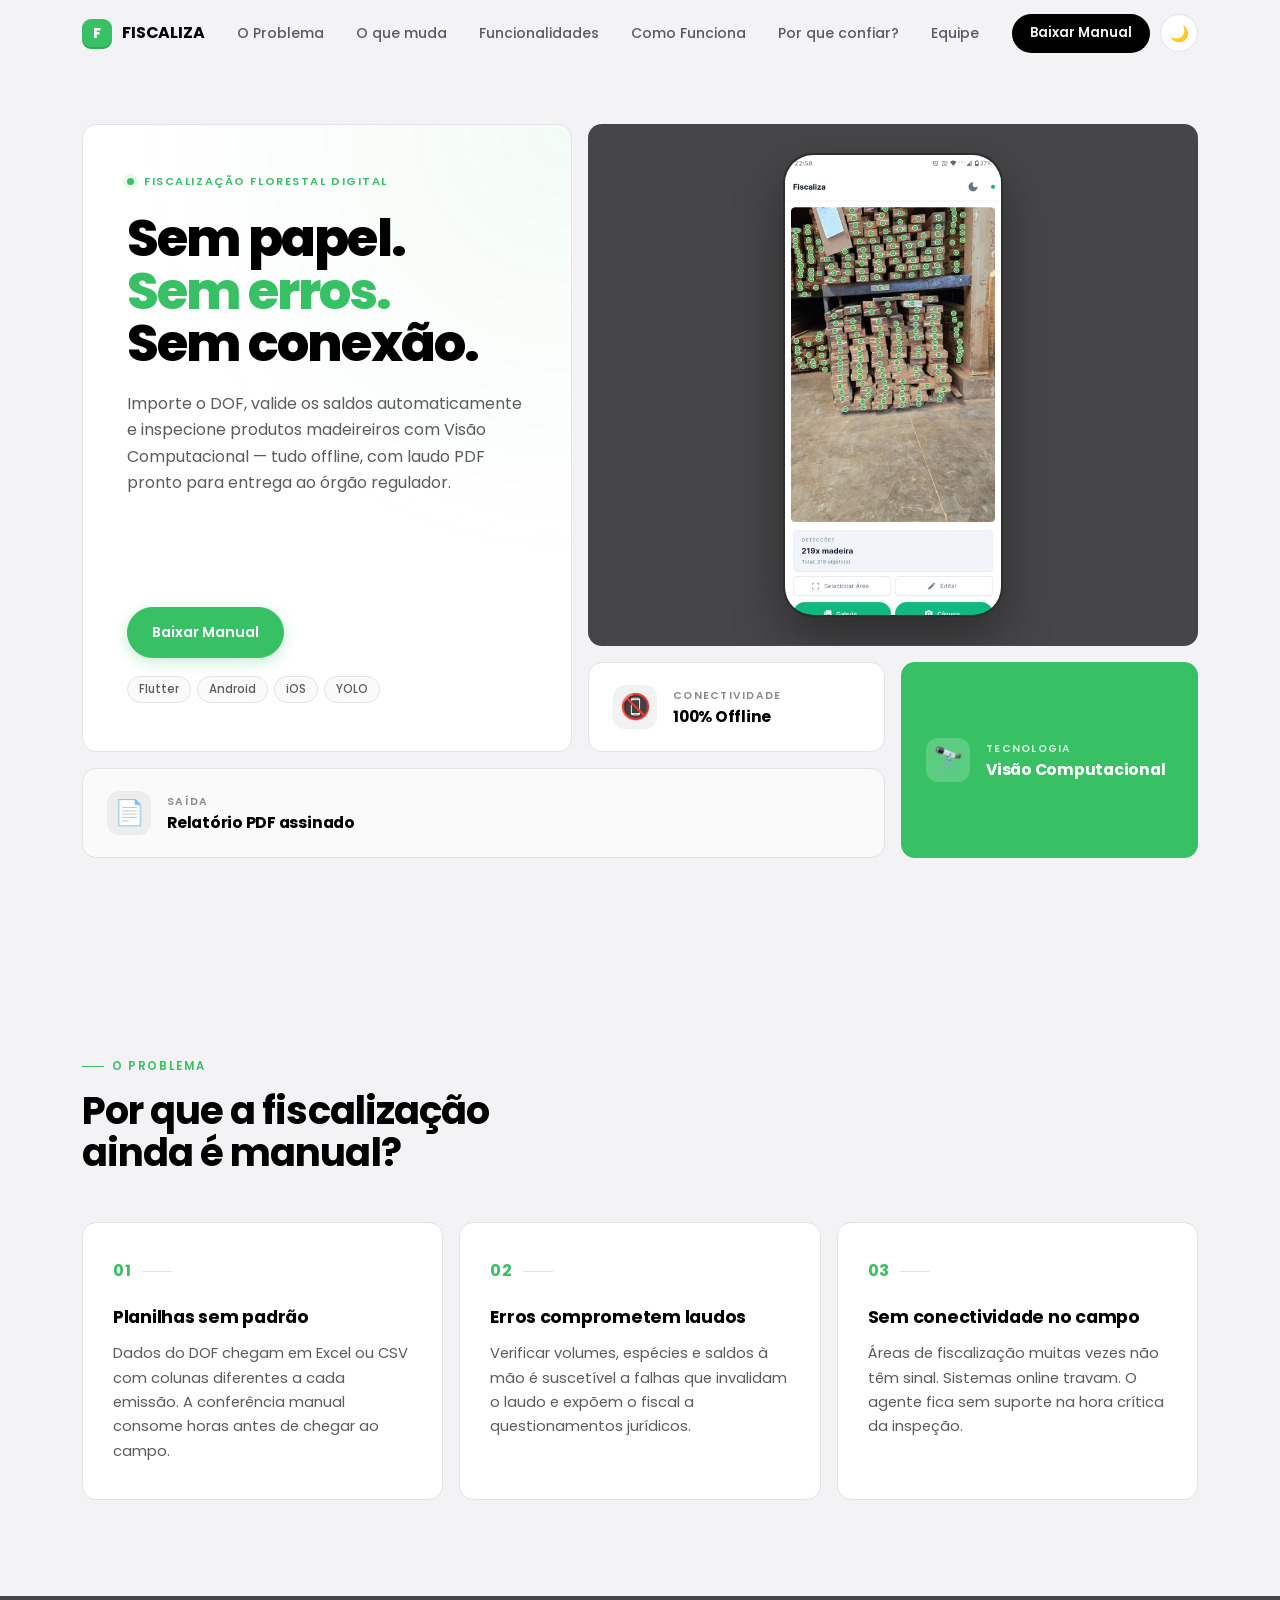
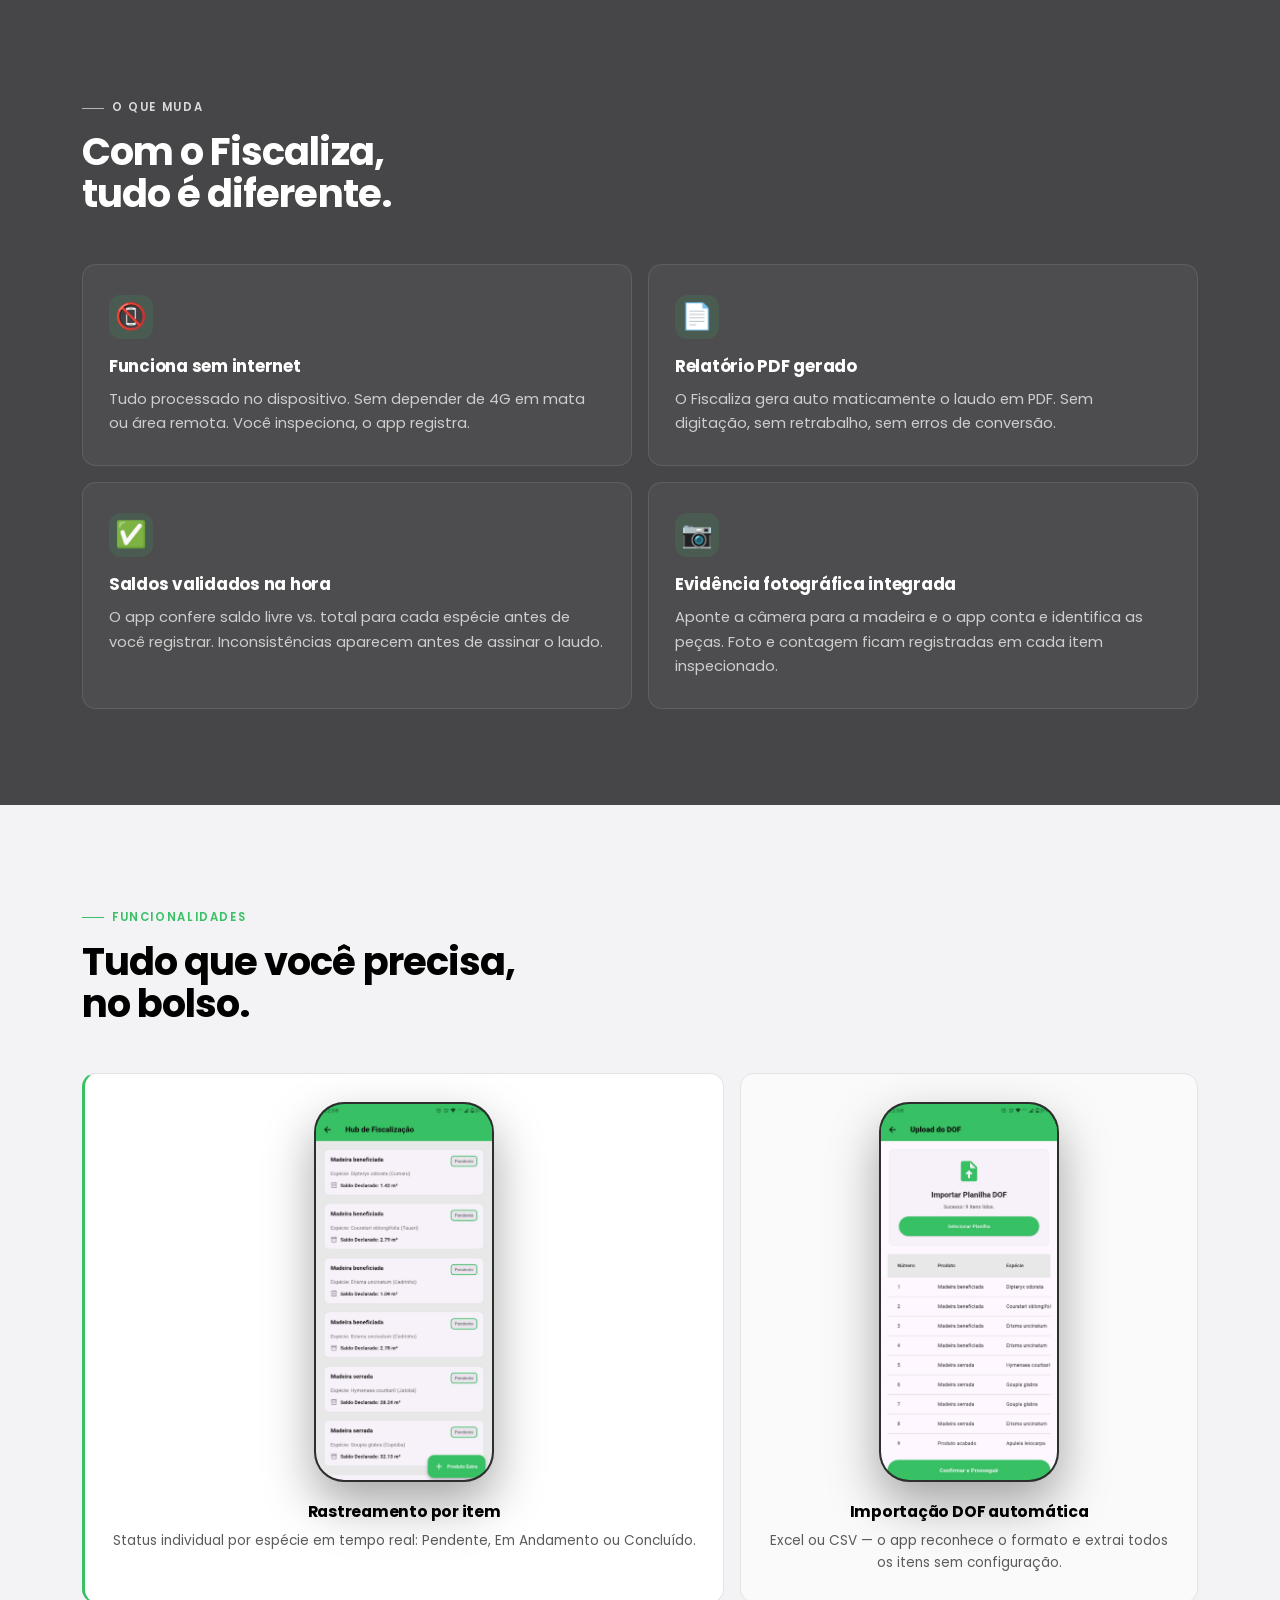
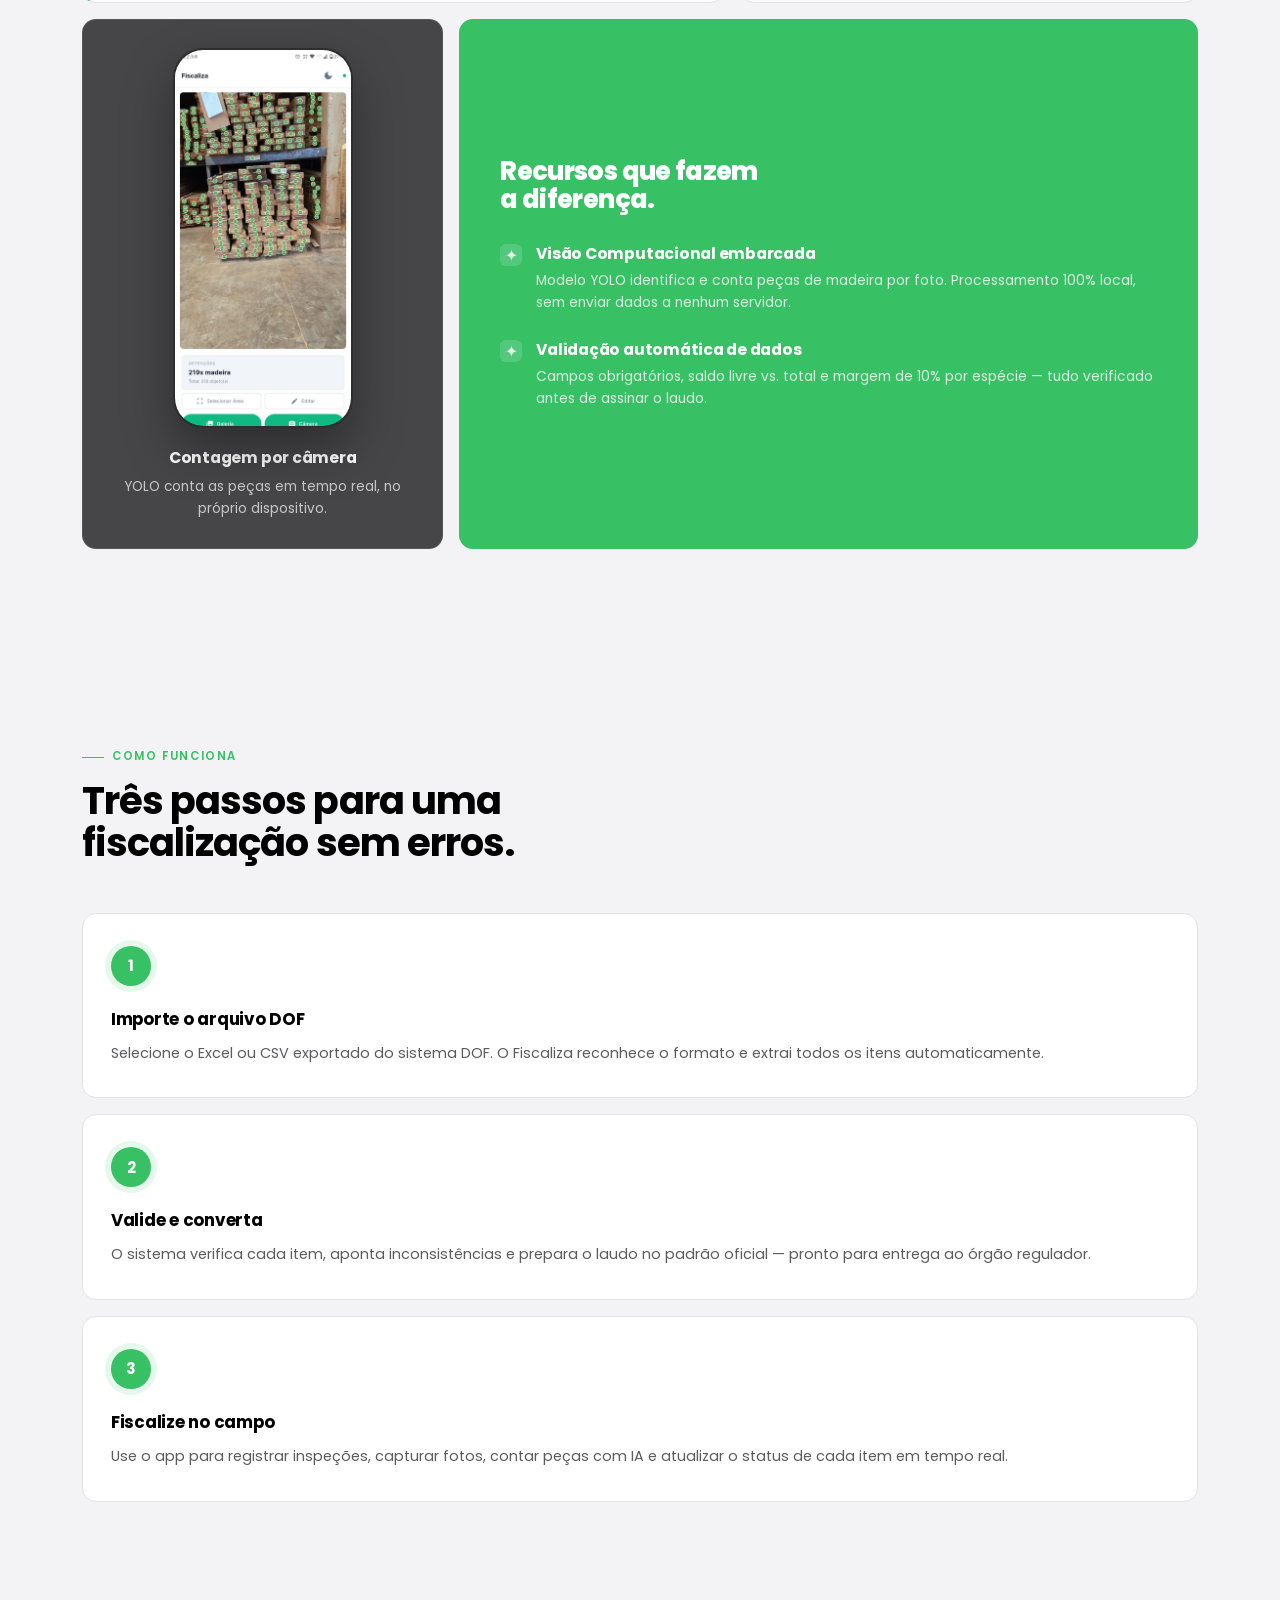
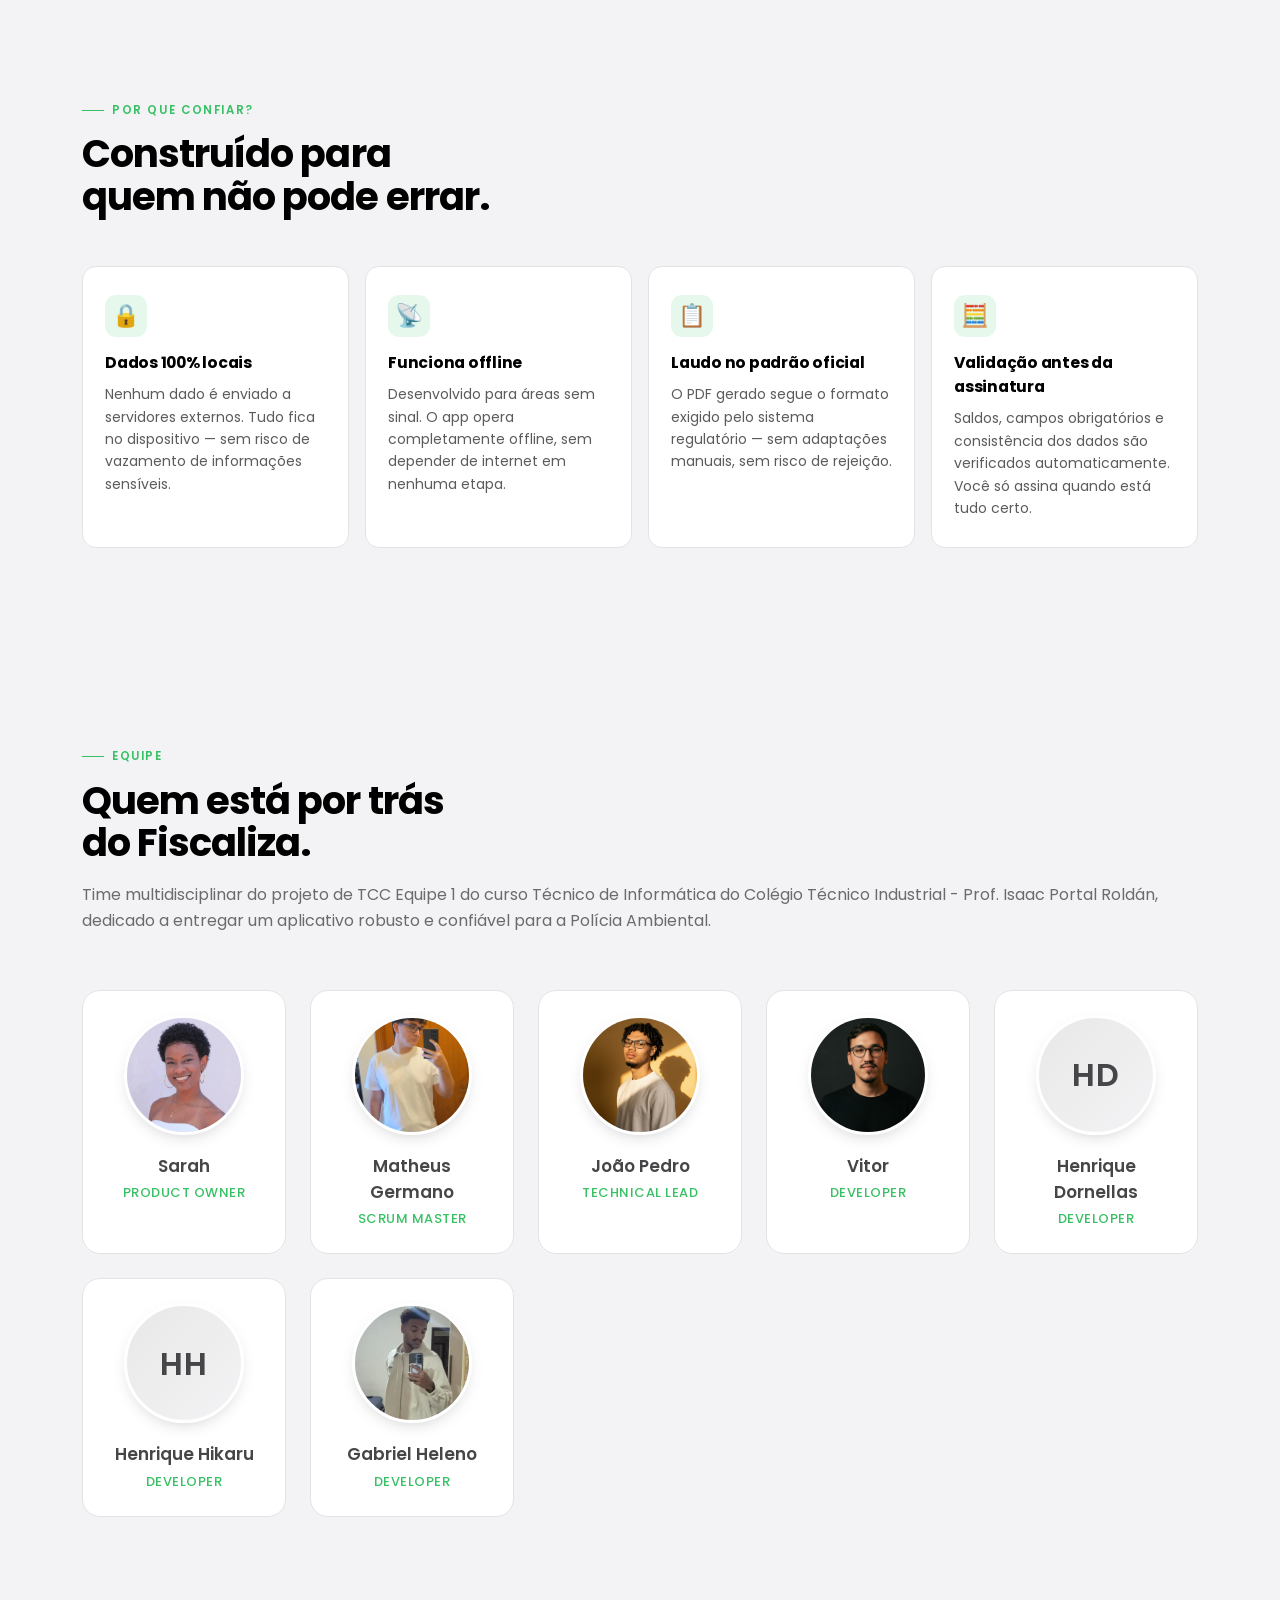
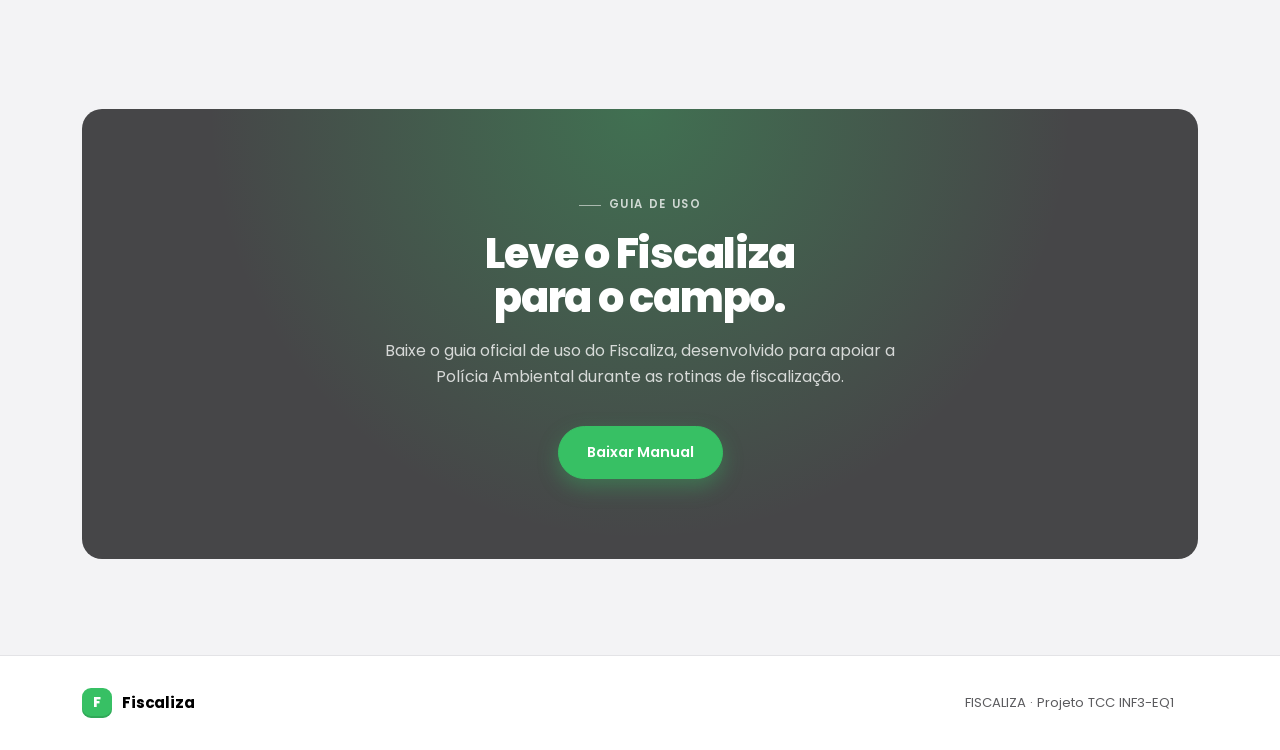
==== commit 05f110b3: "ajustando landing page" ====
--- a/landing/index.html
+++ b/landing/index.html
@@ -51,6 +51,7 @@
 
         <ul class="nav-links">
           <li><a href="#problema">O Problema</a></li>
+          <li><a href="#muda">O que muda</a></li>   
           <li><a href="#features">Funcionalidades</a></li>
           <li><a href="#como">Como Funciona</a></li>
           <li><a href="#confianca">Por que confiar?</a></li>
@@ -75,6 +76,7 @@
     <div id="navMobile" aria-hidden="true">
       <ul>
         <li><a href="#problema" data-mobile-link>O Problema</a></li>
+        <li><a href="#muda" data-mobile-link>O que muda</a></li>
         <li><a href="#features" data-mobile-link>Funcionalidades</a></li>
         <li><a href="#como" data-mobile-link>Como Funciona</a></li>
         <li><a href="#confianca" data-mobile-link>Por que confiar?</a></li>
@@ -263,7 +265,7 @@
               <span class="muda-icon" aria-hidden="true">📄</span>
               <h3>Relatório PDF gerado</h3>
               <p>
-                O Fiscaliza gera automaticamente o laudo em PDF. Sem digitação, sem retrabalho, sem
+                O Fiscaliza gera auto maticamente o laudo em PDF. Sem digitação, sem retrabalho, sem
                 erros de conversão.
               </p>
             </article>
@@ -651,7 +653,7 @@
 
             <li class="team-card">
               <div class="team-photo team-photo-placeholder" aria-hidden="true">HH</div>
-              <h3 class="team-name">Henrique Hiraku</h3>
+              <h3 class="team-name">Henrique Hikaru</h3>
               <p class="team-role">Developer</p>
             </li>
 
